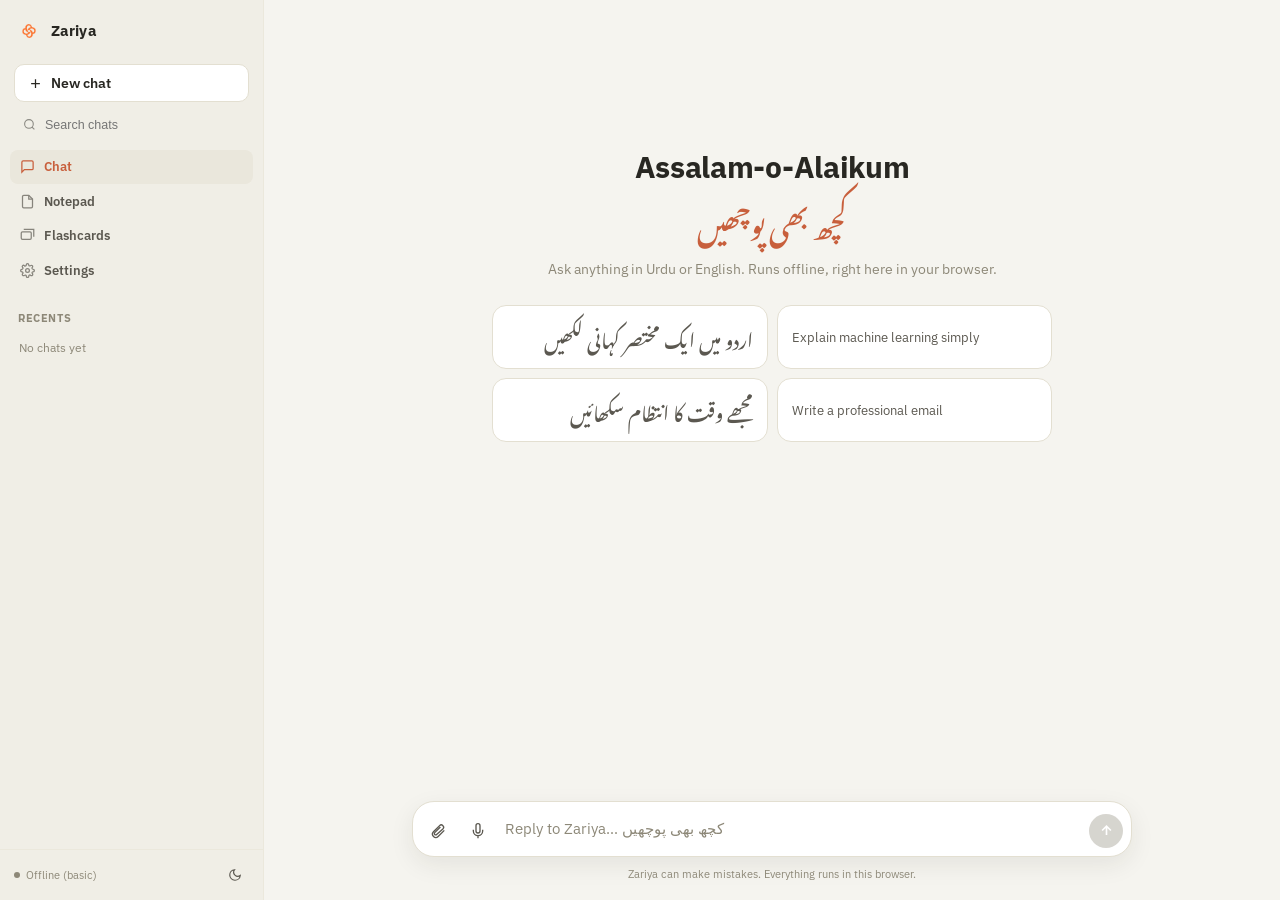
==== web/index.html @ 5b0ac4c3 "Diagnose on-device AI load failures: detect file:// protocol (blocks both WebGPU model downloads and" ====
<!DOCTYPE html>
<html lang="en">
<head>
<meta charset="UTF-8">
<meta name="viewport" content="width=device-width, initial-scale=1.0">
<title>Zariya</title>
<link id="faviconLink" rel="icon" href="">
<link rel="preconnect" href="https://fonts.googleapis.com">
<link rel="preconnect" href="https://fonts.gstatic.com" crossorigin>
<link href="https://fonts.googleapis.com/css2?family=IBM+Plex+Sans:ital,wght@0,300;0,400;0,500;0,600;0,700;1,400&family=IBM+Plex+Mono:wght@400;500&family=Noto+Nastaliq+Urdu:wght@400;500;600;700&display=swap" rel="stylesheet">
<style>
/* ============ TOKENS (Claude-style, light default) ============ */
:root{
  --bg-app:#F5F4EF;
  --bg-sidebar:#F0EEE6;
  --bg-surface:#FFFFFF;
  --bg-hover:#EAE7DC;
  --bg-user-bubble:#ECE9DF;
  --border:#E3DFD1;
  --border-soft:#EBE8DC;
  --text:#282722;
  --text-dim:#5B5850;
  --text-muted:#8D8878;
  --accent:#D97350;
  --accent-strong:#C85F3C;
  --accent-wash:#F3E3D8;
  --danger:#BF4A3A;
  --success:#5E8C6A;
  --code-bg:#EFEBDF;
  --shadow: 0 8px 24px rgba(40,35,20,.08);
  --radius-lg: 20px;
  --radius-md: 14px;
  --radius-sm: 9px;
  --font-ui:'IBM Plex Sans', -apple-system, BlinkMacSystemFont, sans-serif;
  --font-serif:'IBM Plex Sans', -apple-system, BlinkMacSystemFont, sans-serif;
  --font-mono:'IBM Plex Mono', monospace;
  --font-urdu:'Noto Nastaliq Urdu', serif;
}
[data-theme="dark"]{
  --bg-app:#262624;
  --bg-sidebar:#21201E;
  --bg-surface:#2E2D2A;
  --bg-hover:#37352F;
  --bg-user-bubble:#37352F;
  --border:#3C3A35;
  --border-soft:#333230;
  --text:#EDEAE2;
  --text-dim:#B7B2A5;
  --text-muted:#847E70;
  --accent-wash:#3A2B22;
  --code-bg:#1E1D1B;
  --shadow: 0 8px 24px rgba(0,0,0,.35);
}
*{box-sizing:border-box; -webkit-tap-highlight-color:transparent;}
html,body{height:100%;}
body{
  margin:0; background:var(--bg-app); color:var(--text);
  font-family:var(--font-ui); font-size:15px; line-height:1.5;
  overflow:hidden;
}
::selection{ background:var(--accent-wash); color:var(--text); }
::-webkit-scrollbar{ width:8px; height:8px; }
::-webkit-scrollbar-track{ background:transparent; }
::-webkit-scrollbar-thumb{ background:var(--border); border-radius:8px; }
::-webkit-scrollbar-thumb:hover{ background:var(--text-muted); }
button{ font-family:inherit; }
:focus-visible{ outline:2px solid var(--accent); outline-offset:2px; border-radius:6px; }
.urdu, [dir="rtl"]{
  font-family:var(--font-urdu); direction:rtl;
  font-size:1.22em; line-height:2.2; font-weight:500; word-spacing:1px;
  text-align:right;
}
img.needs-logo{ -webkit-user-drag:none; user-select:none; }

/* ============ APP SHELL ============ */
#app{ display:flex; height:100vh; }

/* ---------- SIDEBAR ---------- */
#sidebar{
  width:264px; min-width:264px; background:var(--bg-sidebar);
  border-right:1px solid var(--border-soft); display:flex; flex-direction:column;
  transition: margin-left .25s ease;
}
.sb-header{ padding:18px 16px 10px; }
.sb-brand{ display:flex; align-items:center; gap:9px; }
.sb-mark{ width:26px; height:26px; object-fit:contain; flex-shrink:0; }
.sb-name{ font-size:15px; font-weight:700; letter-spacing:.1px; color:var(--text); }

.new-chat-btn{
  margin:10px 14px 6px; padding:9px 13px; border-radius:10px;
  background:var(--bg-surface); border:1px solid var(--border); color:var(--text);
  display:flex; align-items:center; gap:8px; cursor:pointer; font-size:13.5px; font-weight:600;
  transition:.15s;
}
.new-chat-btn:hover{ border-color:var(--accent); color:var(--accent-strong); background:var(--accent-wash); }
.new-chat-btn svg{ flex-shrink:0; }

.sb-search{ margin:2px 14px 8px; position:relative; }
.sb-search input{
  width:100%; padding:7px 10px 7px 30px; border-radius:9px;
  border:1px solid transparent; background:transparent; color:var(--text);
  font-size:12.5px;
}
.sb-search input:hover, .sb-search input:focus{ background:var(--bg-hover); outline:none; }
.sb-search svg{ position:absolute; left:9px; top:8px; opacity:.5; }

.nav{ display:flex; flex-direction:column; padding:2px 10px; gap:1px; }
.nav-item{
  display:flex; align-items:center; gap:9px; padding:7px 10px; border-radius:8px;
  color:var(--text-dim); cursor:pointer; font-size:13px; font-weight:600;
  transition:.12s;
}
.nav-item svg{ opacity:.7; flex-shrink:0; }
.nav-item:hover{ background:var(--bg-hover); color:var(--text); }
.nav-item.active{ background:var(--bg-hover); color:var(--accent-strong); }
.nav-item.active svg{ opacity:1; color:var(--accent-strong); }

.sb-sessions{ flex:1; overflow-y:auto; padding:8px 10px; margin-top:6px; }
.sb-sessions-label{ font-size:10.5px; text-transform:uppercase; letter-spacing:.6px; color:var(--text-muted); padding:8px 8px 4px; font-weight:700;}
.sess-item{
  display:flex; align-items:center; gap:8px; padding:7px 9px; border-radius:8px; cursor:pointer;
  color:var(--text-dim); font-size:12.8px;
}
.sess-item:hover{ background:var(--bg-hover); }
.sess-item.active{ background:var(--bg-hover); color:var(--text); font-weight:600; }
.sess-title{ flex:1; overflow:hidden; text-overflow:ellipsis; white-space:nowrap; }
.sess-del{ opacity:0; background:none; border:none; color:var(--text-muted); cursor:pointer; padding:2px; border-radius:5px;}
.sess-item:hover .sess-del{ opacity:1; }
.sess-del:hover{ color:var(--danger); }

.sb-footer{ padding:11px 14px; border-top:1px solid var(--border-soft); display:flex; align-items:center; justify-content:space-between; gap:8px;}
.status-pill{ display:flex; align-items:center; gap:6px; font-size:11px; color:var(--text-muted); }
.status-dot{ width:6px; height:6px; border-radius:50%; background:var(--success); }
.status-dot.off{ background:var(--text-muted); }
.icon-btn{
  width:28px; height:28px; border-radius:8px; border:none; background:transparent;
  color:var(--text-dim); display:flex; align-items:center; justify-content:center; cursor:pointer; transition:.15s;
}
.icon-btn:hover{ background:var(--bg-hover); color:var(--text); }

/* ---------- MAIN ---------- */
#main{ flex:1; display:flex; flex-direction:column; min-width:0; position:relative; background:var(--bg-app); }
.topbar{
  display:none; align-items:center; gap:10px; padding:12px 16px; border-bottom:1px solid var(--border-soft);
}
.hamburger{ background:none; border:1px solid var(--border); color:var(--text); border-radius:8px; width:32px; height:32px; display:flex; align-items:center; justify-content:center; cursor:pointer;}

.view{ display:none; flex:1; min-height:0; flex-direction:column; }
.view.active{ display:flex; }

.page-head{ padding:18px 28px 12px; border-bottom:1px solid var(--border-soft); display:flex; align-items:center; gap:14px; }
.page-head h1{ font-family:var(--font-serif); font-size:20px; margin:0; font-weight:700; letter-spacing:-.2px; }
.page-head p{ margin:2px 0 0; font-size:12px; color:var(--text-muted); }
.page-head-actions{ margin-left:auto; display:flex; gap:8px; }

/* ===== CHAT ===== */
#chat-scroll{ flex:1; overflow-y:auto; padding:24px 0 8px; }
#chat-inner{ max-width:720px; margin:0 auto; padding:0 24px; display:flex; flex-direction:column; gap:22px; }

.empty-hero{ text-align:center; padding:min(14vh,120px) 20px 20px; }
.empty-hero h2{ font-family:var(--font-serif); font-size:30px; margin:0 0 4px; font-weight:700; letter-spacing:-.3px; color:var(--text); }
.empty-hero .urdu-line{ font-family:var(--font-urdu); font-size:28px; line-height:2; font-weight:500; color:var(--accent-strong); margin-bottom:10px; }
.empty-hero p{ color:var(--text-muted); font-size:13.5px; margin:0 0 26px;}
.suggest-grid{ display:grid; grid-template-columns:1fr 1fr; gap:9px; max-width:560px; margin:0 auto; }
@media(max-width:640px){ .suggest-grid{ grid-template-columns:1fr; } }
.suggest-card{
  text-align:left; padding:12px 14px; border-radius:14px; background:var(--bg-surface);
  border:1px solid var(--border); color:var(--text-dim); cursor:pointer; font-size:13px; transition:.15s;
}
.suggest-card:hover{ border-color:var(--accent); color:var(--text); }
.suggest-card.urdu{ font-family:var(--font-urdu); text-align:right; font-size:19px; line-height:2; font-weight:500; }

.msg-row{ display:flex; gap:11px; }
.msg-row.user{ justify-content:flex-end; }
.avatar-logo{ width:24px; height:24px; object-fit:contain; margin-top:4px; flex-shrink:0; }
.bubble-col{ display:flex; flex-direction:column; }
.bubble-col.assistant-col{ max-width:100%; flex:1; min-width:0; }
.bubble-col.user-col{ align-items:flex-end; max-width:78%; }
.bubble{ font-size:var(--chat-font-size,15px); word-wrap:break-word; }
.bubble.assistant{ line-height:1.7; color:var(--text); padding-top:1px; }
.bubble.user{ background:var(--bg-user-bubble); padding:9px 15px; border-radius:20px; color:var(--text); line-height:1.55; }
.bubble.is-urdu{ font-family:var(--font-urdu); font-size:1.35em; line-height:2.15; font-weight:500; word-spacing:1px; direction:rtl; text-align:right; }
.bubble p{ margin:0 0 12px; }
.bubble p:last-child{ margin-bottom:0; }
.bubble code{ background:var(--code-bg); padding:1px 5px; border-radius:4px; font-family:var(--font-mono); font-size:.87em; }
.bubble.user code{ background:rgba(0,0,0,.08); }
.code-block{ margin:10px 0; border-radius:10px; overflow:hidden; border:1px solid var(--border); }
.code-block-head{ display:flex; align-items:center; justify-content:space-between; padding:6px 12px; background:var(--code-bg); border-bottom:1px solid var(--border); font-size:11px; color:var(--text-muted); font-family:var(--font-mono); }
.code-copy-btn{ background:none; border:none; color:var(--text-muted); cursor:pointer; font-size:11px; font-family:var(--font-ui); font-weight:600; }
.code-copy-btn:hover{ color:var(--accent-strong); }
.code-block pre{ margin:0; padding:12px 14px; overflow-x:auto; background:var(--code-bg); }
.code-block code{ background:none; padding:0; font-family:var(--font-mono); font-size:13px; color:var(--text); }

.msg-meta{ font-size:10.5px; color:var(--text-muted); margin-top:5px; font-family:var(--font-mono); }
.msg-actions{ display:flex; gap:2px; margin-top:8px; opacity:0; transition:.15s; }
.msg-row:hover .msg-actions{ opacity:1; }
.ghost-btn{
  background:none; border:none; color:var(--text-muted); font-size:11.5px;
  padding:5px 8px; border-radius:7px; cursor:pointer; display:flex; align-items:center; gap:5px;
}
.ghost-btn:hover{ color:var(--accent-strong); background:var(--bg-hover); }

.thinking-row{ display:flex; align-items:center; gap:10px; }
.thinking-logo{ width:22px; height:22px; object-fit:contain; animation: breathe 1.4s ease-in-out infinite; }
@keyframes breathe{ 0%,100%{ transform:scale(.82); opacity:.55;} 50%{ transform:scale(1.05); opacity:1;} }
.thinking-label{
  font-size:14px; font-weight:600; background:linear-gradient(90deg, var(--text-muted) 0%, var(--text) 45%, var(--text-muted) 90%);
  background-size:220% auto; -webkit-background-clip:text; background-clip:text; color:transparent;
  animation: shimmer 1.7s linear infinite;
}
@keyframes shimmer{ to{ background-position:-220% center; } }

/* edit mode */
.edit-textarea{
  width:100%; min-width:280px; background:var(--bg-surface); border:1px solid var(--accent); border-radius:14px;
  padding:10px 14px; color:var(--text); font-family:inherit; font-size:15px; resize:none; outline:none; line-height:1.55;
}
.edit-actions{ display:flex; gap:8px; margin-top:8px; justify-content:flex-end; }

.quick-tools{ display:flex; gap:7px; padding:0 24px 10px; max-width:720px; margin:0 auto; width:100%; flex-wrap:wrap; }
.qt-btn{
  padding:6px 12px; border-radius:20px; background:var(--bg-surface); border:1px solid var(--border);
  color:var(--text-dim); font-size:12px; cursor:pointer; display:flex; align-items:center; gap:6px; transition:.15s;
}
.qt-btn:hover{ border-color:var(--accent); color:var(--accent-strong); }

#composer{ padding:10px 24px 18px; }
.composer-inner{ max-width:720px; margin:0 auto; }
.composer-box{
  display:flex; align-items:flex-end; gap:6px; background:var(--bg-surface); border:1px solid var(--border);
  border-radius:22px; padding:8px 8px 8px 8px; box-shadow:var(--shadow); transition:.15s;
}
.composer-box:focus-within{ border-color:var(--accent); }
#chat-input{
  flex:1; background:none; border:none; color:var(--text); resize:none; font-family:inherit;
  font-size:14.5px; line-height:1.5; max-height:160px; padding:8px 4px; outline:none;
}
#chat-input::placeholder{ color:var(--text-muted); }
.composer-btn{
  width:34px; height:34px; border-radius:50%; border:none; cursor:pointer; display:flex; align-items:center; justify-content:center;
  flex-shrink:0; transition:.15s; background:transparent; color:var(--text-dim);
}
.composer-btn:hover{ background:var(--bg-hover); }
.composer-btn.send{ background:var(--accent); color:#fff; }
.composer-btn.send:hover{ background:var(--accent-strong); }
.composer-btn.send:disabled{ opacity:.35; cursor:not-allowed; background:var(--text-muted); }
.composer-btn.send.stop-mode{ background:var(--text); }
.composer-btn.mic.active{ background:var(--danger); color:#fff; animation:pulse 1.2s infinite; }
@keyframes pulse{ 0%,100%{box-shadow:0 0 0 0 rgba(191,74,58,.5);} 50%{box-shadow:0 0 0 7px rgba(191,74,58,0);} }
.composer-hint{ text-align:center; font-size:11px; color:var(--text-muted); margin-top:9px; }
.composer-hint.listening{ color:var(--danger); font-weight:600; }

.attach-preview{ display:flex; gap:8px; flex-wrap:wrap; margin-bottom:8px; }
.attach-chip{
  display:flex; align-items:center; gap:7px; background:var(--bg-surface); border:1px solid var(--border);
  border-radius:10px; padding:5px 8px 5px 6px; font-size:12px; color:var(--text-dim); max-width:220px;
}
.attach-chip img{ width:26px; height:26px; object-fit:cover; border-radius:6px; }
.attach-chip .attach-icon{ width:26px; height:26px; border-radius:6px; background:var(--code-bg); display:flex; align-items:center; justify-content:center; flex-shrink:0; color:var(--accent-strong); }
.attach-chip .attach-name{ overflow:hidden; text-overflow:ellipsis; white-space:nowrap; max-width:120px; }
.attach-chip .attach-remove{ background:none; border:none; color:var(--text-muted); cursor:pointer; padding:2px; flex-shrink:0; }
.attach-chip .attach-remove:hover{ color:var(--danger); }

.msg-attachments{ display:flex; gap:8px; flex-wrap:wrap; margin-bottom:7px; justify-content:flex-end; }
.msg-attachments .attach-chip{ background:var(--bg-user-bubble); }

/* ===== NOTEPAD ===== */
#notepad-body{ flex:1; display:flex; min-height:0; }
.notes-list{ width:250px; border-right:1px solid var(--border-soft); overflow-y:auto; padding:10px; }
.note-card{ padding:10px 11px; border-radius:10px; cursor:pointer; margin-bottom:4px; }
.note-card:hover{ background:var(--bg-hover); }
.note-card.active{ background:var(--bg-hover); }
.note-card-title{ font-size:13px; font-weight:700; margin-bottom:2px; overflow:hidden; text-overflow:ellipsis; white-space:nowrap;}
.note-card-preview{ font-size:11.5px; color:var(--text-muted); overflow:hidden; text-overflow:ellipsis; white-space:nowrap;}
.note-editor{ flex:1; display:flex; flex-direction:column; padding:20px 30px; min-width:0;}
#note-title-input{
  background:none; border:none; color:var(--text); font-family:var(--font-serif); font-size:22px; font-weight:700;
  outline:none; margin-bottom:10px;
}
#note-body-input{
  flex:1; background:none; border:none; color:var(--text-dim); font-family:var(--font-ui); font-size:14.5px;
  line-height:1.8; outline:none; resize:none;
}
.note-toolbar{ display:flex; gap:8px; margin-bottom:14px; }

/* ===== FLASHCARDS ===== */
#fc-body{ flex:1; overflow-y:auto; padding:22px 28px; }
.deck-grid{ display:grid; grid-template-columns:repeat(auto-fill,minmax(210px,1fr)); gap:12px; }
.deck-card{
  background:var(--bg-surface); border:1px solid var(--border); border-radius:16px; padding:16px;
  cursor:pointer; transition:.15s;
}
.deck-card:hover{ border-color:var(--accent); }
.deck-card h3{ margin:0 0 5px; font-family:var(--font-serif); font-size:16px; font-weight:700; }
.deck-card p{ margin:0; color:var(--text-muted); font-size:12px; }
.deck-progress{ height:5px; background:var(--border-soft); border-radius:4px; margin-top:11px; overflow:hidden; }
.deck-progress-fill{ height:100%; background:var(--success); }

.study-area{ max-width:500px; margin:10px auto 0; text-align:center; }
.card-flip-zone{ perspective:1200px; height:260px; margin-bottom:18px; }
.flip-card{ position:relative; width:100%; height:100%; transition:transform .5s; transform-style:preserve-3d; cursor:pointer; }
.flip-card.flipped{ transform:rotateY(180deg); }
.flip-face{
  position:absolute; inset:0; backface-visibility:hidden; border-radius:16px; border:1px solid var(--border);
  background:var(--bg-surface); display:flex; align-items:center; justify-content:center; padding:24px; font-size:17px;
}
.flip-face.back{ transform:rotateY(180deg); color:var(--accent-strong); }
.study-controls{ display:flex; gap:9px; justify-content:center; }
.sc-btn{ padding:10px 17px; border-radius:11px; border:1px solid var(--border); background:var(--bg-surface); color:var(--text); cursor:pointer; font-weight:600; font-size:12.5px;}
.sc-btn.again{ border-color:var(--danger); color:var(--danger); }
.sc-btn.known{ border-color:var(--success); color:var(--success); }
.study-progress-text{ font-size:11.5px; color:var(--text-muted); margin-bottom:14px; }

/* ===== SETTINGS ===== */
#settings-body{ flex:1; overflow-y:auto; padding:22px 30px; width:100%; max-width:none; }
.setting-group{ max-width:900px; }
.setting-group{ margin-bottom:24px; padding-bottom:24px; border-bottom:1px solid var(--border-soft); }
.setting-group:last-child{ border-bottom:none; }
.setting-group h3{ font-family:var(--font-serif); font-size:15.5px; margin:0 0 4px; font-weight:700; }
.setting-group .desc{ color:var(--text-muted); font-size:12px; margin:0 0 12px; }
.setting-row{ display:flex; align-items:center; justify-content:space-between; padding:9px 0; }
.setting-row label{ font-size:13px; font-weight:600; }
.setting-row .sub{ font-size:11px; color:var(--text-muted); font-weight:400; margin-top:2px;}
.toggle{ position:relative; width:38px; height:22px; background:var(--border); border-radius:20px; cursor:pointer; flex-shrink:0;}
.toggle.on{ background:var(--accent); }
.toggle-knob{ position:absolute; top:2px; left:2px; width:18px; height:18px; border-radius:50%; background:#fff; transition:.2s; box-shadow:0 1px 3px rgba(0,0,0,.25); }
.toggle.on .toggle-knob{ left:18px; }
.theme-row{ display:flex; gap:8px; }
.theme-opt{ padding:7px 13px; border-radius:9px; border:1px solid var(--border); background:var(--bg-surface); cursor:pointer; font-size:12px; font-weight:600; color:var(--text-dim);}
.theme-opt.active{ border-color:var(--accent); color:var(--accent-strong); background:var(--accent-wash); }
.text-input{
  width:100%; padding:9px 12px; border-radius:9px; border:1px solid var(--border); background:var(--bg-app);
  color:var(--text); font-size:13px; font-family:var(--font-mono);
}
.key-row{ display:flex; gap:8px; }
.key-row .text-input{ flex:1; }
.slider{ width:100%; accent-color:var(--accent); }
.btn{ padding:8px 15px; border-radius:10px; border:1px solid var(--border); background:var(--bg-surface); color:var(--text); cursor:pointer; font-size:12.5px; font-weight:600; }
.btn:hover{ border-color:var(--accent); }
.btn.danger:hover{ border-color:var(--danger); color:var(--danger); }
.btn.primary{ background:var(--accent); color:#fff; border:none; }
.btn.primary:hover{ background:var(--accent-strong); }
.small-note{ font-size:10.5px; color:var(--text-muted); margin-top:8px; line-height:1.6; }

@media(max-width:860px){
  .topbar{ display:flex; }
  #sidebar{ position:fixed; z-index:40; height:100vh; margin-left:-264px; box-shadow:var(--shadow); }
  #sidebar.open{ margin-left:0; }
  .sb-scrim{ display:none; position:fixed; inset:0; background:rgba(0,0,0,.4); z-index:30; }
  .sb-scrim.show{ display:block; }
  .notes-list{ width:140px; }
  .bubble-col.user-col{ max-width:88%; }
}
</style>
</head>
<body>

<div id="app">
  <div class="sb-scrim" id="sbScrim"></div>

  <aside id="sidebar">
    <div class="sb-header">
      <div class="sb-brand">
        <img class="sb-mark needs-logo" alt="Zariya">
        <div class="sb-name">Zariya</div>
      </div>
    </div>

    <button class="new-chat-btn" id="newChatBtn">
      <svg width="15" height="15" viewBox="0 0 24 24" fill="none" stroke="currentColor" stroke-width="2"><path d="M12 5v14M5 12h14"/></svg>
      New chat
    </button>

    <div class="sb-search">
      <svg width="13" height="13" viewBox="0 0 24 24" fill="none" stroke="currentColor" stroke-width="2"><circle cx="11" cy="11" r="8"/><path d="M21 21l-4.35-4.35"/></svg>
      <input id="sessSearch" placeholder="Search chats">
    </div>

    <nav class="nav">
      <div class="nav-item active" data-view="chat">
        <svg width="15" height="15" viewBox="0 0 24 24" fill="none" stroke="currentColor" stroke-width="2"><path d="M21 15a2 2 0 0 1-2 2H7l-4 4V5a2 2 0 0 1 2-2h14a2 2 0 0 1 2 2z"/></svg>
        Chat
      </div>
      <div class="nav-item" data-view="notepad">
        <svg width="15" height="15" viewBox="0 0 24 24" fill="none" stroke="currentColor" stroke-width="2"><path d="M14 2H6a2 2 0 0 0-2 2v16a2 2 0 0 0 2 2h12a2 2 0 0 0 2-2V8z"/><path d="M14 2v6h6"/></svg>
        Notepad
      </div>
      <div class="nav-item" data-view="flashcards">
        <svg width="15" height="15" viewBox="0 0 24 24" fill="none" stroke="currentColor" stroke-width="2"><rect x="2" y="6" width="16" height="12" rx="2"/><path d="M6 2h16v12"/></svg>
        Flashcards
      </div>
      <div class="nav-item" data-view="settings">
        <svg width="15" height="15" viewBox="0 0 24 24" fill="none" stroke="currentColor" stroke-width="2"><circle cx="12" cy="12" r="3"/><path d="M19.4 15a1.65 1.65 0 0 0 .33 1.82l.06.06a2 2 0 1 1-2.83 2.83l-.06-.06a1.65 1.65 0 0 0-1.82-.33 1.65 1.65 0 0 0-1 1.51V21a2 2 0 0 1-4 0v-.09A1.65 1.65 0 0 0 9 19.4a1.65 1.65 0 0 0-1.82.33l-.06.06a2 2 0 1 1-2.83-2.83l.06-.06a1.65 1.65 0 0 0 .33-1.82 1.65 1.65 0 0 0-1.51-1H3a2 2 0 0 1 0-4h.09A1.65 1.65 0 0 0 4.6 9a1.65 1.65 0 0 0-.33-1.82l-.06-.06a2 2 0 1 1 2.83-2.83l.06.06a1.65 1.65 0 0 0 1.82.33H9a1.65 1.65 0 0 0 1-1.51V3a2 2 0 0 1 4 0v.09a1.65 1.65 0 0 0 1 1.51 1.65 1.65 0 0 0 1.82-.33l.06-.06a2 2 0 1 1 2.83 2.83l-.06.06a1.65 1.65 0 0 0-.33 1.82V9a1.65 1.65 0 0 0 1.51 1H21a2 2 0 0 1 0 4h-.09a1.65 1.65 0 0 0-1.51 1z"/></svg>
        Settings
      </div>
    </nav>

    <div class="sb-sessions" id="sessList">
      <div class="sb-sessions-label">Recents</div>
    </div>

    <div class="sb-footer">
      <div class="status-pill"><span class="status-dot off" id="statusDot"></span><span id="statusText">Offline mode</span></div>
      <button class="icon-btn" id="themeToggleBtn" title="Toggle theme">
        <svg width="14" height="14" viewBox="0 0 24 24" fill="none" stroke="currentColor" stroke-width="2"><path d="M21 12.79A9 9 0 1 1 11.21 3 7 7 0 0 0 21 12.79z"/></svg>
      </button>
    </div>
  </aside>

  <main id="main">
    <div class="topbar">
      <button class="hamburger" id="hamburgerBtn">
        <svg width="17" height="17" viewBox="0 0 24 24" fill="none" stroke="currentColor" stroke-width="2"><path d="M3 12h18M3 6h18M3 18h18"/></svg>
      </button>
      <div class="sb-name" style="font-size:15px;">Zariya</div>
    </div>

    <!-- CHAT VIEW -->
    <section class="view active" id="view-chat">
      <div id="chat-scroll">
        <div id="chat-inner"></div>
      </div>
      <div class="quick-tools" id="quickTools" style="display:none;">
        <button class="qt-btn" data-tool="summarize">Summarize</button>
        <button class="qt-btn" data-tool="keypoints">Key points</button>
        <button class="qt-btn" data-tool="flashcards">Make flashcards</button>
        <button class="qt-btn" data-tool="translate">Translate last</button>
        <button class="qt-btn" data-tool="title">Auto-title</button>
      </div>
      <div id="composer">
        <div class="composer-inner">
          <div class="attach-preview" id="attachPreview"></div>
          <div class="composer-box" id="composerBox">
            <input type="file" id="fileInput" accept=".txt,.md,.csv,.json,image/png,image/jpeg,image/webp,application/pdf" multiple style="display:none;">
            <button class="composer-btn attach" id="attachBtn" title="Attach a file (text, image, or PDF)">
              <svg width="16" height="16" viewBox="0 0 24 24" fill="none" stroke="currentColor" stroke-width="2"><path d="M21.44 11.05 12.25 20.24a5 5 0 0 1-7.07-7.07l9.19-9.19a3.5 3.5 0 0 1 4.95 4.95L9.94 17.31a2 2 0 0 1-2.83-2.83l8.49-8.48"/></svg>
            </button>
            <button class="composer-btn mic" id="micBtn" title="Voice input">
              <svg width="16" height="16" viewBox="0 0 24 24" fill="none" stroke="currentColor" stroke-width="2"><path d="M12 1a3 3 0 0 0-3 3v8a3 3 0 0 0 6 0V4a3 3 0 0 0-3-3z"/><path d="M19 10v2a7 7 0 0 1-14 0v-2M12 19v4"/></svg>
            </button>
            <textarea id="chat-input" rows="1" placeholder="Reply to Zariya… کچھ بھی پوچھیں"></textarea>
            <button class="composer-btn send" id="sendBtn" data-mode="send" disabled>
              <svg width="15" height="15" viewBox="0 0 24 24" fill="none" stroke="currentColor" stroke-width="2.6"><path d="M12 19V5M5 12l7-7 7 7"/></svg>
            </button>
          </div>
          <div class="composer-hint" id="composerHint">Zariya can make mistakes. Everything runs in this browser.</div>
        </div>
      </div>
    </section>


    <!-- NOTEPAD VIEW -->
    <section class="view" id="view-notepad">
      <div class="page-head">
        <h1>Notepad</h1>
        <p>Private notes, saved to this browser only</p>
        <div class="page-head-actions">
          <button class="btn" id="exportNoteBtn">Export .md</button>
          <button class="btn primary" id="newNoteBtn">New note</button>
        </div>
      </div>
      <div id="notepad-body">
        <div class="notes-list" id="notesList"></div>
        <div class="note-editor">
          <div class="note-toolbar">
            <button class="btn" id="noteToFlashBtn">Turn into flashcards</button>
            <button class="btn danger" id="deleteNoteBtn">Delete note</button>
          </div>
          <input id="note-title-input" placeholder="Untitled note">
          <textarea id="note-body-input" placeholder="Start writing… اردو یا انگریزی میں لکھیں"></textarea>
        </div>
      </div>
    </section>

    <!-- FLASHCARDS VIEW -->
    <section class="view" id="view-flashcards">
      <div class="page-head">
        <h1>Flashcards</h1>
        <p>Spaced review decks, generated or hand-made</p>
        <div class="page-head-actions">
          <button class="btn primary" id="newDeckBtn">New deck</button>
        </div>
      </div>
      <div id="fc-body">
        <div class="deck-grid" id="deckGrid"></div>
        <div class="study-area" id="studyArea" style="display:none;"></div>
      </div>
    </section>

    <!-- SETTINGS VIEW -->
    <section class="view" id="view-settings">
      <div class="page-head"><h1>Settings</h1><p>Everything here stays on this device</p></div>
      <div id="protocolWarning" style="display:none; margin:16px 30px 0; padding:12px 16px; border-radius:12px; background:var(--accent-wash); border:1px solid var(--accent); color:var(--text); font-size:12.5px; line-height:1.6;"></div>
      <div id="settings-body">

        <div class="setting-group">
          <h3>Appearance</h3>
          <p class="desc">Theme and reading comfort</p>
          <div class="setting-row">
            <div><label>Theme</label></div>
            <div class="theme-row">
              <div class="theme-opt" data-theme-opt="light">Light</div>
              <div class="theme-opt" data-theme-opt="dark">Dark</div>
            </div>
          </div>
          <div class="setting-row">
            <div><label>Message font size</label><div class="sub" id="fontSizeLabel">15px</div></div>
            <input type="range" min="13" max="19" value="15" class="slider" id="fontSizeSlider" style="width:140px;">
          </div>
          <div class="setting-row">
            <div><label>Show timestamps</label></div>
            <div class="toggle" id="toggleTimestamps"><div class="toggle-knob"></div></div>
          </div>
        </div>

        <div class="setting-group">
          <h3>Voice</h3>
          <p class="desc">Uses your browser's built-in speech engine — nothing leaves your device</p>
          <div class="setting-row">
            <div><label>Read replies aloud</label><div class="sub">Auto-speak new assistant messages</div></div>
            <div class="toggle" id="toggleTTS"><div class="toggle-knob"></div></div>
          </div>
        </div>

        <div class="setting-group">
          <h3>On-device AI <span style="font-weight:400;color:var(--text-muted);">— no API key needed</span></h3>
          <p class="desc">Downloads a small language model straight into this browser tab and runs it locally on your device (via WebGPU). No account, no key, no server — once it's downloaded once, it keeps working without internet. Needs a recent Chrome or Edge; needs internet only for the first download.</p>
          <div class="setting-row" style="display:block;">
            <div class="key-row" style="margin-bottom:10px;">
              <select class="text-input" id="localModelSelect" style="flex:1;">
                <option value="Qwen2.5-0.5B-Instruct-q4f16_1-MLC">Qwen2.5 0.5B — smallest, fastest, weaker</option>
                <option value="Llama-3.2-1B-Instruct-q4f16_1-MLC">Llama 3.2 1B — better answers, bigger download</option>
              </select>
              <button class="btn primary" id="loadLocalModelBtn">Load model</button>
            </div>
            <div id="localModelProgressWrap" style="display:none;">
              <div class="deck-progress" style="margin:6px 0;"><div class="deck-progress-fill" id="localModelProgressFill" style="width:0%;"></div></div>
            </div>
            <div class="small-note" id="localModelStatus">Not loaded yet.</div>
          </div>
        </div>

        <div class="setting-group">
          <h3>Claude API <span style="font-weight:400;color:var(--text-muted);">— optional, best quality</span></h3>
          <p class="desc">Optionally connect your own Anthropic API key for full Claude responses — it's stored only in this browser and sent directly to Anthropic, nowhere else. If both this and on-device AI are set up, Claude is used first.</p>
          <div class="setting-row" style="display:block;">
            <label>Anthropic API key (optional)</label>
            <div class="key-row" style="margin-top:8px;">
              <input class="text-input" type="password" id="apiKeyInput" placeholder="sk-ant-...">
              <button class="btn" id="toggleKeyVisBtn">Show</button>
              <button class="btn primary" id="saveKeyBtn">Save</button>
            </div>
            <div class="small-note">If replies fail after saving a key, your browser is likely blocking calls from a local file (CORS). Serve this folder with <code style="font-family:var(--font-mono)">python3 -m http.server</code> and open it via <code style="font-family:var(--font-mono)">http://localhost</code> instead of double-clicking it.</div>
          </div>
        </div>

        <div class="setting-group">
          <h3>Data</h3>
          <p class="desc">Everything (chats, notes, decks) lives in this browser's local storage</p>
          <div class="setting-row">
            <button class="btn" id="exportAllBtn">Export everything (.json)</button>
            <button class="btn danger" id="clearAllBtn">Erase all data</button>
          </div>
        </div>

        <div class="setting-group">
          <h3>About</h3>
          <p class="desc">Zariya — a bilingual, offline-first assistant for Urdu and English. Self-contained browser edition: one HTML file, no server, no install.</p>
        </div>
      </div>
    </section>
  </main>
</div>

<script>
(function(){
"use strict";

const LOGO_SRC = "[data-uri]";
document.getElementById('faviconLink').href = LOGO_SRC;
document.querySelectorAll('.needs-logo').forEach(el=> el.src = LOGO_SRC);

const SEND_ICON = '<svg width="15" height="15" viewBox="0 0 24 24" fill="none" stroke="currentColor" stroke-width="2.6"><path d="M12 19V5M5 12l7-7 7 7"/></svg>';
const STOP_ICON = '<svg width="13" height="13" viewBox="0 0 24 24" fill="currentColor"><rect x="5" y="5" width="14" height="14" rx="2"/></svg>';

/* ============ STORAGE ============ */
const LS = {
  get(k, d){ try{ const v = localStorage.getItem(k); return v===null? d : JSON.parse(v); }catch(e){ return d; } },
  set(k, v){ try{ localStorage.setItem(k, JSON.stringify(v)); }catch(e){} }
};

let sessions = LS.get('zariya_sessions', []);
let notes    = LS.get('zariya_notes', []);
let decks    = LS.get('zariya_decks', []);
let pendingAttachments = [];
let settings = LS.get('zariya_settings', {
  theme:'light', fontSize:15, showTimestamps:true, ttsEnabled:false, apiKey:''
});

let currentSessionId = sessions.length ? sessions[0].id : null;
let currentNoteId = null;
let currentDeckId = null;
let studyQueue = [];
let studyIndex = 0;
let studyFlipped = false;
let editingIndex = null;
let isGenerating = false;
let stopped = false;
let currentAbort = null;
let localModelEngine = null;
let localModelStatus = 'idle'; // idle | loading | ready | error | unsupported

function uid(){ return Date.now().toString(36) + Math.random().toString(36).slice(2,8); }
function nowISO(){ return new Date().toLocaleString([], {month:'short', day:'numeric', hour:'2-digit', minute:'2-digit'}); }
function isUrdu(text){ return /[\u0600-\u06FF]/.test(text); }
function escapeHtml(s){ return s.replace(/[&<>"']/g, c=>({'&':'&amp;','<':'&lt;','>':'&gt;','"':'&quot;',"'":'&#39;'}[c])); }

function formatInline(s){
  s = escapeHtml(s);
  s = s.replace(/\*\*(.+?)\*\*/g,'<strong>$1</strong>');
  s = s.replace(/`([^`]+)`/g,'<code>$1</code>');
  s = s.replace(/\n/g,'<br>');
  return s;
}
function renderMarkdown(raw){
  const codeBlockRegex = /```(\w*)\n?([\s\S]*?)```/g;
  let html = ''; let lastIndex = 0; let m;
  while((m = codeBlockRegex.exec(raw))){
    html += formatInline(raw.slice(lastIndex, m.index));
    const lang = m[1] || 'code';
    const code = m[2];
    const codeId = 'code_'+uid();
    html += '<div class="code-block"><div class="code-block-head"><span>'+escapeHtml(lang)+'</span><button class="code-copy-btn" data-code-id="'+codeId+'">Copy</button></div><pre><code id="'+codeId+'">'+escapeHtml(code)+'</code></pre></div>';
    lastIndex = codeBlockRegex.lastIndex;
  }
  html += formatInline(raw.slice(lastIndex));
  return html;
}
function saveAll(){
  LS.set('zariya_sessions', sessions);
  LS.set('zariya_notes', notes);
  LS.set('zariya_decks', decks);
  LS.set('zariya_settings', settings);
}

/* ============ THEME / SETTINGS APPLY ============ */
function applySettings(){
  document.documentElement.setAttribute('data-theme', settings.theme);
  document.querySelectorAll('[data-theme-opt]').forEach(el=>{
    el.classList.toggle('active', el.dataset.themeOpt===settings.theme);
  });
  document.getElementById('fontSizeSlider').value = settings.fontSize;
  document.getElementById('fontSizeLabel').textContent = settings.fontSize+'px';
  document.documentElement.style.setProperty('--chat-font-size', settings.fontSize+'px');
  document.getElementById('toggleTimestamps').classList.toggle('on', settings.showTimestamps);
  document.getElementById('toggleTTS').classList.toggle('on', settings.ttsEnabled);
  document.getElementById('apiKeyInput').value = settings.apiKey || '';
  updateStatusPill();
}
function updateStatusPill(){
  const dot = document.getElementById('statusDot');
  const txt = document.getElementById('statusText');
  if(settings.apiKey){ dot.classList.remove('off'); txt.textContent = 'Claude connected'; }
  else if(localModelStatus==='ready'){ dot.classList.remove('off'); txt.textContent = 'On-device AI ready'; }
  else if(localModelStatus==='loading'){ dot.classList.add('off'); txt.textContent = 'Loading on-device AI…'; }
  else { dot.classList.add('off'); txt.textContent = 'Offline (basic)'; }
}

/* ============ VIEW SWITCHING ============ */
function switchView(name){
  document.querySelectorAll('.view').forEach(v=>v.classList.remove('active'));
  document.getElementById('view-'+name).classList.add('active');
  document.querySelectorAll('.nav-item').forEach(n=>n.classList.toggle('active', n.dataset.view===name));
  document.getElementById('quickTools').style.display = name==='chat' ? '' : 'none';
  closeSidebarMobile();
  if(name==='notepad') renderNotesList();
  if(name==='flashcards') renderDeckGrid();
}
document.querySelectorAll('.nav-item').forEach(n=>{ n.addEventListener('click', ()=>switchView(n.dataset.view)); });

/* ============ MOBILE SIDEBAR ============ */
function openSidebarMobile(){ document.getElementById('sidebar').classList.add('open'); document.getElementById('sbScrim').classList.add('show'); }
function closeSidebarMobile(){ document.getElementById('sidebar').classList.remove('open'); document.getElementById('sbScrim').classList.remove('show'); }
document.getElementById('hamburgerBtn').addEventListener('click', openSidebarMobile);
document.getElementById('sbScrim').addEventListener('click', closeSidebarMobile);

/* ============ SESSIONS ============ */
function newSession(){
  const s = { id: uid(), title:'New chat', messages:[], createdAt: Date.now() };
  sessions.unshift(s);
  currentSessionId = s.id;
  saveAll(); renderSessionList(); renderChat();
}
function currentSession(){ return sessions.find(s=>s.id===currentSessionId); }
function deleteSession(id, ev){
  ev.stopPropagation();
  sessions = sessions.filter(s=>s.id!==id);
  if(currentSessionId===id) currentSessionId = sessions.length? sessions[0].id : null;
  saveAll(); renderSessionList(); renderChat();
}
function renderSessionList(){
  const wrap = document.getElementById('sessList');
  const q = document.getElementById('sessSearch').value.trim().toLowerCase();
  wrap.innerHTML = '<div class="sb-sessions-label">Recents</div>';
  const filtered = sessions.filter(s=> !q || s.title.toLowerCase().includes(q) || s.messages.some(m=>m.content.toLowerCase().includes(q)));
  if(!filtered.length){
    wrap.innerHTML += '<div style="padding:8px 9px;color:var(--text-muted);font-size:12px;">No chats yet</div>';
  }
  filtered.forEach(s=>{
    const div = document.createElement('div');
    div.className = 'sess-item' + (s.id===currentSessionId ? ' active':'');
    div.innerHTML = '<span class="sess-title">'+escapeHtml(s.title)+'</span><button class="sess-del" title="Delete"><svg width="12" height="12" viewBox="0 0 24 24" fill="none" stroke="currentColor" stroke-width="2"><path d="M3 6h18M8 6V4a2 2 0 0 1 2-2h4a2 2 0 0 1 2 2v2m3 0-1 14a2 2 0 0 1-2 2H7a2 2 0 0 1-2-2L4 6"/></svg></button>';
    div.addEventListener('click', ()=>{ currentSessionId = s.id; editingIndex=null; saveAll(); renderSessionList(); renderChat(); closeSidebarMobile(); });
    div.querySelector('.sess-del').addEventListener('click', (e)=>deleteSession(s.id, e));
    wrap.appendChild(div);
  });
}
document.getElementById('sessSearch').addEventListener('input', renderSessionList);
document.getElementById('newChatBtn').addEventListener('click', newSession);

/* ============ CHAT RENDER ============ */
const suggestions = [
  ["اردو میں ایک مختصر کہانی لکھیں", true],
  ["Explain machine learning simply", false],
  ["مجھے وقت کا انتظام سکھائیں", true],
  ["Write a professional email", false],
];
function renderChat(){
  const inner = document.getElementById('chat-inner');
  const session = currentSession();
  inner.innerHTML = '';
  if(!session || !session.messages.length){
    const hero = document.createElement('div');
    hero.className = 'empty-hero';
    hero.innerHTML =
      '<h2>Assalam-o-Alaikum</h2>'+
      '<div class="urdu-line">کچھ بھی پوچھیں</div>'+
      '<p>Ask anything in Urdu or English. Runs offline, right here in your browser.</p>'+
      '<div class="suggest-grid">'+suggestions.map(function(pair){
        return '<button class="suggest-card '+(pair[1]?'urdu':'')+'" data-sug="'+escapeHtml(pair[0])+'">'+escapeHtml(pair[0])+'</button>';
      }).join('')+'</div>';
    inner.appendChild(hero);
    inner.querySelectorAll('[data-sug]').forEach(b=>{
      b.addEventListener('click', ()=>{ document.getElementById('chat-input').value = b.dataset.sug; syncSendState(); sendMessage(); });
    });
    return;
  }
  session.messages.forEach((m, idx)=>renderBubble(m, idx, idx===session.messages.length-1 && m.role==='assistant'));
  document.getElementById('chat-scroll').scrollTop = 999999;
}
function renderBubble(m, idx, isLast){
  const inner = document.getElementById('chat-inner');
  const row = document.createElement('div');
  row.className = 'msg-row ' + (m.role==='user'?'user':'assistant');

  if(m.role==='user' && idx===editingIndex){
    row.innerHTML =
      '<div class="bubble-col user-col" style="max-width:92%;width:100%;">'+
        '<textarea class="edit-textarea" id="editTa">'+escapeHtml(m.content)+'</textarea>'+
        '<div class="edit-actions"><button class="btn" id="editCancelBtn">Cancel</button><button class="btn primary" id="editSaveBtn">Save &amp; submit</button></div>'+
      '</div>';
    inner.appendChild(row);
    const ta = row.querySelector('#editTa');
    ta.addEventListener('input', ()=>{ ta.style.height='auto'; ta.style.height=ta.scrollHeight+'px'; });
    setTimeout(()=>{ ta.focus(); ta.style.height='auto'; ta.style.height=ta.scrollHeight+'px'; },0);
    row.querySelector('#editCancelBtn').addEventListener('click', ()=>{ editingIndex=null; renderChat(); });
    row.querySelector('#editSaveBtn').addEventListener('click', ()=>saveEdit(idx));
    return;
  }

  const urduClass = isUrdu(m.content) ? 'is-urdu' : '';
  if(m.role==='user'){
    const attHtml = (m.attachments && m.attachments.length) ? '<div class="msg-attachments">'+m.attachments.map(a=>attachChipHtml(a,false)).join('')+'</div>' : '';
    row.innerHTML =
      '<div class="bubble-col user-col">'+
        attHtml+
        (m.content ? '<div class="bubble user '+urduClass+'">'+formatInline(m.content)+'</div>' : '')+
        (settings.showTimestamps ? '<div class="msg-meta">'+(m.ts||'')+'</div>' : '')+
        '<div class="msg-actions"><button class="ghost-btn" data-act="edit">Edit</button></div>'+
      '</div>';
    row.querySelector('[data-act="edit"]').addEventListener('click', ()=>{ editingIndex=idx; renderChat(); });
  } else {
    row.innerHTML =
      '<img class="avatar-logo needs-logo" alt="">'+
      '<div class="bubble-col assistant-col">'+
        '<div class="bubble assistant '+urduClass+'">'+renderMarkdown(m.content)+'</div>'+
        (settings.showTimestamps ? '<div class="msg-meta">'+(m.ts||'')+'</div>' : '')+
        '<div class="msg-actions">'+
          '<button class="ghost-btn" data-act="copy">Copy</button>'+
          '<button class="ghost-btn" data-act="speak">Read aloud</button>'+
          (isLast?'<button class="ghost-btn" data-act="regen">Regenerate</button>':'')+
        '</div>'+
      '</div>';
    row.querySelector('.needs-logo').src = LOGO_SRC;
    row.querySelector('[data-act="copy"]').addEventListener('click', ()=>{ navigator.clipboard && navigator.clipboard.writeText(m.content); });
    row.querySelector('[data-act="speak"]').addEventListener('click', ()=>speak(m.content));
    const regen = row.querySelector('[data-act="regen"]');
    if(regen) regen.addEventListener('click', regenerateLast);
    row.querySelectorAll('.code-copy-btn').forEach(btn=>{
      btn.addEventListener('click', ()=>{
        const codeEl = document.getElementById(btn.dataset.codeId);
        if(codeEl && navigator.clipboard){
          navigator.clipboard.writeText(codeEl.textContent);
          const old = btn.textContent; btn.textContent='Copied'; setTimeout(()=>btn.textContent=old, 1200);
        }
      });
    });
  }
  inner.appendChild(row);
}
function saveEdit(idx){
  const ta = document.getElementById('editTa');
  const newText = ta.value.trim();
  if(!newText) return;
  const session = currentSession();
  session.messages[idx].content = newText;
  session.messages = session.messages.slice(0, idx+1);
  editingIndex = null;
  saveAll(); renderChat();
  respondTo(session);
}

/* ============ SEND / RESPOND ============ */
const input = document.getElementById('chat-input');
const sendBtn = document.getElementById('sendBtn');
function syncSendState(){
  if(isGenerating) return;
  sendBtn.disabled = input.value.trim().length===0 && pendingAttachments.length===0;
}
input.addEventListener('input', ()=>{ input.style.height='auto'; input.style.height=Math.min(input.scrollHeight,160)+'px'; syncSendState(); });
input.addEventListener('keydown', (e)=>{ if(e.key==='Enter' && !e.shiftKey){ e.preventDefault(); if(!sendBtn.disabled) sendMessage(); } });
sendBtn.addEventListener('click', ()=>{ if(sendBtn.dataset.mode==='stop'){ stopGenerating(); } else if(!sendBtn.disabled){ sendMessage(); } });
syncSendState();

function sendMessage(){
  const text = input.value.trim();
  const attachments = pendingAttachments;
  if(!text && !attachments.length) return;
  if(!currentSession()) newSession();
  const session = currentSession();
  session.messages.push({ role:'user', content:text, attachments, ts: nowISO() });
  if(session.title==='New chat') session.title = (text || (attachments[0] && attachments[0].name) || 'New chat').slice(0,40);
  pendingAttachments = [];
  renderAttachPreview();
  saveAll(); renderSessionList(); renderChat();
  input.value=''; input.style.height='auto'; syncSendState();
  respondTo(session);
}

function setGenerating(on){
  isGenerating = on;
  if(on){ sendBtn.dataset.mode='stop'; sendBtn.innerHTML=STOP_ICON; sendBtn.classList.add('stop-mode'); sendBtn.disabled=false; }
  else { sendBtn.dataset.mode='send'; sendBtn.innerHTML=SEND_ICON; sendBtn.classList.remove('stop-mode'); syncSendState(); }
}
function showThinking(){
  const inner = document.getElementById('chat-inner');
  const row = document.createElement('div');
  row.className='msg-row assistant'; row.id='thinkingRow';
  row.innerHTML = '<div class="thinking-row"><img class="thinking-logo needs-logo" alt=""><span class="thinking-label">Thinking…</span></div>';
  inner.appendChild(row);
  row.querySelector('.needs-logo').src = LOGO_SRC;
  document.getElementById('chat-scroll').scrollTop = 999999;
}
function removeThinking(){ const r=document.getElementById('thinkingRow'); if(r) r.remove(); }

async function respondTo(session){
  stopped = false;
  setGenerating(true);
  showThinking();
  let reply;
  try{
    if(settings.apiKey){
      currentAbort = new AbortController();
      reply = await callClaude(session.messages, currentAbort.signal);
    } else if(localModelStatus==='ready'){
      reply = await callLocalModel(session.messages);
    } else {
      reply = await offlineReply(session.messages);
    }
  }catch(err){
    if(err.name==='AbortError'){ removeThinking(); setGenerating(false); return; }
    reply = "I hit a problem generating a reply (" + (err.message||'unknown error') + "). Falling back to basic offline mode.\n\n" + await offlineReply(session.messages);
  }
  removeThinking();
  setGenerating(false);
  if(stopped) return;
  session.messages.push({ role:'assistant', content:reply, ts: nowISO() });
  saveAll(); renderChat();
  if(settings.ttsEnabled) speak(reply);
}
function stopGenerating(){
  stopped = true;
  if(currentAbort){ currentAbort.abort(); currentAbort=null; }
  removeThinking(); setGenerating(false);
}
function regenerateLast(){
  const session = currentSession();
  if(!session) return;
  const lastAssistantIdx = [...session.messages].reverse().findIndex(m=>m.role==='assistant');
  if(lastAssistantIdx===-1) return;
  session.messages.splice(session.messages.length-1-lastAssistantIdx, 1);
  saveAll(); renderChat(); respondTo(session);
}

/* ============ CLAUDE API (optional, BYO key) ============ */
function messageToApiContent(m){
  const atts = m.attachments || [];
  if(!atts.length) return m.content;
  const blocks = [];
  if(m.content) blocks.push({ type:'text', text: m.content });
  atts.forEach(att=>{
    if(att.kind==='image'){
      const base64 = att.dataUrl.split(',')[1];
      blocks.push({ type:'image', source:{ type:'base64', media_type: att.mime, data: base64 } });
    } else if(att.kind==='document'){
      const base64 = att.dataUrl.split(',')[1];
      blocks.push({ type:'document', source:{ type:'base64', media_type: 'application/pdf', data: base64 } });
    } else if(att.kind==='text'){
      blocks.push({ type:'text', text: '[Attached file: '+att.name+']\n'+att.text });
    }
  });
  return blocks;
}
async function callClaude(messages, signal){
  const res = await fetch('https://api.anthropic.com/v1/messages', {
    method:'POST', signal,
    headers:{
      'Content-Type':'application/json',
      'x-api-key': settings.apiKey,
      'anthropic-version':'2023-06-01',
      'anthropic-dangerous-direct-browser-access':'true'
    },
    body: JSON.stringify({
      model:'claude-sonnet-4-6',
      max_tokens:1000,
      system:"You are Zariya, a warm, concise bilingual Urdu/English assistant. Reply in whichever language the user writes in, mixing naturally if they mix. Users may attach images, PDFs, or text files — read and use their contents directly in your answer.",
      messages: messages.map(m=>({role:m.role, content: messageToApiContent(m)}))
    })
  });
  if(!res.ok) throw new Error('HTTP '+res.status);
  const data = await res.json();
  const block = (data.content||[]).find(b=>b.type==='text');
  return block ? block.text : "(empty response)";
}

/* ============ ON-DEVICE AI (WebLLM, no API key, runs locally via WebGPU) ============ */
const localModelStatusEl = document.getElementById('localModelStatus');
const localModelProgressWrap = document.getElementById('localModelProgressWrap');
const localModelProgressFill = document.getElementById('localModelProgressFill');
const loadLocalModelBtn = document.getElementById('loadLocalModelBtn');
const LOCAL_MODEL_CDNS = [
  'https://cdn.jsdelivr.net/npm/@mlc-ai/web-llm/+esm',
  'https://esm.run/@mlc-ai/web-llm',
  'https://unpkg.com/@mlc-ai/web-llm?module'
];

function setLocalModelStatus(text){ if(localModelStatusEl) localModelStatusEl.textContent = text; }

// Warn immediately on load if the page was opened as a local file — WebGPU model
// downloads and the Claude API both require http(s), not file://.
if(location.protocol === 'file:'){
  setLocalModelStatus('This page is open directly from disk (file://). Browsers block both on-device AI downloads and Claude API calls from local files. Run "python3 -m http.server" in this folder and open it via http://localhost instead — then come back and press Load model.');
  const banner = document.getElementById('protocolWarning');
  if(banner){
    banner.style.display = 'block';
    banner.innerHTML = '<strong>Heads up:</strong> this file is open directly from disk (file://). Both on-device AI and the Claude API key are blocked from local files by the browser. Open a terminal in this folder, run <code style="font-family:var(--font-mono)">python3 -m http.server</code>, then open <code style="font-family:var(--font-mono)">http://localhost:8000</code> instead — the offline built-in assistant works either way.';
  }
}

async function importWebllmWithFallback(onAttempt){
  let lastErr;
  for(const url of LOCAL_MODEL_CDNS){
    try{
      onAttempt(url);
      const mod = await import(/* @vite-ignore */ url);
      if(mod && typeof mod.CreateMLCEngine === 'function') return mod;
      lastErr = new Error('Loaded '+url+' but it did not expose CreateMLCEngine (unexpected library version)');
    }catch(err){
      lastErr = err;
    }
  }
  throw lastErr || new Error('All CDN sources failed');
}

async function loadLocalModel(){
  if(location.protocol === 'file:'){
    setLocalModelStatus('This page needs to be served over http(s) to load a model — see the note above. Run "python3 -m http.server" in this folder, then open http://localhost:8000 and try again.');
    return;
  }
  if(!('gpu' in navigator)){
    localModelStatus = 'unsupported';
    setLocalModelStatus('This browser doesn\'t support WebGPU, so on-device AI can\'t run here — it needs a recent desktop Chrome or Edge (not Firefox/Safari, and not most mobile browsers). The offline built-in assistant and the Claude API key option both still work fine.');
    updateStatusPill();
    return;
  }
  const modelId = document.getElementById('localModelSelect').value;
  localModelStatus = 'loading';
  loadLocalModelBtn.disabled = true;
  loadLocalModelBtn.textContent = 'Loading…';
  localModelProgressWrap.style.display = 'block';
  localModelProgressFill.style.width = '0%';
  updateStatusPill();
  try{
    // Confirm there's an actual usable GPU adapter, not just API presence —
    // this is the most common silent failure (VMs, remote desktops, disabled hardware acceleration).
    setLocalModelStatus('Checking for a compatible GPU…');
    const adapter = await navigator.gpu.requestAdapter();
    if(!adapter){
      throw new Error('navigator.gpu.requestAdapter() returned null — your browser supports the WebGPU API but found no usable GPU. This is common in virtual machines, remote desktops, or with hardware acceleration turned off. Check chrome://gpu, and make sure "Hardware acceleration" is on in your browser settings, then restart the browser.');
    }
    setLocalModelStatus('GPU found. Fetching the on-device AI library…');
    const webllm = await importWebllmWithFallback((url)=>setLocalModelStatus('Fetching library from '+url+'…'));
    setLocalModelStatus('Downloading model weights (first time only — a few hundred MB, then cached for offline reuse)…');
    localModelEngine = await webllm.CreateMLCEngine(modelId, {
      initProgressCallback: (p)=>{
        const pct = Math.round((p.progress||0)*100);
        localModelProgressFill.style.width = pct+'%';
        setLocalModelStatus((p.text || 'Loading') + ' — ' + pct + '%');
      }
    });
    localModelStatus = 'ready';
    setLocalModelStatus('Ready — running locally on this device, no internet needed from here on.');
    loadLocalModelBtn.textContent = 'Reload model';
    loadLocalModelBtn.disabled = false;
  }catch(err){
    console.error('On-device model load failed:', err);
    localModelStatus = 'error';
    setLocalModelStatus('Could not load the on-device model: ' + (err && err.message ? err.message : String(err)) + ' — the offline built-in assistant still works regardless. Open your browser\'s developer console (F12) for the full technical error if this keeps happening.');
    loadLocalModelBtn.textContent = 'Try again';
    loadLocalModelBtn.disabled = false;
  }
  updateStatusPill();
}
if(loadLocalModelBtn) loadLocalModelBtn.addEventListener('click', loadLocalModel);

async function callLocalModel(messages){
  const recent = messages.slice(-12).map(m=>({
    role: m.role,
    content: (m.content || '') + attachmentsTextContext(m.attachments)
  }));
  const chatMessages = [
    { role:'system', content:'You are Zariya, a warm, concise bilingual Urdu/English assistant running locally on the user\'s device. Reply in whichever language the user writes in.' },
    ...recent
  ];
  const result = await localModelEngine.chat.completions.create({
    messages: chatMessages,
    temperature: 0.7,
    max_tokens: 500
  });
  return result.choices[0].message.content;
}

/* ============ OFFLINE FALLBACK ASSISTANT ============ */
const dict = {
  "hello": "سلام",
  "hi": "سلام",
  "hey": "ارے",
  "thank you": "شکریہ",
  "thanks": "شکریہ",
  "good morning": "صبح بخیر",
  "good night": "شب بخیر",
  "good evening": "شام بخیر",
  "how are you": "آپ کیسے ہیں",
  "i am fine": "میں ٹھیک ہوں",
  "yes": "جی ہاں",
  "no": "نہیں",
  "maybe": "شاید",
  "please": "براہ مہربانی",
  "sorry": "معذرت",
  "welcome": "خوش آمدید",
  "goodbye": "خدا حافظ",
  "see you": "پھر ملیں گے",
  "congratulations": "مبارک ہو",
  "excuse me": "معاف کیجیے گا",
  "friend": "دوست",
  "family": "خاندان",
  "mother": "ماں",
  "father": "باپ",
  "brother": "بھائی",
  "sister": "بہن",
  "son": "بیٹا",
  "daughter": "بیٹی",
  "husband": "شوہر",
  "wife": "بیوی",
  "grandfather": "دادا",
  "grandmother": "دادی",
  "uncle": "چچا",
  "aunt": "خالہ",
  "child": "بچہ",
  "baby": "بچہ",
  "book": "کتاب",
  "pen": "قلم",
  "school": "سکول",
  "teacher": "استاد",
  "student": "طالب علم",
  "work": "کام",
  "house": "گھر",
  "city": "شہر",
  "country": "ملک",
  "world": "دنیا",
  "road": "سڑک",
  "market": "بازار",
  "car": "گاڑی",
  "door": "دروازہ",
  "window": "کھڑکی",
  "chair": "کرسی",
  "table": "میز",
  "key": "چابی",
  "phone": "فون",
  "computer": "کمپیوٹر",
  "money": "پیسے",
  "clothes": "کپڑے",
  "shoes": "جوتے",
  "water": "پانی",
  "food": "کھانا",
  "bread": "روٹی",
  "milk": "دودھ",
  "tea": "چائے",
  "fruit": "پھل",
  "rice": "چاول",
  "sugar": "چینی",
  "salt": "نمک",
  "meat": "گوشت",
  "vegetable": "سبزی",
  "egg": "انڈا",
  "love": "محبت",
  "happiness": "خوشی",
  "sadness": "غم",
  "peace": "امن",
  "hope": "امید",
  "dream": "خواب",
  "fear": "خوف",
  "anger": "غصہ",
  "patience": "صبر",
  "truth": "سچ",
  "lie": "جھوٹ",
  "respect": "عزت",
  "trust": "بھروسہ",
  "courage": "ہمت",
  "wisdom": "عقل",
  "today": "آج",
  "tomorrow": "کل",
  "yesterday": "گزشتہ کل",
  "now": "ابھی",
  "morning": "صبح",
  "night": "رات",
  "week": "ہفتہ",
  "month": "مہینہ",
  "year": "سال",
  "hour": "گھنٹہ",
  "minute": "منٹ",
  "sun": "سورج",
  "moon": "چاند",
  "star": "ستارہ",
  "sky": "آسمان",
  "earth": "زمین",
  "fire": "آگ",
  "wind": "ہوا",
  "rain": "بارش",
  "tree": "درخت",
  "flower": "پھول",
  "mountain": "پہاڑ",
  "river": "دریا",
  "sea": "سمندر",
  "animal": "جانور",
  "bird": "پرندہ",
  "dog": "کتا",
  "cat": "بلی",
  "life": "زندگی",
  "health": "صحت",
  "beautiful": "خوبصورت",
  "good": "اچھا",
  "bad": "برا",
  "big": "بڑا",
  "small": "چھوٹا",
  "fast": "تیز",
  "slow": "آہستہ",
  "hot": "گرم",
  "cold": "ٹھنڈا",
  "new": "نیا",
  "old": "پرانا",
  "easy": "آسان",
  "difficult": "مشکل",
  "strong": "مضبوط",
  "weak": "کمزور",
  "rich": "امیر",
  "poor": "غریب",
  "red": "سرخ",
  "blue": "نیلا",
  "green": "سبز",
  "yellow": "پیلا",
  "black": "کالا",
  "white": "سفید",
  "one": "ایک",
  "two": "دو",
  "three": "تین",
  "four": "چار",
  "five": "پانچ",
  "six": "چھ",
  "seven": "سات",
  "eight": "آٹھ",
  "nine": "نو",
  "ten": "دس",
  "hundred": "سو",
  "thousand": "ہزار",
  "monday": "پیر",
  "tuesday": "منگل",
  "wednesday": "بدھ",
  "thursday": "جمعرات",
  "friday": "جمعہ",
  "saturday": "ہفتہ",
  "sunday": "اتوار",
  "eat": "کھانا",
  "drink": "پینا",
  "sleep": "سونا",
  "walk": "چلنا",
  "run": "دوڑنا",
  "speak": "بولنا",
  "listen": "سننا",
  "read": "پڑھنا",
  "write": "لکھنا",
  "see": "دیکھنا",
  "go": "جانا",
  "come": "آنا",
  "give": "دینا",
  "take": "لینا",
  "understand": "سمجھنا",
  "help": "مدد",
  "سلام": "hi",
  "شکریہ": "thanks",
  "دوست": "friend",
  "کتاب": "book",
  "پانی": "water",
  "کھانا": "eat",
  "محبت": "love",
  "گھر": "house",
  "خوشی": "happiness",
  "زندگی": "life",
  "استاد": "teacher",
  "طالب علم": "student",
  "ماں": "mother",
  "باپ": "father",
  "بھائی": "brother",
  "بہن": "sister",
  "صبح بخیر": "good morning",
  "شب بخیر": "good night",
  "خدا حافظ": "goodbye",
  "الحمدللہ": "praise be to God (Alhamdulillah)",
  "ان شاء اللہ": "God willing (Insha'Allah)",
  "ماشاءاللہ": "as God has willed (Masha'Allah)",
  "جزاک اللہ": "may God reward you (JazakAllah)",
  "doctor": "ڈاکٹر",
  "engineer": "انجینئر",
  "lawyer": "وکیل",
  "farmer": "کسان",
  "businessman": "تاجر",
  "nurse": "نرس",
  "police": "پولیس",
  "soldier": "فوجی",
  "artist": "فنکار",
  "writer": "مصنف",
  "weather": "موسم",
  "summer": "گرمی",
  "winter": "سردی",
  "spring": "بہار",
  "autumn": "خزاں",
  "cloud": "بادل",
  "storm": "طوفان",
  "snow": "برف",
  "fog": "دھند",
  "internet": "انٹرنیٹ",
  "mobile": "موبائل",
  "laptop": "لیپ ٹاپ",
  "camera": "کیمرہ",
  "game": "کھیل",
  "football": "فٹبال",
  "cricket": "کرکٹ",
  "hockey": "ہاکی",
  "team": "ٹیم",
  "player": "کھلاڑی",
  "match": "میچ",
  "angry": "غصہ",
  "tired": "تھکا ہوا",
  "excited": "پرجوش",
  "worried": "پریشان",
  "proud": "فخر",
  "jealous": "حسد",
  "success": "کامیابی",
  "failure": "ناکامی",
  "dream job": "خوابوں کی نوکری",
  "goal": "مقصد",
  "effort": "کوشش",
  "question": "سوال",
  "answer": "جواب",
  "problem": "مسئلہ",
  "solution": "حل",
  "idea": "خیال",
  "opinion": "رائے",
  "true": "سچ",
  "false": "جھوٹ",
  "important": "اہم",
  "possible": "ممکن",
  "impossible": "ناممکن",
  "north": "شمال",
  "south": "جنوب",
  "east": "مشرق",
  "west": "مغرب",
  "spring water": "چشمہ",
  "desert": "صحرا",
  "forest": "جنگل",
  "island": "جزیرہ",
  "valley": "وادی"
};

const kb = [
  {
    "k": [
      "who are you",
      "what are you",
      "your name"
    ],
    "a": "I'm **Zariya** (ذریعہ — \"channel\" or \"medium\"), a bilingual Urdu/English assistant. Offline, I run on a fairly large built-in knowledge base rather than a full language model, so I can cover a lot of common questions but I'm not truly open-ended. Connect a Claude API key in Settings and I switch to real Claude responses for anything you ask."
  },
  {
    "k": [
      "what can you do",
      "help me",
      "features"
    ],
    "a": "Offline I can: do arithmetic, unit conversions, translate common English/Urdu words and phrases, answer a wide set of general-knowledge questions (geography, science, history, Islam, Pakistan), share small code snippets, explain common concepts, and give study/productivity tips. I can also summarize this chat, pull out key points, and turn a conversation or note into flashcards using the tools bar above the message box."
  },
  {
    "k": [
      "why is your database small",
      "why can't you answer everything",
      "you don't know much",
      "limited knowledge",
      "how much do you know"
    ],
    "a": "Fair question — offline I'm a curated set of a few hundred hand-written answers and rules, not a trained model, so I'll always have gaps. For genuinely open-ended answers on anything, add a Claude API key in Settings — that routes your questions to the real Claude model instead of me guessing from a fixed list."
  },
  {
    "k": [
      "capital of pakistan"
    ],
    "a": "**Islamabad** is the capital of Pakistan."
  },
  {
    "k": [
      "capital of france"
    ],
    "a": "**Paris** is the capital of France."
  },
  {
    "k": [
      "capital of japan"
    ],
    "a": "**Tokyo** is the capital of Japan."
  },
  {
    "k": [
      "capital of uk"
    ],
    "a": "**London** is the capital of Uk."
  },
  {
    "k": [
      "capital of united kingdom"
    ],
    "a": "**London** is the capital of United Kingdom."
  },
  {
    "k": [
      "capital of england"
    ],
    "a": "**London** is the capital of England."
  },
  {
    "k": [
      "capital of usa"
    ],
    "a": "**Washington, D.C.** is the capital of Usa."
  },
  {
    "k": [
      "capital of united states"
    ],
    "a": "**Washington, D.C.** is the capital of United States."
  },
  {
    "k": [
      "capital of america"
    ],
    "a": "**Washington, D.C.** is the capital of America."
  },
  {
    "k": [
      "capital of india"
    ],
    "a": "**New Delhi** is the capital of India."
  },
  {
    "k": [
      "capital of china"
    ],
    "a": "**Beijing** is the capital of China."
  },
  {
    "k": [
      "capital of germany"
    ],
    "a": "**Berlin** is the capital of Germany."
  },
  {
    "k": [
      "capital of italy"
    ],
    "a": "**Rome** is the capital of Italy."
  },
  {
    "k": [
      "capital of spain"
    ],
    "a": "**Madrid** is the capital of Spain."
  },
  {
    "k": [
      "capital of russia"
    ],
    "a": "**Moscow** is the capital of Russia."
  },
  {
    "k": [
      "capital of canada"
    ],
    "a": "**Ottawa** is the capital of Canada."
  },
  {
    "k": [
      "capital of australia"
    ],
    "a": "**Canberra** is the capital of Australia."
  },
  {
    "k": [
      "capital of egypt"
    ],
    "a": "**Cairo** is the capital of Egypt."
  },
  {
    "k": [
      "capital of turkey"
    ],
    "a": "**Ankara** is the capital of Turkey."
  },
  {
    "k": [
      "capital of iran"
    ],
    "a": "**Tehran** is the capital of Iran."
  },
  {
    "k": [
      "capital of saudi arabia"
    ],
    "a": "**Riyadh** is the capital of Saudi Arabia."
  },
  {
    "k": [
      "capital of bangladesh"
    ],
    "a": "**Dhaka** is the capital of Bangladesh."
  },
  {
    "k": [
      "capital of afghanistan"
    ],
    "a": "**Kabul** is the capital of Afghanistan."
  },
  {
    "k": [
      "capital of brazil"
    ],
    "a": "**Brasília** is the capital of Brazil."
  },
  {
    "k": [
      "capital of mexico"
    ],
    "a": "**Mexico City** is the capital of Mexico."
  },
  {
    "k": [
      "capital of south korea"
    ],
    "a": "**Seoul** is the capital of South Korea."
  },
  {
    "k": [
      "capital of indonesia"
    ],
    "a": "**Jakarta** is the capital of Indonesia."
  },
  {
    "k": [
      "capital of nigeria"
    ],
    "a": "**Abuja** is the capital of Nigeria."
  },
  {
    "k": [
      "capital of south africa"
    ],
    "a": "**Pretoria** is the capital of South Africa."
  },
  {
    "k": [
      "capital of kenya"
    ],
    "a": "**Nairobi** is the capital of Kenya."
  },
  {
    "k": [
      "capital of uae"
    ],
    "a": "**Abu Dhabi** is the capital of Uae."
  },
  {
    "k": [
      "capital of sri lanka"
    ],
    "a": "**Sri Jayawardenepura Kotte** is the capital of Sri Lanka."
  },
  {
    "k": [
      "capital of nepal"
    ],
    "a": "**Kathmandu** is the capital of Nepal."
  },
  {
    "k": [
      "largest ocean"
    ],
    "a": "The Pacific Ocean is the largest and deepest ocean on Earth."
  },
  {
    "k": [
      "smallest ocean"
    ],
    "a": "The Arctic Ocean is the smallest and shallowest of the world's oceans."
  },
  {
    "k": [
      "largest country"
    ],
    "a": "Russia is the largest country in the world by land area."
  },
  {
    "k": [
      "smallest country"
    ],
    "a": "Vatican City is the smallest country in the world by both area and population."
  },
  {
    "k": [
      "largest continent"
    ],
    "a": "Asia is the largest continent, both by area and population."
  },
  {
    "k": [
      "smallest continent"
    ],
    "a": "Australia is the smallest continent."
  },
  {
    "k": [
      "largest desert"
    ],
    "a": "Antarctica is technically the largest desert in the world; the Sahara is the largest hot desert."
  },
  {
    "k": [
      "tallest mountain",
      "highest mountain"
    ],
    "a": "Mount Everest, on the border of Nepal and Tibet, is the tallest mountain above sea level at about 8,849 metres."
  },
  {
    "k": [
      "longest river"
    ],
    "a": "The Nile is generally considered the longest river in the world, at roughly 6,650 km, though some measurements favour the Amazon."
  },
  {
    "k": [
      "largest river by volume"
    ],
    "a": "The Amazon River carries by far the largest volume of water of any river in the world."
  },
  {
    "k": [
      "provinces of pakistan"
    ],
    "a": "Pakistan has four provinces: **Punjab, Sindh, Khyber Pakhtunkhwa, and Balochistan**, plus the federal territory of Islamabad and the regions of Azad Kashmir and Gilgit-Baltistan."
  },
  {
    "k": [
      "national language of pakistan"
    ],
    "a": "Urdu is the national language of Pakistan, though many regional languages such as Punjabi, Sindhi, Pashto, and Balochi are also widely spoken."
  },
  {
    "k": [
      "currency of pakistan"
    ],
    "a": "The currency of Pakistan is the **Pakistani Rupee (PKR)**."
  },
  {
    "k": [
      "national flower of pakistan"
    ],
    "a": "The jasmine (چنبیلی) is the national flower of Pakistan."
  },
  {
    "k": [
      "national bird of pakistan"
    ],
    "a": "The chukar partridge is the national bird of Pakistan."
  },
  {
    "k": [
      "national animal of pakistan"
    ],
    "a": "The markhor, a wild goat species, is the national animal of Pakistan."
  },
  {
    "k": [
      "when did pakistan gain independence",
      "pakistan independence"
    ],
    "a": "Pakistan gained independence from British rule on **14 August 1947**."
  },
  {
    "k": [
      "founder of pakistan"
    ],
    "a": "Muhammad Ali Jinnah, known as Quaid-e-Azam, is regarded as the founder of Pakistan."
  },
  {
    "k": [
      "national poet of pakistan"
    ],
    "a": "Allama Muhammad Iqbal is regarded as the national poet (Shair-e-Mashriq) of Pakistan."
  },
  {
    "k": [
      "largest planet"
    ],
    "a": "Jupiter is the largest planet in our solar system."
  },
  {
    "k": [
      "smallest planet"
    ],
    "a": "Mercury is the smallest planet in our solar system."
  },
  {
    "k": [
      "how many planets"
    ],
    "a": "There are eight planets in our solar system: Mercury, Venus, Earth, Mars, Jupiter, Saturn, Uranus, and Neptune."
  },
  {
    "k": [
      "closest planet to the sun"
    ],
    "a": "Mercury is the closest planet to the Sun."
  },
  {
    "k": [
      "farthest planet from the sun"
    ],
    "a": "Neptune is the farthest planet from the Sun."
  },
  {
    "k": [
      "speed of light"
    ],
    "a": "Light travels at about **299,792 kilometres per second** (roughly 186,282 miles per second) in a vacuum."
  },
  {
    "k": [
      "speed of sound"
    ],
    "a": "Sound travels at about **343 metres per second** (1,235 km/h) through air at room temperature."
  },
  {
    "k": [
      "boiling point of water"
    ],
    "a": "Water boils at 100°C (212°F) at standard atmospheric pressure."
  },
  {
    "k": [
      "freezing point of water"
    ],
    "a": "Water freezes at 0°C (32°F) at standard atmospheric pressure."
  },
  {
    "k": [
      "what is photosynthesis"
    ],
    "a": "Photosynthesis is the process by which plants use sunlight, water, and carbon dioxide to produce glucose and oxygen, mainly in their chloroplasts."
  },
  {
    "k": [
      "what is gravity"
    ],
    "a": "Gravity is the force of attraction between masses — it's what pulls objects toward each other, like keeping planets in orbit and keeping you on the ground."
  },
  {
    "k": [
      "what is dna"
    ],
    "a": "DNA (deoxyribonucleic acid) is the molecule that carries the genetic instructions used in the growth, development, and functioning of all known living organisms."
  },
  {
    "k": [
      "how many bones in the human body"
    ],
    "a": "An adult human body has **206 bones**."
  },
  {
    "k": [
      "how many chromosomes do humans have"
    ],
    "a": "Humans typically have **46 chromosomes**, arranged in 23 pairs."
  },
  {
    "k": [
      "what is the largest organ"
    ],
    "a": "The skin is the largest organ of the human body."
  },
  {
    "k": [
      "periodic table",
      "how many elements"
    ],
    "a": "The periodic table currently has **118 confirmed chemical elements**, organised by atomic number."
  },
  {
    "k": [
      "chemical formula of water"
    ],
    "a": "The chemical formula of water is **H₂O** — two hydrogen atoms bonded to one oxygen atom."
  },
  {
    "k": [
      "what is an atom"
    ],
    "a": "An atom is the basic building block of matter, made of a nucleus (protons and neutrons) surrounded by electrons."
  },
  {
    "k": [
      "what is a black hole"
    ],
    "a": "A black hole is a region of space where gravity is so strong that nothing, not even light, can escape from it, formed when massive stars collapse."
  },
  {
    "k": [
      "area of a circle",
      "circle area formula"
    ],
    "a": "The area of a circle is **π × r²**, where r is the radius."
  },
  {
    "k": [
      "circumference of a circle"
    ],
    "a": "The circumference of a circle is **2 × π × r**, where r is the radius."
  },
  {
    "k": [
      "area of a triangle"
    ],
    "a": "The area of a triangle is **½ × base × height**."
  },
  {
    "k": [
      "area of a rectangle"
    ],
    "a": "The area of a rectangle is **length × width**."
  },
  {
    "k": [
      "pythagorean theorem"
    ],
    "a": "The Pythagorean theorem states that in a right triangle, **a² + b² = c²**, where c is the hypotenuse and a, b are the other two sides."
  },
  {
    "k": [
      "value of pi"
    ],
    "a": "π (pi) is approximately **3.14159**, the ratio of a circle's circumference to its diameter."
  },
  {
    "k": [
      "what is an api"
    ],
    "a": "An API (Application Programming Interface) is a set of rules that lets one piece of software talk to another — for example, letting an app fetch weather data from a weather service."
  },
  {
    "k": [
      "what is the internet"
    ],
    "a": "The internet is a global network of interconnected computers that communicate using standard protocols, allowing information to be shared worldwide."
  },
  {
    "k": [
      "what is the cloud",
      "cloud computing"
    ],
    "a": "\"The cloud\" refers to storing and processing data on remote servers accessed over the internet, rather than on your own local device."
  },
  {
    "k": [
      "what is a database"
    ],
    "a": "A database is an organised collection of data, typically stored and accessed electronically, structured so it can be efficiently queried and updated."
  },
  {
    "k": [
      "what is open source"
    ],
    "a": "Open-source software has its source code made publicly available, so anyone can view, modify, and distribute it, usually under a specific license."
  },
  {
    "k": [
      "what is machine learning"
    ],
    "a": "Machine learning is a branch of AI where systems learn patterns from data rather than being explicitly programmed with rules, improving at a task as they see more examples."
  },
  {
    "k": [
      "what is artificial intelligence",
      "what is ai"
    ],
    "a": "Artificial intelligence refers to computer systems built to perform tasks that normally need human intelligence — recognising speech, understanding language, or making decisions."
  },
  {
    "k": [
      "what is an algorithm"
    ],
    "a": "An algorithm is a step-by-step set of instructions for solving a problem or completing a task, the way a recipe is a set of instructions for cooking a dish."
  },
  {
    "k": [
      "difference between http and https"
    ],
    "a": "HTTPS is HTTP with an added layer of encryption (TLS/SSL), so data exchanged between your browser and a website is protected from eavesdropping — HTTP alone sends data in plain text."
  },
  {
    "k": [
      "define love",
      "what does love mean",
      "meaning of love"
    ],
    "a": "**Love** — a deep feeling of affection, care, or attachment toward someone or something."
  },
  {
    "k": [
      "define hope",
      "what does hope mean",
      "meaning of hope"
    ],
    "a": "**Hope** — a feeling of expectation and desire for a particular thing to happen."
  },
  {
    "k": [
      "define patience",
      "what does patience mean",
      "meaning of patience"
    ],
    "a": "**Patience** — the capacity to accept delay, difficulty, or suffering calmly, without becoming upset."
  },
  {
    "k": [
      "define wisdom",
      "what does wisdom mean",
      "meaning of wisdom"
    ],
    "a": "**Wisdom** — the quality of having good judgement, built from experience and knowledge."
  },
  {
    "k": [
      "define courage",
      "what does courage mean",
      "meaning of courage"
    ],
    "a": "**Courage** — the ability to do something that frightens you; strength in the face of fear."
  },
  {
    "k": [
      "define integrity",
      "what does integrity mean",
      "meaning of integrity"
    ],
    "a": "**Integrity** — the quality of being honest and having strong moral principles that you refuse to compromise."
  },
  {
    "k": [
      "define empathy",
      "what does empathy mean",
      "meaning of empathy"
    ],
    "a": "**Empathy** — the ability to understand and share the feelings of another person."
  },
  {
    "k": [
      "define resilience",
      "what does resilience mean",
      "meaning of resilience"
    ],
    "a": "**Resilience** — the capacity to recover quickly from difficulties; toughness."
  },
  {
    "k": [
      "define gratitude",
      "what does gratitude mean",
      "meaning of gratitude"
    ],
    "a": "**Gratitude** — the quality of being thankful and appreciative."
  },
  {
    "k": [
      "define humility",
      "what does humility mean",
      "meaning of humility"
    ],
    "a": "**Humility** — a modest view of one's own importance; freedom from pride or arrogance."
  },
  {
    "k": [
      "reverse a string python"
    ],
    "a": "Here's how to reverse a string in Python:\n\n```python\ntext = \"zariya\"\nreversed_text = text[::-1]\nprint(reversed_text)  # ayiraz\n```"
  },
  {
    "k": [
      "fibonacci python"
    ],
    "a": "A simple Fibonacci sequence generator in Python:\n\n```python\ndef fibonacci(n):\n    a, b = 0, 1\n    result = []\n    for _ in range(n):\n        result.append(a)\n        a, b = b, a + b\n    return result\n\nprint(fibonacci(10))\n```"
  },
  {
    "k": [
      "hello world python"
    ],
    "a": "```python\nprint(\"Hello, world!\")\n```"
  },
  {
    "k": [
      "hello world javascript"
    ],
    "a": "```javascript\nconsole.log(\"Hello, world!\");\n```"
  },
  {
    "k": [
      "sort a list python",
      "sort array python"
    ],
    "a": "```python\nnumbers = [5, 2, 9, 1]\nnumbers.sort()\nprint(numbers)  # [1, 2, 5, 9]\n```"
  },
  {
    "k": [
      "for loop python"
    ],
    "a": "```python\nfor i in range(5):\n    print(i)\n```"
  },
  {
    "k": [
      "for loop javascript"
    ],
    "a": "```javascript\nfor (let i = 0; i < 5; i++) {\n  console.log(i);\n}\n```"
  },
  {
    "k": [
      "function python"
    ],
    "a": "```python\ndef greet(name):\n    return f\"Hello, {name}!\"\n\nprint(greet(\"Zariya\"))\n```"
  },
  {
    "k": [
      "function javascript"
    ],
    "a": "```javascript\nfunction greet(name) {\n  return `Hello, ${name}!`;\n}\nconsole.log(greet(\"Zariya\"));\n```"
  },
  {
    "k": [
      "class python"
    ],
    "a": "```python\nclass Person:\n    def __init__(self, name):\n        self.name = name\n\n    def greet(self):\n        return f\"Hi, I'm {self.name}\"\n\np = Person(\"Ali\")\nprint(p.greet())\n```"
  },
  {
    "k": [
      "read a file python"
    ],
    "a": "```python\nwith open(\"file.txt\", \"r\") as f:\n    content = f.read()\nprint(content)\n```"
  },
  {
    "k": [
      "html boilerplate",
      "basic html template"
    ],
    "a": "```html\n<!DOCTYPE html>\n<html lang=\"en\">\n<head>\n  <meta charset=\"UTF-8\">\n  <title>Page title</title>\n</head>\n<body>\n  <h1>Hello, world!</h1>\n</body>\n</html>\n```"
  },
  {
    "k": [
      "pomodoro",
      "study tip",
      "how to focus",
      "time management"
    ],
    "a": "A simple, well-tested study method is the **Pomodoro Technique**: work with full focus for 25 minutes, then take a 5-minute break; after four rounds, take a longer 15–30 minute break. Keeping a written to-do list and studying your hardest subject when your energy is highest also helps a lot."
  },
  {
    "k": [
      "how to learn a language"
    ],
    "a": "Consistency beats intensity: a little practice every day (vocabulary, listening, and speaking) works better than long, occasional sessions. Try labelling objects around your home in the language you're learning, and consume media — songs, shows — in it."
  },
  {
    "k": [
      "how to memorize"
    ],
    "a": "Spaced repetition (reviewing material at increasing intervals) and active recall (testing yourself instead of just re-reading) are the two most evidence-backed memorisation techniques. That's exactly what the Flashcards tab in this app is built for."
  },
  {
    "k": [
      "how to write a resume",
      "how to write a cv"
    ],
    "a": "Keep a resume to one page where possible: lead with a short summary, list experience in reverse-chronological order with measurable achievements (not just duties), and tailor keywords to each job description."
  },
  {
    "k": [
      "what is eid"
    ],
    "a": "Eid refers to two major Islamic festivals: **Eid-ul-Fitr**, marking the end of Ramadan's fasting month, and **Eid-ul-Adha**, commemorating the Prophet Ibrahim's willingness to sacrifice, marked by the sacrifice of an animal and sharing the meat."
  },
  {
    "k": [
      "what is ramadan"
    ],
    "a": "Ramadan is the ninth month of the Islamic lunar calendar, observed by Muslims worldwide with fasting from dawn to sunset, increased prayer, reflection, and charity."
  },
  {
    "k": [
      "five pillars of islam"
    ],
    "a": "The Five Pillars of Islam are: **Shahada** (declaration of faith), **Salah** (five daily prayers), **Zakat** (charity), **Sawm** (fasting in Ramadan), and **Hajj** (pilgrimage to Mecca, once in a lifetime if able)."
  },
  {
    "k": [
      "what is zakat"
    ],
    "a": "Zakat is obligatory almsgiving in Islam — typically 2.5% of a Muslim's savings and qualifying wealth given annually to those in need."
  },
  {
    "k": [
      "what is hajj"
    ],
    "a": "Hajj is the annual Islamic pilgrimage to Mecca, Saudi Arabia, which every able-bodied Muslim who can afford it is required to undertake at least once in their lifetime."
  },
  {
    "k": [
      "who wrote romeo and juliet"
    ],
    "a": "William Shakespeare wrote *Romeo and Juliet*."
  },
  {
    "k": [
      "who discovered gravity"
    ],
    "a": "Sir Isaac Newton formulated the laws of gravity after observing that objects fall toward the Earth, formalising it in his 1687 work *Principia*."
  },
  {
    "k": [
      "who invented the telephone"
    ],
    "a": "Alexander Graham Bell is credited with inventing the first practical telephone in 1876."
  },
  {
    "k": [
      "who invented the light bulb"
    ],
    "a": "Thomas Edison developed the first commercially practical incandescent light bulb in 1879, building on earlier work by other inventors."
  },
  {
    "k": [
      "when did world war 2 end"
    ],
    "a": "World War II ended in 1945 — in Europe on 8 May (V-E Day) and in the Pacific on 2 September after Japan's surrender."
  },
  {
    "k": [
      "when did world war 1 start"
    ],
    "a": "World War I began in **1914**, following the assassination of Archduke Franz Ferdinand of Austria."
  },
  {
    "k": [
      "who was the first man on the moon"
    ],
    "a": "Neil Armstrong was the first person to walk on the Moon, on 20 July 1969, during NASA's Apollo 11 mission."
  },
  {
    "k": [
      "break the ice"
    ],
    "a": "**\"Break The Ice\"** — to do or say something that relieves tension or awkwardness, especially when meeting someone new."
  },
  {
    "k": [
      "piece of cake"
    ],
    "a": "**\"Piece Of Cake\"** — something very easy to do."
  },
  {
    "k": [
      "hit the books"
    ],
    "a": "**\"Hit The Books\"** — to study hard."
  },
  {
    "k": [
      "under the weather"
    ],
    "a": "**\"Under The Weather\"** — feeling slightly unwell."
  },
  {
    "k": [
      "once in a blue moon"
    ],
    "a": "**\"Once In A Blue Moon\"** — very rarely."
  },
  {
    "k": [
      "cost an arm and a leg"
    ],
    "a": "**\"Cost An Arm And A Leg\"** — to be very expensive."
  },
  {
    "k": [
      "bite the bullet"
    ],
    "a": "**\"Bite The Bullet\"** — to face a difficult or unpleasant situation with courage."
  },
  {
    "k": [
      "the ball is in your court"
    ],
    "a": "**\"The Ball Is In Your Court\"** — it's your turn to take action or make a decision."
  },
  {
    "k": [
      "capital of netherlands"
    ],
    "a": "**Amsterdam** is the capital of Netherlands."
  },
  {
    "k": [
      "capital of sweden"
    ],
    "a": "**Stockholm** is the capital of Sweden."
  },
  {
    "k": [
      "capital of norway"
    ],
    "a": "**Oslo** is the capital of Norway."
  },
  {
    "k": [
      "capital of poland"
    ],
    "a": "**Warsaw** is the capital of Poland."
  },
  {
    "k": [
      "capital of greece"
    ],
    "a": "**Athens** is the capital of Greece."
  },
  {
    "k": [
      "capital of portugal"
    ],
    "a": "**Lisbon** is the capital of Portugal."
  },
  {
    "k": [
      "capital of switzerland"
    ],
    "a": "**Bern** is the capital of Switzerland."
  },
  {
    "k": [
      "capital of austria"
    ],
    "a": "**Vienna** is the capital of Austria."
  },
  {
    "k": [
      "capital of belgium"
    ],
    "a": "**Brussels** is the capital of Belgium."
  },
  {
    "k": [
      "capital of thailand"
    ],
    "a": "**Bangkok** is the capital of Thailand."
  },
  {
    "k": [
      "capital of vietnam"
    ],
    "a": "**Hanoi** is the capital of Vietnam."
  },
  {
    "k": [
      "capital of malaysia"
    ],
    "a": "**Kuala Lumpur** is the capital of Malaysia."
  },
  {
    "k": [
      "capital of philippines"
    ],
    "a": "**Manila** is the capital of Philippines."
  },
  {
    "k": [
      "capital of iraq"
    ],
    "a": "**Baghdad** is the capital of Iraq."
  },
  {
    "k": [
      "capital of israel"
    ],
    "a": "**Jerusalem** is the capital of Israel."
  },
  {
    "k": [
      "capital of jordan"
    ],
    "a": "**Amman** is the capital of Jordan."
  },
  {
    "k": [
      "capital of qatar"
    ],
    "a": "**Doha** is the capital of Qatar."
  },
  {
    "k": [
      "capital of kuwait"
    ],
    "a": "**Kuwait City** is the capital of Kuwait."
  },
  {
    "k": [
      "capital of oman"
    ],
    "a": "**Muscat** is the capital of Oman."
  },
  {
    "k": [
      "capital of morocco"
    ],
    "a": "**Rabat** is the capital of Morocco."
  },
  {
    "k": [
      "capital of algeria"
    ],
    "a": "**Algiers** is the capital of Algeria."
  },
  {
    "k": [
      "capital of argentina"
    ],
    "a": "**Buenos Aires** is the capital of Argentina."
  },
  {
    "k": [
      "capital of chile"
    ],
    "a": "**Santiago** is the capital of Chile."
  },
  {
    "k": [
      "capital of colombia"
    ],
    "a": "**Bogotá** is the capital of Colombia."
  },
  {
    "k": [
      "capital of peru"
    ],
    "a": "**Lima** is the capital of Peru."
  },
  {
    "k": [
      "capital of new zealand"
    ],
    "a": "**Wellington** is the capital of New Zealand."
  },
  {
    "k": [
      "how many players in a football team",
      "football team players"
    ],
    "a": "A football (soccer) team has **11 players** on the field at a time, including the goalkeeper."
  },
  {
    "k": [
      "how many players in a cricket team"
    ],
    "a": "A cricket team has **11 players** on the field at a time."
  },
  {
    "k": [
      "how often are the olympics held",
      "olympics every"
    ],
    "a": "The Summer and Winter Olympic Games are each held every **4 years**, staggered two years apart."
  },
  {
    "k": [
      "who has won the most cricket world cups"
    ],
    "a": "Australia has won the most Cricket World Cup titles, with six championships as of the most recent tournaments in my training data — check a live source for the very latest count."
  },
  {
    "k": [
      "what is the offside rule"
    ],
    "a": "In football, a player is offside if they're nearer to the opponent's goal line than both the ball and the second-last defender when the ball is played to them, unless they're in their own half."
  },
  {
    "k": [
      "who wrote hamlet"
    ],
    "a": "William Shakespeare wrote *Hamlet*."
  },
  {
    "k": [
      "who wrote pride and prejudice"
    ],
    "a": "Jane Austen wrote *Pride and Prejudice*, published in 1813."
  },
  {
    "k": [
      "who wrote 1984"
    ],
    "a": "George Orwell wrote *1984*, published in 1949."
  },
  {
    "k": [
      "who wrote to kill a mockingbird"
    ],
    "a": "Harper Lee wrote *To Kill a Mockingbird*, published in 1960."
  },
  {
    "k": [
      "who is allama iqbal"
    ],
    "a": "Allama Muhammad Iqbal (1877–1938) was a poet, philosopher, and politician, widely regarded as the spiritual father of Pakistan and the national poet, famous for works like *Bang-e-Dara* and *Bal-e-Jibril*."
  },
  {
    "k": [
      "who is mirza ghalib"
    ],
    "a": "Mirza Ghalib (1797–1869) was one of the most celebrated Urdu and Persian poets, known for his ghazals exploring love, philosophy, and the human condition."
  },
  {
    "k": [
      "difference between affect and effect"
    ],
    "a": "**Affect** is usually a verb meaning to influence something (\"the rain affected our plans\"). **Effect** is usually a noun meaning the result (\"the effect of the rain was a delay\")."
  },
  {
    "k": [
      "difference between their there they're"
    ],
    "a": "**Their** shows possession (\"their house\"), **there** refers to a place (\"put it there\"), and **they're** is a contraction of \"they are\" (\"they're coming\")."
  },
  {
    "k": [
      "difference between its and it's"
    ],
    "a": "**Its** shows possession (\"the dog wagged its tail\"). **It's** is a contraction of \"it is\" or \"it has\" (\"it's raining\")."
  },
  {
    "k": [
      "past tense of go"
    ],
    "a": "The past tense of **go** is **went** (and the past participle is **gone**)."
  },
  {
    "k": [
      "plural of child"
    ],
    "a": "The plural of **child** is **children** — an irregular plural."
  },
  {
    "k": [
      "hello world java"
    ],
    "a": "```java\npublic class Main {\n    public static void main(String[] args) {\n        System.out.println(\"Hello, world!\");\n    }\n}\n```"
  },
  {
    "k": [
      "hello world c++",
      "hello world cpp"
    ],
    "a": "```cpp\n#include <iostream>\nint main() {\n    std::cout << \"Hello, world!\" << std::endl;\n    return 0;\n}\n```"
  },
  {
    "k": [
      "sql select query",
      "basic sql query"
    ],
    "a": "```sql\nSELECT name, age FROM users WHERE age > 18 ORDER BY name;\n```"
  },
  {
    "k": [
      "center a div css",
      "css center div"
    ],
    "a": "```css\n.container {\n  display: flex;\n  align-items: center;\n  justify-content: center;\n}\n```"
  },
  {
    "k": [
      "what is a for loop"
    ],
    "a": "A for loop repeats a block of code a set number of times — useful when you know in advance how many iterations you need, unlike a while loop which repeats until a condition becomes false."
  },
  {
    "k": [
      "difference between let and var javascript"
    ],
    "a": "**var** is function-scoped and can be re-declared, which often causes bugs. **let** is block-scoped and can't be re-declared in the same scope — modern JavaScript generally prefers `let` (and `const` for values that don't change)."
  },
  {
    "k": [
      "what is recursion"
    ],
    "a": "Recursion is when a function calls itself to solve a smaller version of the same problem, until it reaches a base case that stops the calls — commonly used for things like factorials, tree traversal, and the Fibonacci sequence."
  },
  {
    "k": [
      "how much water should i drink"
    ],
    "a": "A commonly cited general guideline is about **8 glasses (roughly 2 litres) a day**, though needs vary with body size, climate, and activity level — this isn't medical advice, so check with a doctor for anything specific to you."
  },
  {
    "k": [
      "how many hours of sleep"
    ],
    "a": "Most adults generally need **7–9 hours** of sleep per night for good health; teenagers typically need a bit more, around 8–10 hours."
  },
  {
    "k": [
      "benefits of exercise"
    ],
    "a": "Regular exercise is linked to better cardiovascular health, stronger muscles and bones, improved mood, better sleep, and lower risk of chronic disease — even 30 minutes of brisk walking most days makes a real difference."
  },
  {
    "k": [
      "who founded microsoft"
    ],
    "a": "Bill Gates and Paul Allen founded Microsoft in 1975."
  },
  {
    "k": [
      "who founded apple"
    ],
    "a": "Steve Jobs, Steve Wozniak, and Ronald Wayne founded Apple in 1976."
  },
  {
    "k": [
      "who founded google"
    ],
    "a": "Larry Page and Sergey Brin founded Google in 1998, while they were PhD students at Stanford."
  },
  {
    "k": [
      "who founded amazon"
    ],
    "a": "Jeff Bezos founded Amazon in 1994, initially as an online bookstore."
  },
  {
    "k": [
      "who created python"
    ],
    "a": "Guido van Rossum created the Python programming language, first released in 1991."
  },
  {
    "k": [
      "who created javascript"
    ],
    "a": "Brendan Eich created JavaScript in 1995, in just 10 days, while working at Netscape."
  },
  {
    "k": [
      "what does cpu stand for"
    ],
    "a": "CPU stands for **Central Processing Unit** — the primary component of a computer that executes instructions."
  },
  {
    "k": [
      "what does ram stand for"
    ],
    "a": "RAM stands for **Random Access Memory** — the computer's short-term, high-speed memory used to hold data actively being worked on."
  },
  {
    "k": [
      "my phone is slow",
      "phone running slow"
    ],
    "a": "A few quick fixes: restart the phone, close unused apps, clear cached data, delete unused apps/photos to free storage, and check for pending software updates — these solve most slowdown issues."
  },
  {
    "k": [
      "forgot my password"
    ],
    "a": "Most services have a \"Forgot password\" link on the sign-in page that emails or texts you a reset link — if you don't have access to that email/phone anymore, look for the platform's account-recovery support page."
  }
];
function knowledgeBaseLookup(text){
  const lower = text.toLowerCase();
  let best=null, bestScore=0;
  kb.forEach(entry=>{
    let score=0;
    entry.k.forEach(phrase=>{ if(lower.includes(phrase)) score += phrase.split(' ').length; });
    if(score>bestScore){ bestScore=score; best=entry; }
  });
  return bestScore>0 ? best.a : null;
}
function tryMath(text){
  const sqrtMatch = text.match(/sqrt\(?\s*(-?\d+(\.\d+)?)\s*\)?/i);
  if(sqrtMatch){
    const n = parseFloat(sqrtMatch[1]);
    if(n>=0) return "The square root of "+n+" is **"+ (Math.sqrt(n)) +"**.";
  }
  const pctMatch = text.match(/(-?\d+(\.\d+)?)\s*%\s*of\s*(-?\d+(\.\d+)?)/i);
  if(pctMatch){
    const pct = parseFloat(pctMatch[1]); const of = parseFloat(pctMatch[3]);
    return pctMatch[1]+"% of "+pctMatch[3]+" is **"+((pct/100)*of)+"**.";
  }
  const cleaned = text.replace(/\^/g,'**').replace(/[^0-9+\-*/().\s]/g,'');
  if(cleaned.trim().length>0 && /[0-9]/.test(cleaned) && /[+\-*/]/.test(cleaned) && cleaned.replace(/[0-9+\-*/().\s]/g,'')===''){
    try{
      const val = Function('"use strict";return ('+cleaned+')')();
      if(typeof val === 'number' && isFinite(val)) return "That comes to **" + val + "**.";
    }catch(e){}
  }
  return null;
}
function tryConvert(text){
  const lower = text.toLowerCase();
  let m;
  if((m = lower.match(/(-?\d+(\.\d+)?)\s*km\b.*\bmiles?/)) || (m = lower.match(/convert\s*(-?\d+(\.\d+)?)\s*km\b/))){
    const v = parseFloat(m[1]); return v+" km is about **"+(v*0.621371).toFixed(2)+" miles**.";
  }
  if((m = lower.match(/(-?\d+(\.\d+)?)\s*miles?\b.*\bkm\b/))){
    const v = parseFloat(m[1]); return v+" miles is about **"+(v*1.60934).toFixed(2)+" km**.";
  }
  if((m = lower.match(/(-?\d+(\.\d+)?)\s*kg\b.*\b(lbs?|pounds?)\b/))){
    const v = parseFloat(m[1]); return v+" kg is about **"+(v*2.20462).toFixed(2)+" lbs**.";
  }
  if((m = lower.match(/(-?\d+(\.\d+)?)\s*(lbs?|pounds?)\b.*\bkg\b/))){
    const v = parseFloat(m[1]); return v+" lbs is about **"+(v/2.20462).toFixed(2)+" kg**.";
  }
  if((m = lower.match(/(-?\d+(\.\d+)?)\s*(c|celsius)\b.*\b(f|fahrenheit)\b/))){
    const v = parseFloat(m[1]); return v+"°C is **"+((v*9/5)+32).toFixed(1)+"°F**.";
  }
  if((m = lower.match(/(-?\d+(\.\d+)?)\s*(f|fahrenheit)\b.*\b(c|celsius)\b/))){
    const v = parseFloat(m[1]); return v+"°F is **"+(((v-32)*5/9)).toFixed(1)+"°C**.";
  }
  if((m = lower.match(/(-?\d+(\.\d+)?)\s*cm\b.*\b(inch|inches|in)\b/))){
    const v = parseFloat(m[1]); return v+" cm is about **"+(v/2.54).toFixed(2)+" inches**.";
  }
  return null;
}
function tryTranslate(text){
  const lower = text.toLowerCase().trim();
  for(const k in dict){ if(lower === k.toLowerCase()) return "**"+k+"** → "+dict[k]; }
  return null;
}
async function offlineReply(messages){
  await new Promise(r=>setTimeout(r, 450+Math.random()*350));
  if(stopped) return "";
  const lastMsg = messages[messages.length-1];
  const atts = lastMsg.attachments || [];
  const last = (lastMsg.content.trim() + attachmentsTextContext(atts)).trim();
  const lower = last.toLowerCase();
  const urdu = isUrdu(lastMsg.content);

  const hasMedia = atts.some(a=>a.kind==='image' || a.kind==='document');
  const hasText = atts.some(a=>a.kind==='text');

  if(hasMedia && !lastMsg.content.trim()){
    return "I can see you've attached " + (atts.length>1?"files":"a file") + " (" + atts.map(a=>a.name).join(', ') + "), but offline mode can't look inside images or PDFs — it can only read plain text attachments. Connect a Claude API key in Settings and I'll be able to actually see and describe them.";
  }

  const conv = tryConvert(last); if(conv) return conv;
  const math = tryMath(last); if(math) return math;

  if(/^(hi|hello|hey|salam|assalam)/i.test(lower) || /سلام/.test(last)){
    return urdu ? "وعلیکم السلام! میں کس طرح مدد کر سکتا ہوں؟" : "Assalam-o-Alaikum! How can I help you today?";
  }
  if(/^(bye|goodbye|see you|khuda hafiz)/i.test(lower) || /خدا حافظ/.test(last)){
    return urdu ? "خدا حافظ! پھر ملیں گے۔" : "Goodbye! Talk again soon.";
  }
  if(/شکریہ|thank/i.test(last)) return urdu ? "خوش آمدید! کوئی اور سوال؟" : "You're welcome! Anything else?";

  const tr = tryTranslate(last); if(tr) return tr;

  if(lower.includes('time') && !lower.includes('management') && !lower.includes('pomodoro')) return "It's currently " + new Date().toLocaleTimeString() + " on your device.";
  if(lower.includes('date') || lower.includes('today') && lower.includes('is')) return "Today is " + new Date().toLocaleDateString(undefined,{weekday:'long',year:'numeric',month:'long',day:'numeric'}) + ".";

  const kbHit = knowledgeBaseLookup(last); if(kbHit) return kbHit;

  if(hasText){
    const names = atts.filter(a=>a.kind==='text').map(a=>a.name).join(', ');
    return "I read " + names + ", but nothing in it matched my offline knowledge base for that question. Connect a Claude API key in Settings for a real read-through and answer.";
  }

  const genericEn = [
    "I don't have that in my offline knowledge base yet — I can handle arithmetic, unit conversions, common English⇄Urdu words, a range of general-knowledge questions, small code snippets, and study tips. For truly open-ended answers, add your Claude API key in Settings.",
    "That one's outside my offline knowledge base. Try a math expression, a conversion (like '10 km to miles'), a common word to translate, or connect an API key in Settings for full answers.",
  ];
  const genericUr = [
    "یہ سوال میرے آف لائن ڈیٹا بیس میں شامل نہیں ہے — میں حساب کتاب، پیمائش کی تبدیلی، عام الفاظ کا ترجمہ، اور کچھ عمومی معلومات دے سکتا ہوں۔ مکمل جوابات کے لیے سیٹنگز میں API key شامل کریں۔",
    "معذرت، یہ میری معلومات میں شامل نہیں۔ کوئی حساب، پیمائش، یا لفظ آزمائیں، یا سیٹنگز سے Claude API key جوڑیں۔",
  ];
  const pool = urdu ? genericUr : genericEn;
  return pool[Math.floor(Math.random()*pool.length)];
}

/* ============ QUICK TOOLS ============ */
document.querySelectorAll('.qt-btn').forEach(btn=>{ btn.addEventListener('click', ()=>runQuickTool(btn.dataset.tool)); });
async function runQuickTool(tool){
  const session = currentSession();
  if(!session || !session.messages.length) return;
  if(tool==='summarize'){
    const text = summarizeLocal(session.messages);
    session.messages.push({role:'assistant', content:"**Conversation summary**\n\n"+text, ts:nowISO()});
  } else if(tool==='keypoints'){
    const pts = keyPointsLocal(session.messages);
    session.messages.push({role:'assistant', content:"**Key points**\n\n"+pts, ts:nowISO()});
  } else if(tool==='flashcards'){
    const cards = flashcardsFromMessages(session.messages);
    if(cards.length){
      const deck = {id:uid(), name: session.title+" — flashcards", cards, createdAt:Date.now()};
      decks.unshift(deck); saveAll();
      switchView('flashcards'); renderDeckGrid(); openDeck(deck.id);
      return;
    } else {
      session.messages.push({role:'assistant', content:"Not enough content yet to build flashcards — chat a bit more first.", ts:nowISO()});
    }
  } else if(tool==='translate'){
    const lastUser = [...session.messages].reverse().find(m=>m.role==='user');
    if(lastUser){
      const words = lastUser.content.split(/\s+/);
      const translated = words.map(w=>{ const clean = w.replace(/[^\wء-ي]/g,''); return dict[clean.toLowerCase()] || dict[clean] || w; }).join(' ');
      session.messages.push({role:'assistant', content:"**Rough translation**\n\n"+translated+"\n\n_(offline dictionary — connect an API key for accurate translation)_", ts:nowISO()});
    }
  } else if(tool==='title'){
    session.title = session.messages[0].content.slice(0,42);
    saveAll(); renderSessionList();
    return;
  }
  saveAll(); renderChat();
}
function summarizeLocal(messages){
  const userMsgs = messages.filter(m=>m.role==='user').map(m=>m.content);
  if(!userMsgs.length) return "Nothing to summarize yet.";
  return "This conversation covered " + userMsgs.length + " request(s), starting with \u201c" + userMsgs[0].slice(0,60) + "\u2026\u201d and most recently \u201c" + userMsgs[userMsgs.length-1].slice(0,60) + "\u2026\u201d";
}
function keyPointsLocal(messages){ return messages.filter(m=>m.role==='user').slice(0,6).map(m=>"• "+m.content.slice(0,80)).join('\n'); }
function flashcardsFromMessages(messages){
  const cards = [];
  for(let i=0;i<messages.length-1;i++){
    if(messages[i].role==='user' && messages[i+1].role==='assistant'){
      const q = messages[i].content.trim(); const a = messages[i+1].content.trim();
      if(q.length>2 && a.length>2 && !a.startsWith("I'm running") && !a.startsWith("I couldn't")){
        cards.push({id:uid(), front:q.slice(0,140), back:a.slice(0,220), known:false});
      }
    }
  }
  return cards;
}

/* ============ ATTACHMENTS (files & images, readable by the AI) ============ */
const ATTACH_ICONS = {
  image: '<svg width="14" height="14" viewBox="0 0 24 24" fill="none" stroke="currentColor" stroke-width="2"><rect x="3" y="3" width="18" height="18" rx="2"/><circle cx="8.5" cy="8.5" r="1.5"/><path d="M21 15l-5-5L5 21"/></svg>',
  document: '<svg width="14" height="14" viewBox="0 0 24 24" fill="none" stroke="currentColor" stroke-width="2"><path d="M14 2H6a2 2 0 0 0-2 2v16a2 2 0 0 0 2 2h12a2 2 0 0 0 2-2V8z"/><path d="M14 2v6h6"/></svg>',
  text: '<svg width="14" height="14" viewBox="0 0 24 24" fill="none" stroke="currentColor" stroke-width="2"><path d="M14 2H6a2 2 0 0 0-2 2v16a2 2 0 0 0 2 2h12a2 2 0 0 0 2-2V8z"/><path d="M14 2v6h6"/><path d="M9 13h6M9 17h6"/></svg>'
};
function kindForFile(file){
  if(file.type.startsWith('image/')) return 'image';
  if(file.type==='application/pdf') return 'document';
  return 'text';
}
function fileToDataUrl(file){
  return new Promise((resolve, reject)=>{
    const r = new FileReader();
    r.onload = ()=>resolve(r.result);
    r.onerror = reject;
    r.readAsDataURL(file);
  });
}
function fileToText(file){
  return new Promise((resolve, reject)=>{
    const r = new FileReader();
    r.onload = ()=>resolve(String(r.result));
    r.onerror = reject;
    r.readAsText(file);
  });
}
document.getElementById('attachBtn').addEventListener('click', ()=>document.getElementById('fileInput').click());
document.getElementById('fileInput').addEventListener('change', async (e)=>{
  const files = Array.from(e.target.files || []);
  for(const file of files){
    const kind = kindForFile(file);
    const att = { id: uid(), name: file.name, kind, mime: file.type || 'text/plain', size: file.size };
    try{
      if(kind==='text'){
        att.text = (await fileToText(file)).slice(0, 6000);
      } else {
        att.dataUrl = await fileToDataUrl(file); // data:<mime>;base64,....
      }
      pendingAttachments.push(att);
    }catch(err){ console.error('Could not read file', file.name, err); }
  }
  renderAttachPreview();
  e.target.value = '';
});
function renderAttachPreview(){
  const wrap = document.getElementById('attachPreview');
  wrap.innerHTML = pendingAttachments.map(att=>attachChipHtml(att, true)).join('');
  wrap.querySelectorAll('[data-remove-att]').forEach(btn=>{
    btn.addEventListener('click', ()=>{
      pendingAttachments = pendingAttachments.filter(a=>a.id!==btn.dataset.removeAtt);
      renderAttachPreview();
    });
  });
  syncSendState();
}
function attachChipHtml(att, removable){
  const preview = att.kind==='image' ? '<img src="'+att.dataUrl+'" alt="">' : '<span class="attach-icon">'+ATTACH_ICONS[att.kind]+'</span>';
  return '<span class="attach-chip">'+preview+'<span class="attach-name">'+escapeHtml(att.name)+'</span>'+
    (removable ? '<button class="attach-remove" data-remove-att="'+att.id+'" title="Remove">✕</button>' : '')+'</span>';
}
function attachmentsTextContext(attachments){
  if(!attachments || !attachments.length) return '';
  return attachments.filter(a=>a.kind==='text').map(a=>'\n\n[Attached file: '+a.name+']\n'+a.text).join('');
}

/* ============ SPEECH: TTS + STT (voice becomes plain, editable, readable text) ============ */
function speak(text){
  if(!('speechSynthesis' in window)) return;
  window.speechSynthesis.cancel();
  const u = new SpeechSynthesisUtterance(text.replace(/\*\*/g,'').replace(/`/g,''));
  u.lang = isUrdu(text) ? 'ur-PK' : 'en-US';
  const voices = window.speechSynthesis.getVoices();
  const match = voices.find(v=>v.lang===u.lang) || voices.find(v=>v.lang.startsWith(u.lang.slice(0,2)));
  if(match) u.voice = match;
  window.speechSynthesis.speak(u);
}
const SR = window.SpeechRecognition || window.webkitSpeechRecognition;
let recognizer = null, listening = false;
const micBtn = document.getElementById('micBtn');
const composerHint = document.getElementById('composerHint');
const composerBox = document.getElementById('composerBox');
const defaultHint = composerHint.textContent;
if(SR){
  recognizer = new SR();
  recognizer.continuous = false; recognizer.interimResults = true;
  recognizer.onresult = (e)=>{
    let transcript = '';
    for(let i=0;i<e.results.length;i++) transcript += e.results[i][0].transcript;
    const base = recognizer._baseValue || '';
    input.value = (base ? base+' ' : '') + transcript;
    input.style.height='auto'; input.style.height=Math.min(input.scrollHeight,160)+'px';
    syncSendState();
  };
  recognizer.onstart = ()=>{
    listening = true; micBtn.classList.add('active'); composerBox.classList.add('listening');
    recognizer._baseValue = input.value.trim();
    composerHint.textContent = 'Listening… speak now, then tap the mic again to stop';
    composerHint.classList.add('listening');
  };
  recognizer.onend = ()=>{
    listening=false; micBtn.classList.remove('active'); composerBox.classList.remove('listening');
    composerHint.textContent = defaultHint; composerHint.classList.remove('listening');
    input.focus();
  };
  recognizer.onerror = ()=>{ listening=false; micBtn.classList.remove('active'); composerHint.textContent = defaultHint; composerHint.classList.remove('listening'); };
  micBtn.addEventListener('click', ()=>{
    if(listening){ recognizer.stop(); return; }
    try{ recognizer.lang = isUrdu(input.value) ? 'ur-PK' : 'en-US'; recognizer.start(); }catch(e){}
  });
} else { micBtn.style.display = 'none'; }

/* ============ NOTEPAD ============ */
function renderNotesList(){
  const wrap = document.getElementById('notesList'); wrap.innerHTML='';
  if(!notes.length){ wrap.innerHTML = '<div style="padding:12px 8px;color:var(--text-muted);font-size:12px;">No notes yet — create one.</div>'; }
  notes.forEach(n=>{
    const div = document.createElement('div');
    div.className='note-card'+(n.id===currentNoteId?' active':'');
    div.innerHTML = '<div class="note-card-title">'+escapeHtml(n.title||'Untitled')+'</div><div class="note-card-preview">'+escapeHtml((n.body||'').slice(0,60))+'</div>';
    div.addEventListener('click', ()=>openNote(n.id));
    wrap.appendChild(div);
  });
  if(!currentNoteId && notes.length) openNote(notes[0].id);
  if(!notes.length){ document.getElementById('note-title-input').value=''; document.getElementById('note-body-input').value=''; }
}
function openNote(id){
  currentNoteId = id;
  const n = notes.find(n=>n.id===id);
  document.getElementById('note-title-input').value = n ? n.title : '';
  document.getElementById('note-body-input').value = n ? n.body : '';
  renderNotesList();
}
document.getElementById('newNoteBtn').addEventListener('click', ()=>{
  const n = {id:uid(), title:'Untitled note', body:'', updatedAt:Date.now()};
  notes.unshift(n); currentNoteId=n.id; saveAll(); renderNotesList();
  document.getElementById('note-title-input').focus();
});
document.getElementById('deleteNoteBtn').addEventListener('click', ()=>{
  if(!currentNoteId) return;
  notes = notes.filter(n=>n.id!==currentNoteId);
  currentNoteId = notes.length? notes[0].id : null;
  saveAll(); renderNotesList();
});
let noteSaveTimer;
function scheduleNoteSave(){
  clearTimeout(noteSaveTimer);
  noteSaveTimer = setTimeout(()=>{
    if(!currentNoteId) return;
    const n = notes.find(n=>n.id===currentNoteId); if(!n) return;
    n.title = document.getElementById('note-title-input').value || 'Untitled note';
    n.body = document.getElementById('note-body-input').value;
    n.updatedAt = Date.now();
    saveAll(); renderNotesList();
  }, 400);
}
document.getElementById('note-title-input').addEventListener('input', scheduleNoteSave);
document.getElementById('note-body-input').addEventListener('input', scheduleNoteSave);
document.getElementById('exportNoteBtn').addEventListener('click', ()=>{
  const n = notes.find(n=>n.id===currentNoteId); if(!n) return;
  downloadFile((n.title||'note')+'.md', "# "+n.title+"\n\n"+n.body);
});
document.getElementById('noteToFlashBtn').addEventListener('click', ()=>{
  const n = notes.find(n=>n.id===currentNoteId);
  if(!n || !n.body.trim()) return;
  const lines = n.body.split('\n').map(l=>l.trim()).filter(Boolean);
  const cards = [];
  for(let i=0;i<lines.length-1;i+=2){ cards.push({id:uid(), front:lines[i], back:lines[i+1]||'—', known:false}); }
  if(!cards.length){
    n.body.split(/[.!?]\s+/).filter(s=>s.trim().length>8).slice(0,10).forEach(s=>{
      cards.push({id:uid(), front:"Recall: "+s.trim().slice(0,60)+"…", back:s.trim(), known:false});
    });
  }
  if(cards.length){
    const deck = {id:uid(), name:n.title+" — flashcards", cards, createdAt:Date.now()};
    decks.unshift(deck); saveAll();
    switchView('flashcards'); renderDeckGrid(); openDeck(deck.id);
  }
});

/* ============ FLASHCARDS ============ */
function renderDeckGrid(){
  document.getElementById('studyArea').style.display='none';
  const grid = document.getElementById('deckGrid');
  grid.style.display='grid'; grid.innerHTML='';
  if(!decks.length){
    grid.innerHTML = '<div style="color:var(--text-muted);font-size:12.5px;grid-column:1/-1;">No decks yet. Chat or write a note, then turn it into flashcards — or create one manually.</div>';
    return;
  }
  decks.forEach(d=>{
    const known = d.cards.filter(c=>c.known).length;
    const pct = d.cards.length? Math.round(known/d.cards.length*100):0;
    const card = document.createElement('div');
    card.className='deck-card';
    card.innerHTML = '<h3>'+escapeHtml(d.name)+'</h3><p>'+d.cards.length+' card'+(d.cards.length!==1?'s':'')+' · '+pct+'% known</p><div class="deck-progress"><div class="deck-progress-fill" style="width:'+pct+'%"></div></div>';
    card.addEventListener('click', ()=>openDeck(d.id));
    grid.appendChild(card);
  });
}
function openDeck(id){
  currentDeckId = id;
  const deck = decks.find(d=>d.id===id);
  if(!deck || !deck.cards.length) return;
  studyQueue = deck.cards.slice(); studyIndex = 0; studyFlipped = false;
  document.getElementById('deckGrid').style.display='none';
  document.getElementById('studyArea').style.display='block';
  renderStudy();
}
function renderStudy(){
  const area = document.getElementById('studyArea');
  const deck = decks.find(d=>d.id===currentDeckId);
  if(studyIndex >= studyQueue.length){
    area.innerHTML = '<h2 style="font-family:var(--font-serif);font-weight:600;">Deck complete</h2><p style="color:var(--text-muted);margin-bottom:18px;">You reviewed '+studyQueue.length+' card'+(studyQueue.length!==1?'s':'')+'.</p><button class="btn primary" id="backToDecks">Back to decks</button>';
    document.getElementById('backToDecks').addEventListener('click', renderDeckGrid);
    saveAll(); return;
  }
  const c = studyQueue[studyIndex];
  area.innerHTML =
    '<div class="study-progress-text">Card '+(studyIndex+1)+' of '+studyQueue.length+' — '+escapeHtml(deck.name)+'</div>'+
    '<div class="card-flip-zone"><div class="flip-card '+(studyFlipped?'flipped':'')+'" id="flipCard">'+
      '<div class="flip-face front '+(isUrdu(c.front)?'is-urdu urdu':'')+'">'+escapeHtml(c.front)+'</div>'+
      '<div class="flip-face back '+(isUrdu(c.back)?'is-urdu urdu':'')+'">'+escapeHtml(c.back)+'</div>'+
    '</div></div>'+
    '<div class="study-controls"><button class="sc-btn again" id="scAgain">Again</button><button class="sc-btn" id="scFlip">Flip</button><button class="sc-btn known" id="scKnown">Know it</button></div>';
  document.getElementById('flipCard').addEventListener('click', ()=>{ studyFlipped=!studyFlipped; renderStudy(); });
  document.getElementById('scFlip').addEventListener('click', (e)=>{ e.stopPropagation(); studyFlipped=!studyFlipped; renderStudy(); });
  document.getElementById('scAgain').addEventListener('click', (e)=>{
    e.stopPropagation(); const card = studyQueue[studyIndex]; card.known=false; studyQueue.push(card);
    studyIndex++; studyFlipped=false; renderStudy();
  });
  document.getElementById('scKnown').addEventListener('click', (e)=>{
    e.stopPropagation(); const realCard = deck.cards.find(x=>x.id===c.id); if(realCard) realCard.known = true;
    studyIndex++; studyFlipped=false; renderStudy();
  });
}
document.getElementById('newDeckBtn').addEventListener('click', ()=>{
  const name = prompt("Deck name?"); if(!name) return;
  const cards = []; let addMore = true;
  while(addMore && cards.length < 20){
    const front = prompt("Front of card #"+(cards.length+1)+" (Cancel to stop)");
    if(front===null) break;
    const back = prompt("Back of card #"+(cards.length+1));
    if(back===null) break;
    cards.push({id:uid(), front, back, known:false});
    addMore = confirm("Add another card?");
  }
  if(cards.length){ decks.unshift({id:uid(), name, cards, createdAt:Date.now()}); saveAll(); renderDeckGrid(); }
});

/* ============ SETTINGS WIRING ============ */
document.querySelectorAll('[data-theme-opt]').forEach(el=>{ el.addEventListener('click', ()=>{ settings.theme = el.dataset.themeOpt; saveAll(); applySettings(); }); });
document.getElementById('themeToggleBtn').addEventListener('click', ()=>{ settings.theme = settings.theme==='dark' ? 'light' : 'dark'; saveAll(); applySettings(); });
document.getElementById('fontSizeSlider').addEventListener('input', (e)=>{ settings.fontSize = parseInt(e.target.value,10); saveAll(); applySettings(); });
document.getElementById('toggleTimestamps').addEventListener('click', ()=>{ settings.showTimestamps = !settings.showTimestamps; saveAll(); applySettings(); renderChat(); });
document.getElementById('toggleTTS').addEventListener('click', ()=>{ settings.ttsEnabled = !settings.ttsEnabled; saveAll(); applySettings(); });
document.getElementById('toggleKeyVisBtn').addEventListener('click', (e)=>{
  const inp = document.getElementById('apiKeyInput'); const showing = inp.type==='text';
  inp.type = showing ? 'password' : 'text'; e.target.textContent = showing ? 'Show' : 'Hide';
});
document.getElementById('saveKeyBtn').addEventListener('click', ()=>{ settings.apiKey = document.getElementById('apiKeyInput').value.trim(); saveAll(); applySettings(); });
document.getElementById('exportAllBtn').addEventListener('click', ()=>{ downloadFile('zariya-export.json', JSON.stringify({sessions,notes,decks}, null, 2)); });
document.getElementById('clearAllBtn').addEventListener('click', ()=>{
  if(!confirm('This deletes all conversations, notes and flashcards from this browser. Continue?')) return;
  sessions=[]; notes=[]; decks=[]; currentSessionId=null; currentNoteId=null;
  saveAll(); renderSessionList(); renderChat(); renderNotesList(); renderDeckGrid();
});
function downloadFile(filename, content){
  const blob = new Blob([content], {type:'text/plain;charset=utf-8'});
  const a = document.createElement('a'); a.href = URL.createObjectURL(blob); a.download = filename; a.click();
  URL.revokeObjectURL(a.href);
}

/* ============ INIT ============ */
applySettings();
renderSessionList();
renderChat();
})();
</script>
</body>
</html>
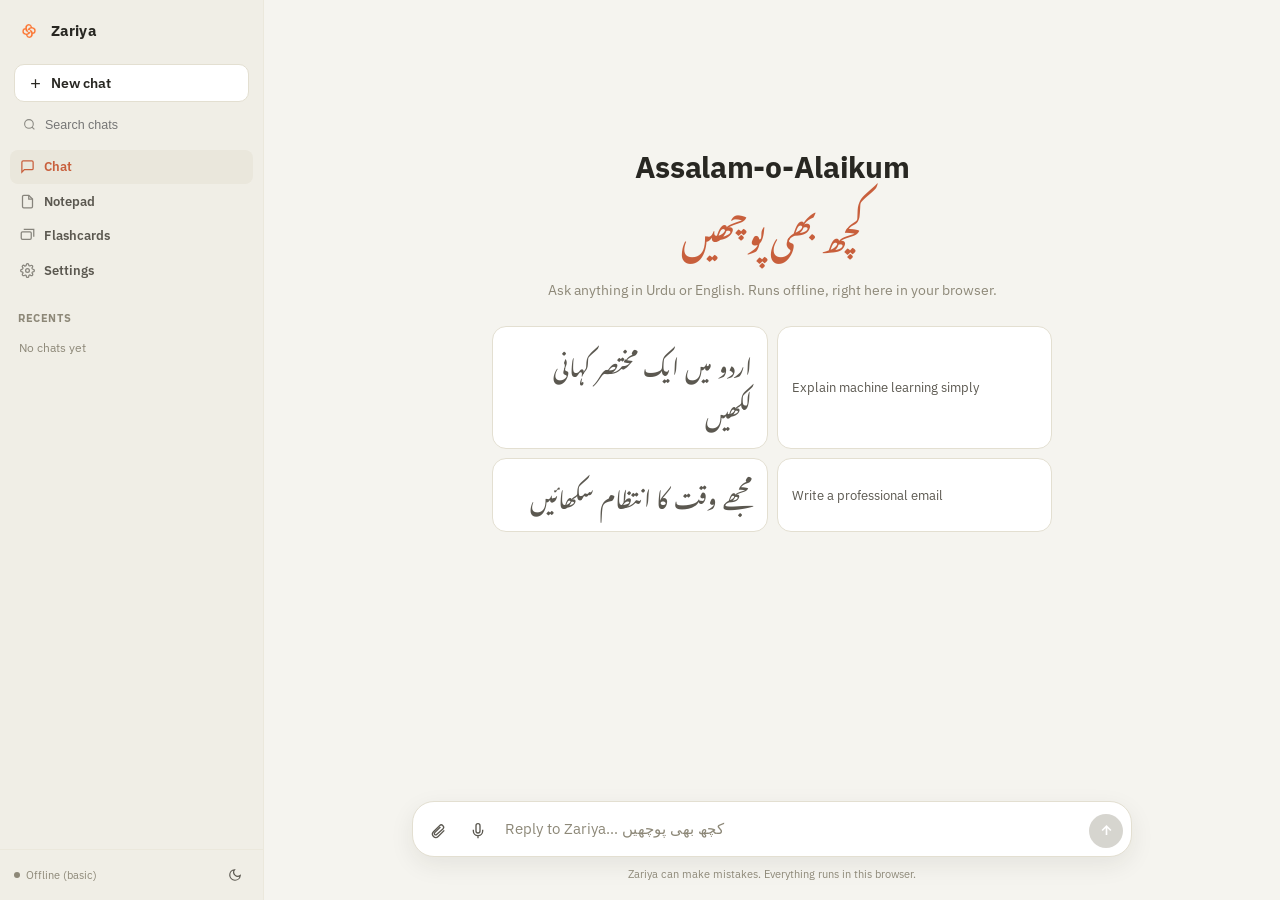
==== commit 8ff264e8: "Make Urdu genuinely readable: bigger size/line-height everywhere, and live font switching so the com" ====
--- a/web/index.html
+++ b/web/index.html
@@ -67,8 +67,12 @@
 :focus-visible{ outline:2px solid var(--accent); outline-offset:2px; border-radius:6px; }
 .urdu, [dir="rtl"]{
   font-family:var(--font-urdu); direction:rtl;
-  font-size:1.22em; line-height:2.2; font-weight:500; word-spacing:1px;
+  font-size:1.32em; line-height:2.5; font-weight:500; word-spacing:2px; letter-spacing:.2px;
   text-align:right;
+}
+input.input-urdu, textarea.input-urdu{
+  font-family:var(--font-urdu) !important; direction:rtl; text-align:right;
+  font-size:1.3em; line-height:2.1; font-weight:500;
 }
 img.needs-logo{ -webkit-user-drag:none; user-select:none; }
 
@@ -159,7 +163,7 @@
 
 .empty-hero{ text-align:center; padding:min(14vh,120px) 20px 20px; }
 .empty-hero h2{ font-family:var(--font-serif); font-size:30px; margin:0 0 4px; font-weight:700; letter-spacing:-.3px; color:var(--text); }
-.empty-hero .urdu-line{ font-family:var(--font-urdu); font-size:28px; line-height:2; font-weight:500; color:var(--accent-strong); margin-bottom:10px; }
+.empty-hero .urdu-line{ font-family:var(--font-urdu); font-size:34px; line-height:2.2; font-weight:500; color:var(--accent-strong); margin-bottom:12px; }
 .empty-hero p{ color:var(--text-muted); font-size:13.5px; margin:0 0 26px;}
 .suggest-grid{ display:grid; grid-template-columns:1fr 1fr; gap:9px; max-width:560px; margin:0 auto; }
 @media(max-width:640px){ .suggest-grid{ grid-template-columns:1fr; } }
@@ -168,7 +172,7 @@
   border:1px solid var(--border); color:var(--text-dim); cursor:pointer; font-size:13px; transition:.15s;
 }
 .suggest-card:hover{ border-color:var(--accent); color:var(--text); }
-.suggest-card.urdu{ font-family:var(--font-urdu); text-align:right; font-size:19px; line-height:2; font-weight:500; }
+.suggest-card.urdu{ font-family:var(--font-urdu); text-align:right; font-size:22px; line-height:2.2; font-weight:500; }
 
 .msg-row{ display:flex; gap:11px; }
 .msg-row.user{ justify-content:flex-end; }
@@ -179,7 +183,7 @@
 .bubble{ font-size:var(--chat-font-size,15px); word-wrap:break-word; }
 .bubble.assistant{ line-height:1.7; color:var(--text); padding-top:1px; }
 .bubble.user{ background:var(--bg-user-bubble); padding:9px 15px; border-radius:20px; color:var(--text); line-height:1.55; }
-.bubble.is-urdu{ font-family:var(--font-urdu); font-size:1.35em; line-height:2.15; font-weight:500; word-spacing:1px; direction:rtl; text-align:right; }
+.bubble.is-urdu{ font-family:var(--font-urdu); font-size:1.5em; line-height:2.4; font-weight:500; word-spacing:2px; letter-spacing:.2px; direction:rtl; text-align:right; }
 .bubble p{ margin:0 0 12px; }
 .bubble p:last-child{ margin-bottom:0; }
 .bubble code{ background:var(--code-bg); padding:1px 5px; border-radius:4px; font-family:var(--font-mono); font-size:.87em; }
@@ -761,7 +765,8 @@
       '</div>';
     inner.appendChild(row);
     const ta = row.querySelector('#editTa');
-    ta.addEventListener('input', ()=>{ ta.style.height='auto'; ta.style.height=ta.scrollHeight+'px'; });
+    ta.addEventListener('input', ()=>{ ta.style.height='auto'; ta.style.height=ta.scrollHeight+'px'; syncUrduInputFont(ta); });
+    syncUrduInputFont(ta);
     setTimeout(()=>{ ta.focus(); ta.style.height='auto'; ta.style.height=ta.scrollHeight+'px'; },0);
     row.querySelector('#editCancelBtn').addEventListener('click', ()=>{ editingIndex=null; renderChat(); });
     row.querySelector('#editSaveBtn').addEventListener('click', ()=>saveEdit(idx));
@@ -827,7 +832,10 @@
   if(isGenerating) return;
   sendBtn.disabled = input.value.trim().length===0 && pendingAttachments.length===0;
 }
-input.addEventListener('input', ()=>{ input.style.height='auto'; input.style.height=Math.min(input.scrollHeight,160)+'px'; syncSendState(); });
+function syncUrduInputFont(el){
+  el.classList.toggle('input-urdu', isUrdu(el.value));
+}
+input.addEventListener('input', ()=>{ input.style.height='auto'; input.style.height=Math.min(input.scrollHeight,160)+'px'; syncSendState(); syncUrduInputFont(input); });
 input.addEventListener('keydown', (e)=>{ if(e.key==='Enter' && !e.shiftKey){ e.preventDefault(); if(!sendBtn.disabled) sendMessage(); } });
 sendBtn.addEventListener('click', ()=>{ if(sendBtn.dataset.mode==='stop'){ stopGenerating(); } else if(!sendBtn.disabled){ sendMessage(); } });
 syncSendState();
@@ -2837,8 +2845,11 @@
 function openNote(id){
   currentNoteId = id;
   const n = notes.find(n=>n.id===id);
-  document.getElementById('note-title-input').value = n ? n.title : '';
-  document.getElementById('note-body-input').value = n ? n.body : '';
+  const titleEl = document.getElementById('note-title-input');
+  const bodyEl = document.getElementById('note-body-input');
+  titleEl.value = n ? n.title : '';
+  bodyEl.value = n ? n.body : '';
+  syncUrduInputFont(titleEl); syncUrduInputFont(bodyEl);
   renderNotesList();
 }
 document.getElementById('newNoteBtn').addEventListener('click', ()=>{
@@ -2864,8 +2875,8 @@
     saveAll(); renderNotesList();
   }, 400);
 }
-document.getElementById('note-title-input').addEventListener('input', scheduleNoteSave);
-document.getElementById('note-body-input').addEventListener('input', scheduleNoteSave);
+document.getElementById('note-title-input').addEventListener('input', ()=>{ scheduleNoteSave(); syncUrduInputFont(document.getElementById('note-title-input')); });
+document.getElementById('note-body-input').addEventListener('input', ()=>{ scheduleNoteSave(); syncUrduInputFont(document.getElementById('note-body-input')); });
 document.getElementById('exportNoteBtn').addEventListener('click', ()=>{
   const n = notes.find(n=>n.id===currentNoteId); if(!n) return;
   downloadFile((n.title||'note')+'.md', "# "+n.title+"\n\n"+n.body);
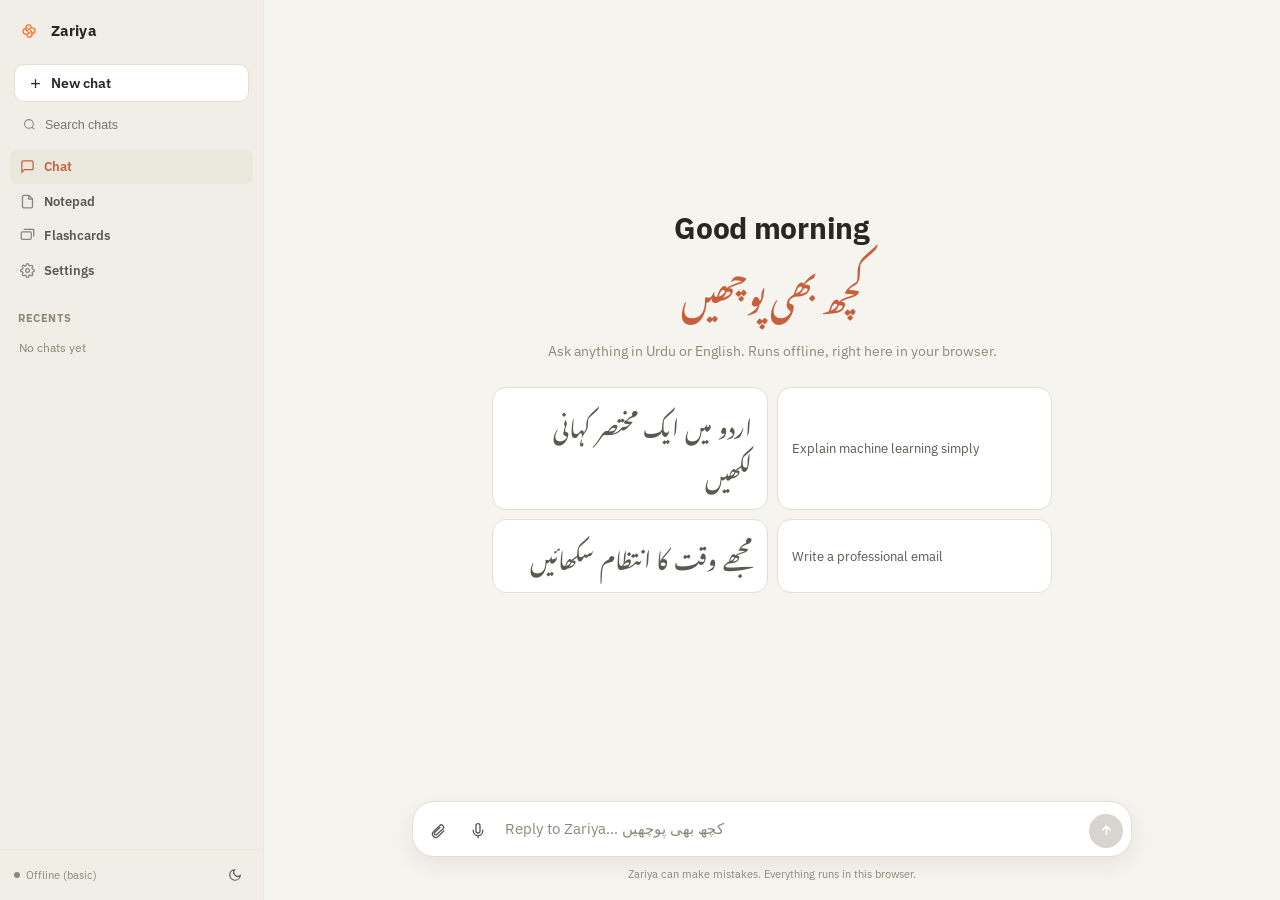
==== commit a23086ad: "Truly center the homepage (vertical+horizontal, time-of-day greeting) instead of top-padding it; exp" ====
--- a/web/index.html
+++ b/web/index.html
@@ -159,9 +159,11 @@
 
 /* ===== CHAT ===== */
 #chat-scroll{ flex:1; overflow-y:auto; padding:24px 0 8px; }
+#chat-scroll.empty-mode{ display:flex; }
 #chat-inner{ max-width:720px; margin:0 auto; padding:0 24px; display:flex; flex-direction:column; gap:22px; }
-
-.empty-hero{ text-align:center; padding:min(14vh,120px) 20px 20px; }
+#chat-inner.empty-mode{ flex:1; justify-content:center; margin:auto; width:100%; }
+
+.empty-hero{ text-align:center; padding:20px; }
 .empty-hero h2{ font-family:var(--font-serif); font-size:30px; margin:0 0 4px; font-weight:700; letter-spacing:-.3px; color:var(--text); }
 .empty-hero .urdu-line{ font-family:var(--font-urdu); font-size:34px; line-height:2.2; font-weight:500; color:var(--accent-strong); margin-bottom:12px; }
 .empty-hero p{ color:var(--text-muted); font-size:13.5px; margin:0 0 26px;}
@@ -731,13 +733,18 @@
 ];
 function renderChat(){
   const inner = document.getElementById('chat-inner');
+  const scroll = document.getElementById('chat-scroll');
   const session = currentSession();
   inner.innerHTML = '';
   if(!session || !session.messages.length){
+    scroll.classList.add('empty-mode');
+    inner.classList.add('empty-mode');
+    const hour = new Date().getHours();
+    const greeting = hour < 12 ? 'Good morning' : hour < 18 ? 'Good afternoon' : 'Good evening';
     const hero = document.createElement('div');
     hero.className = 'empty-hero';
     hero.innerHTML =
-      '<h2>Assalam-o-Alaikum</h2>'+
+      '<h2>'+greeting+'</h2>'+
       '<div class="urdu-line">کچھ بھی پوچھیں</div>'+
       '<p>Ask anything in Urdu or English. Runs offline, right here in your browser.</p>'+
       '<div class="suggest-grid">'+suggestions.map(function(pair){
@@ -749,6 +756,8 @@
     });
     return;
   }
+  scroll.classList.remove('empty-mode');
+  inner.classList.remove('empty-mode');
   session.messages.forEach((m, idx)=>renderBubble(m, idx, idx===session.messages.length-1 && m.role==='assistant'));
   document.getElementById('chat-scroll').scrollTop = 999999;
 }
@@ -2548,6 +2557,331 @@
       "forgot my password"
     ],
     "a": "Most services have a \"Forgot password\" link on the sign-in page that emails or texts you a reset link — if you don't have access to that email/phone anymore, look for the platform's account-recovery support page."
+  },
+  {
+    "k": [
+      "how to write a thesis statement"
+    ],
+    "a": "A strong thesis statement makes a specific, arguable claim (not just a topic) and previews your main reasons — e.g. \"Social media harms teen mental health because it increases comparison, disrupts sleep, and displaces in-person friendships\" rather than just \"Social media affects teens.\""
+  },
+  {
+    "k": [
+      "how to cite apa",
+      "apa citation format"
+    ],
+    "a": "A basic APA (7th edition) in-text citation looks like **(Author, Year)**, e.g. (Khan, 2021). A reference list entry looks like: Khan, A. (2021). *Title of the work*. Publisher."
+  },
+  {
+    "k": [
+      "how to cite mla",
+      "mla citation format"
+    ],
+    "a": "A basic MLA in-text citation looks like **(Author Page)**, e.g. (Khan 45). A Works Cited entry looks like: Khan, Ahmed. *Title of the Work*. Publisher, Year."
+  },
+  {
+    "k": [
+      "what is plagiarism"
+    ],
+    "a": "Plagiarism is presenting someone else's words, ideas, or work as your own without proper credit — this includes copying text directly, closely paraphrasing without citation, and even reusing your own previously submitted work without permission (self-plagiarism)."
+  },
+  {
+    "k": [
+      "how to write an abstract"
+    ],
+    "a": "A good academic abstract (usually 150–250 words) briefly covers: the problem/purpose, your method, key results, and the main conclusion — written so someone can understand your paper's contribution without reading the full text."
+  },
+  {
+    "k": [
+      "how to reduce exam stress",
+      "exam anxiety tips"
+    ],
+    "a": "Practical steps: start revising early rather than cramming, break topics into small daily chunks, practice with past papers under timed conditions, sleep properly the night before rather than staying up late, and do a few slow breaths before you start if you feel anxious in the exam itself."
+  },
+  {
+    "k": [
+      "how to make a study schedule",
+      "study timetable"
+    ],
+    "a": "Work backward from your exam date, list topics by priority (weakest or highest-weight first), assign specific days/times using short focused blocks (like Pomodoro sessions), and build in regular review days to revisit older material rather than only moving forward."
+  },
+  {
+    "k": [
+      "tips for group projects",
+      "group project tips"
+    ],
+    "a": "Agree on roles and deadlines in writing early on, use a shared document or task board so progress is visible to everyone, schedule short regular check-ins rather than one big meeting at the end, and address problems (like an unresponsive teammate) directly and early rather than letting them build up."
+  },
+  {
+    "k": [
+      "how to write a literature review"
+    ],
+    "a": "A literature review isn't just a list of summaries — group sources by theme or argument, show how they relate to or disagree with each other, and end by identifying the gap your own work addresses."
+  },
+  {
+    "k": [
+      "difference between qualitative and quantitative research"
+    ],
+    "a": "**Quantitative research** collects numerical data and looks for statistical patterns (surveys, experiments). **Qualitative research** collects non-numerical data like interviews or observations to understand experiences, meanings, and context in depth."
+  },
+  {
+    "k": [
+      "how to improve gpa",
+      "how to get good grades"
+    ],
+    "a": "Attend classes consistently, start assignments as soon as they're given rather than near the deadline, actively review notes within a day or two of the lecture (not just before exams), and ask for help from professors or TAs early when confused rather than after falling behind."
+  },
+  {
+    "k": [
+      "what is a hypothesis"
+    ],
+    "a": "A hypothesis is a specific, testable prediction about the relationship between variables — e.g. \"increasing study time will improve test scores\" — that an experiment or study is designed to support or refute."
+  },
+  {
+    "k": [
+      "how to write a good introduction paragraph"
+    ],
+    "a": "A strong introduction typically: opens with a hook (a question, fact, or scenario), gives brief background/context, and ends with a clear thesis statement that tells the reader exactly what the piece will argue or cover."
+  },
+  {
+    "k": [
+      "actions speak louder than words"
+    ],
+    "a": "**\"Actions Speak Louder Than Words\"** — What you do matters more than what you say."
+  },
+  {
+    "k": [
+      "better late than never"
+    ],
+    "a": "**\"Better Late Than Never\"** — It's better to do something late than not at all."
+  },
+  {
+    "k": [
+      "practice makes perfect"
+    ],
+    "a": "**\"Practice Makes Perfect\"** — Repeated practice leads to improvement and mastery."
+  },
+  {
+    "k": [
+      "don't judge a book by its cover"
+    ],
+    "a": "**\"Don'T Judge A Book By Its Cover\"** — Don't judge something's worth based only on appearance."
+  },
+  {
+    "k": [
+      "when in rome, do as the romans do"
+    ],
+    "a": "**\"When In Rome, Do As The Romans Do\"** — Adapt to the customs of the place or situation you're in."
+  },
+  {
+    "k": [
+      "the early bird catches the worm"
+    ],
+    "a": "**\"The Early Bird Catches The Worm\"** — Those who act early gain an advantage."
+  },
+  {
+    "k": [
+      "every cloud has a silver lining"
+    ],
+    "a": "**\"Every Cloud Has A Silver Lining\"** — Even difficult situations have some positive aspect."
+  },
+  {
+    "k": [
+      "a friend in need is a friend indeed"
+    ],
+    "a": "**\"A Friend In Need Is A Friend Indeed\"** — A true friend is one who helps you in difficult times."
+  },
+  {
+    "k": [
+      "boond boond se darya banta hai"
+    ],
+    "a": "**\"Boond boond se darya banta hai\"** (بوند بوند سے دریا بنتا ہے) — a river is formed drop by drop; small consistent efforts add up to something big."
+  },
+  {
+    "k": [
+      "jaisi karni waisi bharni"
+    ],
+    "a": "**\"Jaisi karni waisi bharni\"** (جیسی کرنی ویسی بھرنی) — you reap what you sow; your actions determine your outcomes."
+  },
+  {
+    "k": [
+      "sabar ka phal meetha hota hai"
+    ],
+    "a": "**\"Sabar ka phal meetha hota hai\"** (صبر کا پھل میٹھا ہوتا ہے) — the fruit of patience is sweet; good things come to those who wait patiently."
+  },
+  {
+    "k": [
+      "capital of singapore"
+    ],
+    "a": "**Singapore** is the capital of Singapore."
+  },
+  {
+    "k": [
+      "capital of finland"
+    ],
+    "a": "**Helsinki** is the capital of Finland."
+  },
+  {
+    "k": [
+      "capital of denmark"
+    ],
+    "a": "**Copenhagen** is the capital of Denmark."
+  },
+  {
+    "k": [
+      "capital of ireland"
+    ],
+    "a": "**Dublin** is the capital of Ireland."
+  },
+  {
+    "k": [
+      "capital of ukraine"
+    ],
+    "a": "**Kyiv** is the capital of Ukraine."
+  },
+  {
+    "k": [
+      "capital of czech republic"
+    ],
+    "a": "**Prague** is the capital of Czech Republic."
+  },
+  {
+    "k": [
+      "capital of hungary"
+    ],
+    "a": "**Budapest** is the capital of Hungary."
+  },
+  {
+    "k": [
+      "capital of romania"
+    ],
+    "a": "**Bucharest** is the capital of Romania."
+  },
+  {
+    "k": [
+      "capital of israel palestine"
+    ],
+    "a": "**Jerusalem** is the capital of Israel Palestine."
+  },
+  {
+    "k": [
+      "capital of libya"
+    ],
+    "a": "**Tripoli** is the capital of Libya."
+  },
+  {
+    "k": [
+      "capital of tunisia"
+    ],
+    "a": "**Tunis** is the capital of Tunisia."
+  },
+  {
+    "k": [
+      "capital of ethiopia"
+    ],
+    "a": "**Addis Ababa** is the capital of Ethiopia."
+  },
+  {
+    "k": [
+      "capital of ghana"
+    ],
+    "a": "**Accra** is the capital of Ghana."
+  },
+  {
+    "k": [
+      "capital of tanzania"
+    ],
+    "a": "**Dodoma** is the capital of Tanzania."
+  },
+  {
+    "k": [
+      "capital of myanmar"
+    ],
+    "a": "**Naypyidaw** is the capital of Myanmar."
+  },
+  {
+    "k": [
+      "capital of cambodia"
+    ],
+    "a": "**Phnom Penh** is the capital of Cambodia."
+  },
+  {
+    "k": [
+      "capital of laos"
+    ],
+    "a": "**Vientiane** is the capital of Laos."
+  },
+  {
+    "k": [
+      "capital of mongolia"
+    ],
+    "a": "**Ulaanbaatar** is the capital of Mongolia."
+  },
+  {
+    "k": [
+      "how many chambers does the heart have"
+    ],
+    "a": "The human heart has **four chambers**: two atria (upper) and two ventricles (lower)."
+  },
+  {
+    "k": [
+      "what is the function of the liver"
+    ],
+    "a": "The liver filters toxins from the blood, produces bile to help digest fats, stores energy as glycogen, and helps process nutrients and medications."
+  },
+  {
+    "k": [
+      "what is the function of the kidneys"
+    ],
+    "a": "The kidneys filter waste and excess fluid from the blood to form urine, helping regulate blood pressure, electrolyte balance, and overall fluid balance in the body."
+  },
+  {
+    "k": [
+      "how many teeth do adults have"
+    ],
+    "a": "Adults typically have **32 teeth**, including wisdom teeth (though some people never develop all four wisdom teeth)."
+  },
+  {
+    "k": [
+      "what is the largest bone in the human body"
+    ],
+    "a": "The femur (thigh bone) is the largest and strongest bone in the human body."
+  },
+  {
+    "k": [
+      "what is a stack data structure"
+    ],
+    "a": "A stack is a Last-In-First-Out (LIFO) data structure — the most recently added item is the first one removed, like a stack of plates. Common operations are push (add) and pop (remove)."
+  },
+  {
+    "k": [
+      "what is a queue data structure"
+    ],
+    "a": "A queue is a First-In-First-Out (FIFO) data structure — items are removed in the order they were added, like a line of people waiting. Common operations are enqueue (add) and dequeue (remove)."
+  },
+  {
+    "k": [
+      "difference between array and linked list"
+    ],
+    "a": "An **array** stores elements in contiguous memory with fast index-based access but costly insertion/deletion. A **linked list** stores elements as nodes with pointers to the next node — insertion/deletion is cheaper, but accessing an element requires traversing from the start."
+  },
+  {
+    "k": [
+      "what is big o notation"
+    ],
+    "a": "Big O notation describes how an algorithm's run time or memory use grows as the input size grows — e.g. O(n) means time grows linearly with input size, O(n²) means it grows quadratically (like nested loops over the same list)."
+  },
+  {
+    "k": [
+      "what is object oriented programming",
+      "what is oop"
+    ],
+    "a": "Object-oriented programming (OOP) organizes code around **objects** that bundle data (attributes) and behavior (methods) together, built around concepts like classes, inheritance, encapsulation, and polymorphism."
+  },
+  {
+    "k": [
+      "what is a compiler"
+    ],
+    "a": "A compiler translates source code written in a programming language (like C++ or Java) into machine code or an intermediate form, all at once before the program runs — as opposed to an interpreter, which executes code line by line."
   }
 ];
 function knowledgeBaseLookup(text){
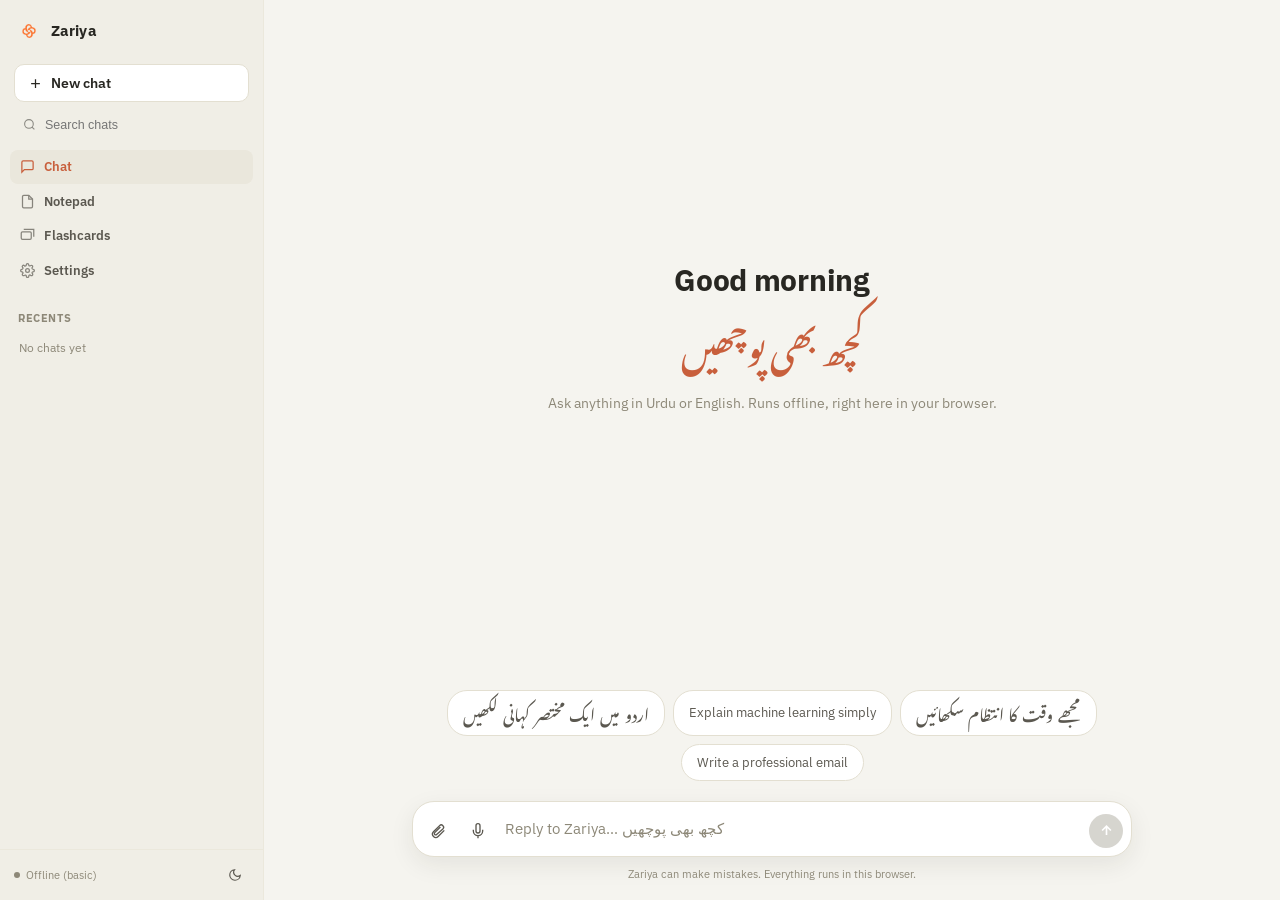
==== commit a2bb6b38: "Center suggestion chips above the composer instead of mid-page; add a local learning cache that reme" ====
--- a/web/index.html
+++ b/web/index.html
@@ -167,14 +167,14 @@
 .empty-hero h2{ font-family:var(--font-serif); font-size:30px; margin:0 0 4px; font-weight:700; letter-spacing:-.3px; color:var(--text); }
 .empty-hero .urdu-line{ font-family:var(--font-urdu); font-size:34px; line-height:2.2; font-weight:500; color:var(--accent-strong); margin-bottom:12px; }
 .empty-hero p{ color:var(--text-muted); font-size:13.5px; margin:0 0 26px;}
-.suggest-grid{ display:grid; grid-template-columns:1fr 1fr; gap:9px; max-width:560px; margin:0 auto; }
-@media(max-width:640px){ .suggest-grid{ grid-template-columns:1fr; } }
+.home-suggestions{ display:flex; flex-wrap:wrap; gap:8px; justify-content:center; margin-bottom:12px; }
+.home-suggestions .suggest-card{ flex:0 0 auto; }
 .suggest-card{
-  text-align:left; padding:12px 14px; border-radius:14px; background:var(--bg-surface);
+  text-align:left; padding:9px 15px; border-radius:20px; background:var(--bg-surface);
   border:1px solid var(--border); color:var(--text-dim); cursor:pointer; font-size:13px; transition:.15s;
 }
 .suggest-card:hover{ border-color:var(--accent); color:var(--text); }
-.suggest-card.urdu{ font-family:var(--font-urdu); text-align:right; font-size:22px; line-height:2.2; font-weight:500; }
+.suggest-card.urdu{ font-family:var(--font-urdu); text-align:right; font-size:16px; line-height:1.6; font-weight:500; }
 
 .msg-row{ display:flex; gap:11px; }
 .msg-row.user{ justify-content:flex-end; }
@@ -435,6 +435,7 @@
       </div>
       <div id="composer">
         <div class="composer-inner">
+          <div class="home-suggestions" id="homeSuggestions" style="display:none;"></div>
           <div class="attach-preview" id="attachPreview"></div>
           <div class="composer-box" id="composerBox">
             <input type="file" id="fileInput" accept=".txt,.md,.csv,.json,image/png,image/jpeg,image/webp,application/pdf" multiple style="display:none;">
@@ -547,6 +548,19 @@
         </div>
 
         <div class="setting-group">
+          <h3>Learning <span style="font-weight:400;color:var(--text-muted);">— grows from real answers, not model training</span></h3>
+          <p class="desc">To be precise about what this does: it does <strong>not</strong> retrain any model. When Claude or the on-device AI gives you a real answer, Zariya saves that question/answer pair on this device. Next time you (or offline mode) ask something similar, it reuses that saved answer instead of falling back to the generic response — so the offline experience keeps improving the more you use it with a model connected.</p>
+          <div class="setting-row">
+            <div><label>Learn from AI answers</label><div class="sub" id="learnedCount">0 answers learned so far</div></div>
+            <div class="toggle" id="toggleLearn"><div class="toggle-knob"></div></div>
+          </div>
+          <div class="setting-row">
+            <button class="btn" id="exportLearnedBtn">Export learned answers (.json)</button>
+            <button class="btn danger" id="clearLearnedBtn">Clear learned answers</button>
+          </div>
+        </div>
+
+        <div class="setting-group">
           <h3>Claude API <span style="font-weight:400;color:var(--text-muted);">— optional, best quality</span></h3>
           <p class="desc">Optionally connect your own Anthropic API key for full Claude responses — it's stored only in this browser and sent directly to Anthropic, nowhere else. If both this and on-device AI are set up, Claude is used first.</p>
           <div class="setting-row" style="display:block;">
@@ -599,9 +613,11 @@
 let notes    = LS.get('zariya_notes', []);
 let decks    = LS.get('zariya_decks', []);
 let pendingAttachments = [];
+let learnedQA = LS.get('zariya_learned', []);
 let settings = LS.get('zariya_settings', {
-  theme:'light', fontSize:15, showTimestamps:true, ttsEnabled:false, apiKey:''
+  theme:'light', fontSize:15, showTimestamps:true, ttsEnabled:false, apiKey:'', learnEnabled:true
 });
+if(settings.learnEnabled === undefined) settings.learnEnabled = true;
 
 let currentSessionId = sessions.length ? sessions[0].id : null;
 let currentNoteId = null;
@@ -660,6 +676,8 @@
   document.documentElement.style.setProperty('--chat-font-size', settings.fontSize+'px');
   document.getElementById('toggleTimestamps').classList.toggle('on', settings.showTimestamps);
   document.getElementById('toggleTTS').classList.toggle('on', settings.ttsEnabled);
+  document.getElementById('toggleLearn').classList.toggle('on', settings.learnEnabled);
+  updateLearnedCountUI();
   document.getElementById('apiKeyInput').value = settings.apiKey || '';
   updateStatusPill();
 }
@@ -734,6 +752,7 @@
 function renderChat(){
   const inner = document.getElementById('chat-inner');
   const scroll = document.getElementById('chat-scroll');
+  const homeSug = document.getElementById('homeSuggestions');
   const session = currentSession();
   inner.innerHTML = '';
   if(!session || !session.messages.length){
@@ -746,16 +765,20 @@
     hero.innerHTML =
       '<h2>'+greeting+'</h2>'+
       '<div class="urdu-line">کچھ بھی پوچھیں</div>'+
-      '<p>Ask anything in Urdu or English. Runs offline, right here in your browser.</p>'+
-      '<div class="suggest-grid">'+suggestions.map(function(pair){
-        return '<button class="suggest-card '+(pair[1]?'urdu':'')+'" data-sug="'+escapeHtml(pair[0])+'">'+escapeHtml(pair[0])+'</button>';
-      }).join('')+'</div>';
+      '<p>Ask anything in Urdu or English. Runs offline, right here in your browser.</p>';
     inner.appendChild(hero);
-    inner.querySelectorAll('[data-sug]').forEach(b=>{
+
+    homeSug.style.display = 'flex';
+    homeSug.innerHTML = suggestions.map(function(pair){
+      return '<button class="suggest-card '+(pair[1]?'urdu':'')+'" data-sug="'+escapeHtml(pair[0])+'">'+escapeHtml(pair[0])+'</button>';
+    }).join('');
+    homeSug.querySelectorAll('[data-sug]').forEach(b=>{
       b.addEventListener('click', ()=>{ document.getElementById('chat-input').value = b.dataset.sug; syncSendState(); sendMessage(); });
     });
     return;
   }
+  homeSug.style.display = 'none';
+  homeSug.innerHTML = '';
   scroll.classList.remove('empty-mode');
   inner.classList.remove('empty-mode');
   session.messages.forEach((m, idx)=>renderBubble(m, idx, idx===session.messages.length-1 && m.role==='assistant'));
@@ -885,12 +908,15 @@
   setGenerating(true);
   showThinking();
   let reply;
+  let usedRealModel = false;
   try{
     if(settings.apiKey){
       currentAbort = new AbortController();
       reply = await callClaude(session.messages, currentAbort.signal);
+      usedRealModel = true;
     } else if(localModelStatus==='ready'){
       reply = await callLocalModel(session.messages);
+      usedRealModel = true;
     } else {
       reply = await offlineReply(session.messages);
     }
@@ -902,6 +928,10 @@
   setGenerating(false);
   if(stopped) return;
   session.messages.push({ role:'assistant', content:reply, ts: nowISO() });
+  if(usedRealModel && settings.learnEnabled){
+    const lastUser = [...session.messages].reverse().find(m=>m.role==='user');
+    if(lastUser && lastUser.content.trim()) rememberAnswer(lastUser.content, reply);
+  }
   saveAll(); renderChat();
   if(settings.ttsEnabled) speak(reply);
 }
@@ -1326,7 +1356,53 @@
   "desert": "صحرا",
   "forest": "جنگل",
   "island": "جزیرہ",
-  "valley": "وادی"
+  "valley": "وادی",
+  "up": "اوپر",
+  "down": "نیچے",
+  "left": "بائیں",
+  "right": "دائیں",
+  "big city": "بڑا شہر",
+  "village": "گاؤں",
+  "street": "گلی",
+  "bridge": "پل",
+  "hospital": "ہسپتال",
+  "university": "یونیورسٹی",
+  "office": "دفتر",
+  "factory": "فیکٹری",
+  "shop": "دکان",
+  "restaurant": "ہوٹل",
+  "airport": "ہوائی اڈا",
+  "station": "اسٹیشن",
+  "letter": "خط",
+  "newspaper": "اخبار",
+  "magazine": "رسالہ",
+  "story": "کہانی",
+  "poem": "نظم",
+  "song": "گانا",
+  "music": "موسیقی",
+  "dance": "رقص",
+  "art": "فن",
+  "color": "رنگ",
+  "light": "روشنی",
+  "dark": "اندھیرا",
+  "hard work": "محنت",
+  "laziness": "سستی",
+  "honesty": "ایمانداری",
+  "justice": "انصاف",
+  "freedom": "آزادی",
+  "unity": "اتحاد",
+  "history": "تاریخ",
+  "future": "مستقبل",
+  "past": "ماضی",
+  "present": "حال",
+  "culture": "ثقافت",
+  "tradition": "روایت",
+  "religion": "مذہب",
+  "prayer": "دعا",
+  "mosque": "مسجد",
+  "festival": "تہوار",
+  "celebration": "جشن",
+  "gift": "تحفہ"
 };
 
 const kb = [
@@ -2882,17 +2958,616 @@
       "what is a compiler"
     ],
     "a": "A compiler translates source code written in a programming language (like C++ or Java) into machine code or an intermediate form, all at once before the program runs — as opposed to an interpreter, which executes code line by line."
+  },
+  {
+    "k": [
+      "define justice",
+      "what does justice mean",
+      "meaning of justice"
+    ],
+    "a": "**Justice** — the quality of being fair and reasonable in the way people are treated or decisions are made."
+  },
+  {
+    "k": [
+      "define freedom",
+      "what does freedom mean",
+      "meaning of freedom"
+    ],
+    "a": "**Freedom** — the power or right to act, speak, or think as one wants without hindrance or restraint."
+  },
+  {
+    "k": [
+      "define discipline",
+      "what does discipline mean",
+      "meaning of discipline"
+    ],
+    "a": "**Discipline** — training oneself to follow rules or a code of behaviour, using controlled, ordered conduct."
+  },
+  {
+    "k": [
+      "define ambition",
+      "what does ambition mean",
+      "meaning of ambition"
+    ],
+    "a": "**Ambition** — a strong desire to achieve something, typically requiring determination and hard work."
+  },
+  {
+    "k": [
+      "define loyalty",
+      "what does loyalty mean",
+      "meaning of loyalty"
+    ],
+    "a": "**Loyalty** — a strong feeling of support or allegiance to a person, group, or cause."
+  },
+  {
+    "k": [
+      "define sincerity",
+      "what does sincerity mean",
+      "meaning of sincerity"
+    ],
+    "a": "**Sincerity** — the quality of being free from pretence or deceit; genuine and honest intent."
+  },
+  {
+    "k": [
+      "define diplomacy",
+      "what does diplomacy mean",
+      "meaning of diplomacy"
+    ],
+    "a": "**Diplomacy** — the skilled and tactful handling of relationships and negotiations, especially between groups or nations."
+  },
+  {
+    "k": [
+      "define innovation",
+      "what does innovation mean",
+      "meaning of innovation"
+    ],
+    "a": "**Innovation** — the introduction of new ideas, methods, or products that create value."
+  },
+  {
+    "k": [
+      "define sustainability",
+      "what does sustainability mean",
+      "meaning of sustainability"
+    ],
+    "a": "**Sustainability** — meeting present needs without compromising the ability of future generations to meet their own."
+  },
+  {
+    "k": [
+      "define democracy",
+      "what does democracy mean",
+      "meaning of democracy"
+    ],
+    "a": "**Democracy** — a system of government in which power is held by the people, typically through elected representatives."
+  },
+  {
+    "k": [
+      "what is inflation"
+    ],
+    "a": "Inflation is the rate at which the general level of prices for goods and services rises over time, reducing the purchasing power of a given amount of money."
+  },
+  {
+    "k": [
+      "what is gdp"
+    ],
+    "a": "GDP (Gross Domestic Product) is the total monetary value of all goods and services produced within a country in a given period — a common measure of the size of an economy."
+  },
+  {
+    "k": [
+      "what is supply and demand"
+    ],
+    "a": "Supply and demand describes how price is determined: when demand for a good rises relative to its supply, prices tend to rise; when supply exceeds demand, prices tend to fall."
+  },
+  {
+    "k": [
+      "what is interest rate"
+    ],
+    "a": "An interest rate is the cost of borrowing money (or the return on saved/lent money), usually expressed as a percentage of the amount over a year."
+  },
+  {
+    "k": [
+      "what is a stock market"
+    ],
+    "a": "A stock market is where shares of publicly listed companies are bought and sold, letting companies raise capital and investors buy partial ownership in businesses."
+  },
+  {
+    "k": [
+      "what is entrepreneurship"
+    ],
+    "a": "Entrepreneurship is the process of designing, launching, and running a new business, typically involving significant risk in pursuit of profit and innovation."
+  },
+  {
+    "k": [
+      "what is maslow's hierarchy of needs"
+    ],
+    "a": "Maslow's hierarchy of needs is a theory proposing that human motivation follows a pyramid: basic physiological needs (food, water) and safety at the base, then belonging/love, esteem, and self-actualization at the top — lower needs generally must be met before higher ones become motivating."
+  },
+  {
+    "k": [
+      "what is classical conditioning"
+    ],
+    "a": "Classical conditioning is a learning process where a neutral stimulus becomes associated with a meaningful one until it triggers a similar response on its own — famously demonstrated by Pavlov's dogs learning to salivate at a bell paired with food."
+  },
+  {
+    "k": [
+      "what is cognitive dissonance"
+    ],
+    "a": "Cognitive dissonance is the mental discomfort felt when holding two contradictory beliefs, or when actions conflict with beliefs — people often resolve it by changing a belief, adding a justification, or downplaying the conflict."
+  },
+  {
+    "k": [
+      "what is extrinsic and intrinsic motivation"
+    ],
+    "a": "**Intrinsic motivation** comes from internal satisfaction — doing something because it's inherently interesting or enjoyable. **Extrinsic motivation** comes from external rewards or pressures, like money, grades, or approval."
+  },
+  {
+    "k": [
+      "what causes climate change"
+    ],
+    "a": "The scientific consensus is that human activity — mainly burning fossil fuels, deforestation, and industrial processes — releases greenhouse gases like CO₂ that trap heat in the atmosphere, driving long-term global warming."
+  },
+  {
+    "k": [
+      "what is the greenhouse effect"
+    ],
+    "a": "The greenhouse effect is the natural process where certain gases (CO₂, methane, water vapour) trap heat in Earth's atmosphere, keeping the planet warm enough to support life — human emissions have intensified this effect beyond natural levels."
+  },
+  {
+    "k": [
+      "what are the layers of the earth"
+    ],
+    "a": "Earth has four main layers: the **crust** (thin outer layer), the **mantle** (thick, mostly solid rock that flows slowly), the **outer core** (liquid iron and nickel), and the **inner core** (solid iron and nickel under immense pressure)."
+  },
+  {
+    "k": [
+      "what causes earthquakes"
+    ],
+    "a": "Earthquakes are mostly caused by the sudden release of stress along fault lines where tectonic plates meet, grind, or slip past each other, sending shockwaves through the ground."
+  },
+  {
+    "k": [
+      "what causes volcanoes"
+    ],
+    "a": "Volcanoes form where molten rock (magma) from beneath the Earth's crust finds a path to the surface, often at tectonic plate boundaries or over hotspots, erupting as lava, ash, and gases."
+  },
+  {
+    "k": [
+      "what is the water cycle"
+    ],
+    "a": "The water cycle describes water's continuous movement: it **evaporates** from oceans/lakes into vapour, **condenses** into clouds, falls as **precipitation** (rain/snow), and **collects** in bodies of water or groundwater before evaporating again."
+  },
+  {
+    "k": [
+      "how many tablespoons in a cup"
+    ],
+    "a": "There are **16 tablespoons in 1 US cup** (and 3 teaspoons in 1 tablespoon)."
+  },
+  {
+    "k": [
+      "how many grams in a kilogram"
+    ],
+    "a": "There are **1,000 grams in 1 kilogram**."
+  },
+  {
+    "k": [
+      "how many ml in a liter",
+      "how many ml in a litre"
+    ],
+    "a": "There are **1,000 millilitres in 1 litre**."
+  },
+  {
+    "k": [
+      "how many days in a year"
+    ],
+    "a": "A standard year has **365 days** (366 in a leap year, which occurs roughly every 4 years)."
+  },
+  {
+    "k": [
+      "how many weeks in a year"
+    ],
+    "a": "There are approximately **52 weeks** in a year."
+  },
+  {
+    "k": [
+      "who invented the internet"
+    ],
+    "a": "There's no single inventor — the internet grew out of ARPANET (a US Department of Defense project from the late 1960s), with key contributions from figures like Vint Cerf and Bob Kahn (who developed TCP/IP), and later Tim Berners-Lee, who invented the World Wide Web in 1989."
+  },
+  {
+    "k": [
+      "who invented the airplane"
+    ],
+    "a": "The Wright brothers, Orville and Wilbur, are credited with inventing and flying the first successful powered airplane, in 1903."
+  },
+  {
+    "k": [
+      "who invented printing press"
+    ],
+    "a": "Johannes Gutenberg invented the mechanical movable-type printing press in Europe around 1440, revolutionizing the spread of written information."
+  },
+  {
+    "k": [
+      "spill the beans"
+    ],
+    "a": "**\"Spill The Beans\"** — to reveal a secret, often accidentally."
+  },
+  {
+    "k": [
+      "let the cat out of the bag"
+    ],
+    "a": "**\"Let The Cat Out Of The Bag\"** — to reveal a secret, similar to 'spill the beans'."
+  },
+  {
+    "k": [
+      "burn the midnight oil"
+    ],
+    "a": "**\"Burn The Midnight Oil\"** — to work late into the night."
+  },
+  {
+    "k": [
+      "kill two birds with one stone"
+    ],
+    "a": "**\"Kill Two Birds With One Stone\"** — to accomplish two things with a single action."
+  },
+  {
+    "k": [
+      "the last straw"
+    ],
+    "a": "**\"The Last Straw\"** — the final problem in a series that causes someone to lose patience."
+  },
+  {
+    "k": [
+      "add insult to injury"
+    ],
+    "a": "**\"Add Insult To Injury\"** — to make a bad situation worse."
+  },
+  {
+    "k": [
+      "beat around the bush"
+    ],
+    "a": "**\"Beat Around The Bush\"** — to avoid getting to the point, speaking indirectly."
+  },
+  {
+    "k": [
+      "get cold feet"
+    ],
+    "a": "**\"Get Cold Feet\"** — to become nervous or hesitant about doing something, often before an important event."
+  },
+  {
+    "k": [
+      "binary search python"
+    ],
+    "a": "```python\ndef binary_search(arr, target):\n    low, high = 0, len(arr) - 1\n    while low <= high:\n        mid = (low + high) // 2\n        if arr[mid] == target:\n            return mid\n        elif arr[mid] < target:\n            low = mid + 1\n        else:\n            high = mid - 1\n    return -1\n```"
+  },
+  {
+    "k": [
+      "bubble sort python"
+    ],
+    "a": "```python\ndef bubble_sort(arr):\n    n = len(arr)\n    for i in range(n):\n        for j in range(n - i - 1):\n            if arr[j] > arr[j + 1]:\n                arr[j], arr[j+1] = arr[j+1], arr[j]\n    return arr\n```"
+  },
+  {
+    "k": [
+      "what does git commit do",
+      "what is git"
+    ],
+    "a": "Git is a distributed version control system that tracks changes to files over time. `git commit` saves a snapshot of your currently staged changes to the project history with a message describing what changed."
+  },
+  {
+    "k": [
+      "what is a rest api"
+    ],
+    "a": "A REST API is a web API that follows REST principles — using standard HTTP methods (GET, POST, PUT, DELETE) to let clients create, read, update, and delete resources identified by URLs."
+  },
+  {
+    "k": [
+      "what is a light year"
+    ],
+    "a": "A light year is a unit of distance (not time) — the distance light travels in one year, about **9.46 trillion kilometres**."
+  },
+  {
+    "k": [
+      "what is the milky way"
+    ],
+    "a": "The Milky Way is the galaxy that contains our solar system, a barred spiral galaxy with an estimated 100–400 billion stars."
+  },
+  {
+    "k": [
+      "how old is the universe"
+    ],
+    "a": "The universe is estimated to be about **13.8 billion years old**, based on measurements of cosmic background radiation and the expansion rate of space."
+  },
+  {
+    "k": [
+      "what is a supernova"
+    ],
+    "a": "A supernova is the powerful explosion of a star at the end of its life cycle, briefly outshining an entire galaxy and scattering heavy elements into space."
+  },
+  {
+    "k": [
+      "what is zariya learning feature",
+      "how does zariya learn"
+    ],
+    "a": "When Claude or the on-device AI is connected, Zariya saves each question/answer pair on this device after a real response. If you (or offline mode) ask something similar again, it reuses that saved answer instead of the generic offline reply. This is a local cache, not model retraining — you can review, export, or clear it anytime in Settings."
+  },
+  {
+    "k": [
+      "capital of yemen"
+    ],
+    "a": "**Sana'a** is the capital of Yemen."
+  },
+  {
+    "k": [
+      "capital of syria"
+    ],
+    "a": "**Damascus** is the capital of Syria."
+  },
+  {
+    "k": [
+      "capital of lebanon"
+    ],
+    "a": "**Beirut** is the capital of Lebanon."
+  },
+  {
+    "k": [
+      "capital of cuba"
+    ],
+    "a": "**Havana** is the capital of Cuba."
+  },
+  {
+    "k": [
+      "capital of venezuela"
+    ],
+    "a": "**Caracas** is the capital of Venezuela."
+  },
+  {
+    "k": [
+      "capital of ecuador"
+    ],
+    "a": "**Quito** is the capital of Ecuador."
+  },
+  {
+    "k": [
+      "capital of bolivia"
+    ],
+    "a": "**Sucre** is the capital of Bolivia."
+  },
+  {
+    "k": [
+      "capital of paraguay"
+    ],
+    "a": "**Asunción** is the capital of Paraguay."
+  },
+  {
+    "k": [
+      "capital of uruguay"
+    ],
+    "a": "**Montevideo** is the capital of Uruguay."
+  },
+  {
+    "k": [
+      "capital of panama"
+    ],
+    "a": "**Panama City** is the capital of Panama."
+  },
+  {
+    "k": [
+      "capital of iceland"
+    ],
+    "a": "**Reykjavik** is the capital of Iceland."
+  },
+  {
+    "k": [
+      "capital of croatia"
+    ],
+    "a": "**Zagreb** is the capital of Croatia."
+  },
+  {
+    "k": [
+      "capital of serbia"
+    ],
+    "a": "**Belgrade** is the capital of Serbia."
+  },
+  {
+    "k": [
+      "capital of bulgaria"
+    ],
+    "a": "**Sofia** is the capital of Bulgaria."
+  },
+  {
+    "k": [
+      "capital of slovakia"
+    ],
+    "a": "**Bratislava** is the capital of Slovakia."
+  },
+  {
+    "k": [
+      "capital of azerbaijan"
+    ],
+    "a": "**Baku** is the capital of Azerbaijan."
+  },
+  {
+    "k": [
+      "capital of kazakhstan"
+    ],
+    "a": "**Astana** is the capital of Kazakhstan."
+  },
+  {
+    "k": [
+      "capital of uzbekistan"
+    ],
+    "a": "**Tashkent** is the capital of Uzbekistan."
+  },
+  {
+    "k": [
+      "capital of georgia"
+    ],
+    "a": "**Tbilisi** is the capital of Georgia."
+  },
+  {
+    "k": [
+      "empathy vs sympathy"
+    ],
+    "a": "**Empathy Vs Sympathy** — Empathy is feeling *with* someone — sharing or understanding their emotional state as if it were your own. Sympathy is feeling *for* someone — recognizing their pain and caring about it, from more of a distance."
+  },
+  {
+    "k": [
+      "resilience vs perseverance"
+    ],
+    "a": "**Resilience Vs Perseverance** — Resilience is the ability to recover and adapt after a setback. Perseverance is continuing to try despite difficulty — resilience is about bouncing back, perseverance is about pushing through."
+  },
+  {
+    "k": [
+      "what is newton's first law"
+    ],
+    "a": "Newton's first law (the law of inertia) states that an object at rest stays at rest, and an object in motion stays in motion at constant velocity, unless acted on by an external force."
+  },
+  {
+    "k": [
+      "what is newton's second law"
+    ],
+    "a": "Newton's second law states that force equals mass times acceleration (**F = ma**) — the more mass an object has, the more force is needed to accelerate it."
+  },
+  {
+    "k": [
+      "what is newton's third law"
+    ],
+    "a": "Newton's third law states that for every action, there is an equal and opposite reaction — when one object exerts a force on another, the second exerts an equal force back in the opposite direction."
+  },
+  {
+    "k": [
+      "what is the theory of relativity"
+    ],
+    "a": "Einstein's theory of relativity has two parts: **special relativity** (1905), which shows time and space are relative to the observer's speed, and **general relativity** (1915), which describes gravity as the curvature of spacetime caused by mass."
+  },
+  {
+    "k": [
+      "what is evolution"
+    ],
+    "a": "Evolution is the process by which species change over generations through natural selection — traits that improve survival and reproduction become more common in a population over time."
+  },
+  {
+    "k": [
+      "what is an ecosystem"
+    ],
+    "a": "An ecosystem is a community of living organisms (plants, animals, microbes) interacting with each other and their physical environment (soil, water, climate) as a functional unit."
+  },
+  {
+    "k": [
+      "famous mountains in pakistan",
+      "k2 pakistan"
+    ],
+    "a": "K2, in the Karakoram range of Pakistan, is the world's second-highest mountain at 8,611 metres, and is considered one of the most technically difficult and dangerous peaks to climb."
+  },
+  {
+    "k": [
+      "famous rivers in pakistan"
+    ],
+    "a": "The Indus River is Pakistan's longest and most important river, along with its major tributaries: the Jhelum, Chenab, Ravi, and Sutlej — collectively giving Punjab (\"land of five rivers\") its name."
+  },
+  {
+    "k": [
+      "what is basant"
+    ],
+    "a": "Basant is a traditional spring kite-flying festival historically celebrated in Lahore and parts of Punjab, marking the arrival of spring, though it has faced restrictions in recent years due to safety concerns around kite string."
+  },
+  {
+    "k": [
+      "what is a nikah"
+    ],
+    "a": "A Nikah is the Islamic marriage contract ceremony — a formal agreement between a bride and groom, made in the presence of witnesses, that establishes them as legally and religiously married."
+  },
+  {
+    "k": [
+      "how to write a formal email"
+    ],
+    "a": "Start with a clear subject line, a proper greeting (\"Dear Mr./Ms. [Name]\"), state your purpose in the first line or two, keep paragraphs short, and close formally (\"Best regards,\" / \"Sincerely,\") followed by your name."
+  },
+  {
+    "k": [
+      "how to make a good first impression"
+    ],
+    "a": "Be on time, make eye contact, offer a firm handshake or appropriate greeting, listen more than you talk early on, and follow up on anything you promised to do."
+  },
+  {
+    "k": [
+      "how to negotiate salary"
+    ],
+    "a": "Research the market rate for the role beforehand, let the employer name a number first if possible, justify your ask with specific achievements or skills, and consider the full package (benefits, growth, flexibility) — not just the base number."
   }
 ];
+const KB_STOPWORDS = new Set(["who","what","the","is","are","was","were","a","an","of","in","on","to","do","does","did",
+  "how","can","you","your","tell","me","about","please","and","for","it","this","that","with","i","my","could","would"]);
+const KB_FILLERS = ["please tell me","can you tell me","could you tell me","i want to know","do you know",
+  "what is the","what's the","what is","what are the","what are","who is the","who is","who was","tell me about",
+  "explain","define","how do i","how to","how can i","can you explain","what does","mean"];
+function normalizeQuery(text){
+  let s = text.toLowerCase().trim().replace(/[?.!,]/g,'');
+  KB_FILLERS.forEach(f=>{ s = s.replace(new RegExp('^'+f+'\\s+'), ''); });
+  return s.trim();
+}
 function knowledgeBaseLookup(text){
   const lower = text.toLowerCase();
+  const normalized = normalizeQuery(text);
+  const queryWords = new Set(normalized.split(/\s+/).filter(w=>w.length>2 && !KB_STOPWORDS.has(w)));
   let best=null, bestScore=0;
   kb.forEach(entry=>{
     let score=0;
-    entry.k.forEach(phrase=>{ if(lower.includes(phrase)) score += phrase.split(' ').length; });
+    entry.k.forEach(phrase=>{
+      if(lower.includes(phrase)){
+        score += phrase.split(' ').length * 3; // strong exact substring match
+      } else {
+        const phraseWords = phrase.split(' ').filter(w=>w.length>2 && !KB_STOPWORDS.has(w));
+        if(phraseWords.length){
+          const overlap = phraseWords.filter(w=>queryWords.has(w)).length;
+          const ratio = overlap / phraseWords.length;
+          if(ratio >= 0.6) score += overlap; // fuzzy match for reworded questions
+        }
+      }
+    });
     if(score>bestScore){ bestScore=score; best=entry; }
   });
   return bestScore>0 ? best.a : null;
+}
+
+/* ============ LEARNING: remember real model answers, reuse them offline later ============
+   This is NOT model training — it's a local cache of past question/answer pairs from
+   real Claude API or on-device model responses, matched with the same fuzzy scoring as
+   the static knowledge base. It grows the more you use Zariya with a model connected,
+   and those answers stay available offline afterward. */
+const LEARNED_MAX = 500;
+function rememberAnswer(question, answer){
+  const q = question.trim();
+  if(!q || !answer) return;
+  learnedQA = learnedQA.filter(e=>e.q.toLowerCase() !== q.toLowerCase());
+  learnedQA.unshift({ q, a: answer, ts: Date.now() });
+  if(learnedQA.length > LEARNED_MAX) learnedQA.length = LEARNED_MAX;
+  LS.set('zariya_learned', learnedQA);
+  updateLearnedCountUI();
+}
+function learnedLookup(text){
+  const lower = text.toLowerCase();
+  const normalized = normalizeQuery(text);
+  const queryWords = new Set(normalized.split(/\s+/).filter(w=>w.length>2 && !KB_STOPWORDS.has(w)));
+  let best=null, bestScore=0;
+  learnedQA.forEach(entry=>{
+    const entryLower = entry.q.toLowerCase();
+    let score=0;
+    if(lower===entryLower){ score = 999; }
+    else if(lower.includes(entryLower) || entryLower.includes(lower)){ score = 20; }
+    else {
+      const entryWords = entryLower.split(/\s+/).filter(w=>w.length>2 && !KB_STOPWORDS.has(w));
+      if(entryWords.length){
+        const overlap = entryWords.filter(w=>queryWords.has(w)).length;
+        const ratio = overlap / entryWords.length;
+        if(ratio >= 0.7) score = overlap;
+      }
+    }
+    if(score>bestScore){ bestScore=score; best=entry; }
+  });
+  return bestScore>0 ? best.a : null;
+}
+function updateLearnedCountUI(){
+  const el = document.getElementById('learnedCount');
+  if(el) el.textContent = learnedQA.length + ' answer' + (learnedQA.length===1?'':'s') + ' learned so far';
 }
 function tryMath(text){
   const sqrtMatch = text.match(/sqrt\(?\s*(-?\d+(\.\d+)?)\s*\)?/i);
@@ -2977,6 +3652,7 @@
   if(lower.includes('time') && !lower.includes('management') && !lower.includes('pomodoro')) return "It's currently " + new Date().toLocaleTimeString() + " on your device.";
   if(lower.includes('date') || lower.includes('today') && lower.includes('is')) return "Today is " + new Date().toLocaleDateString(undefined,{weekday:'long',year:'numeric',month:'long',day:'numeric'}) + ".";
 
+  const learned = learnedLookup(last); if(learned) return learned;
   const kbHit = knowledgeBaseLookup(last); if(kbHit) return kbHit;
 
   if(hasText){
@@ -3308,6 +3984,12 @@
 document.getElementById('fontSizeSlider').addEventListener('input', (e)=>{ settings.fontSize = parseInt(e.target.value,10); saveAll(); applySettings(); });
 document.getElementById('toggleTimestamps').addEventListener('click', ()=>{ settings.showTimestamps = !settings.showTimestamps; saveAll(); applySettings(); renderChat(); });
 document.getElementById('toggleTTS').addEventListener('click', ()=>{ settings.ttsEnabled = !settings.ttsEnabled; saveAll(); applySettings(); });
+document.getElementById('toggleLearn').addEventListener('click', ()=>{ settings.learnEnabled = !settings.learnEnabled; saveAll(); applySettings(); });
+document.getElementById('exportLearnedBtn').addEventListener('click', ()=>{ downloadFile('zariya-learned.json', JSON.stringify(learnedQA, null, 2)); });
+document.getElementById('clearLearnedBtn').addEventListener('click', ()=>{
+  if(!confirm('This deletes every answer Zariya has remembered from past AI responses. Continue?')) return;
+  learnedQA = []; LS.set('zariya_learned', learnedQA); updateLearnedCountUI();
+});
 document.getElementById('toggleKeyVisBtn').addEventListener('click', (e)=>{
   const inp = document.getElementById('apiKeyInput'); const showing = inp.type==='text';
   inp.type = showing ? 'password' : 'text'; e.target.textContent = showing ? 'Show' : 'Hide';
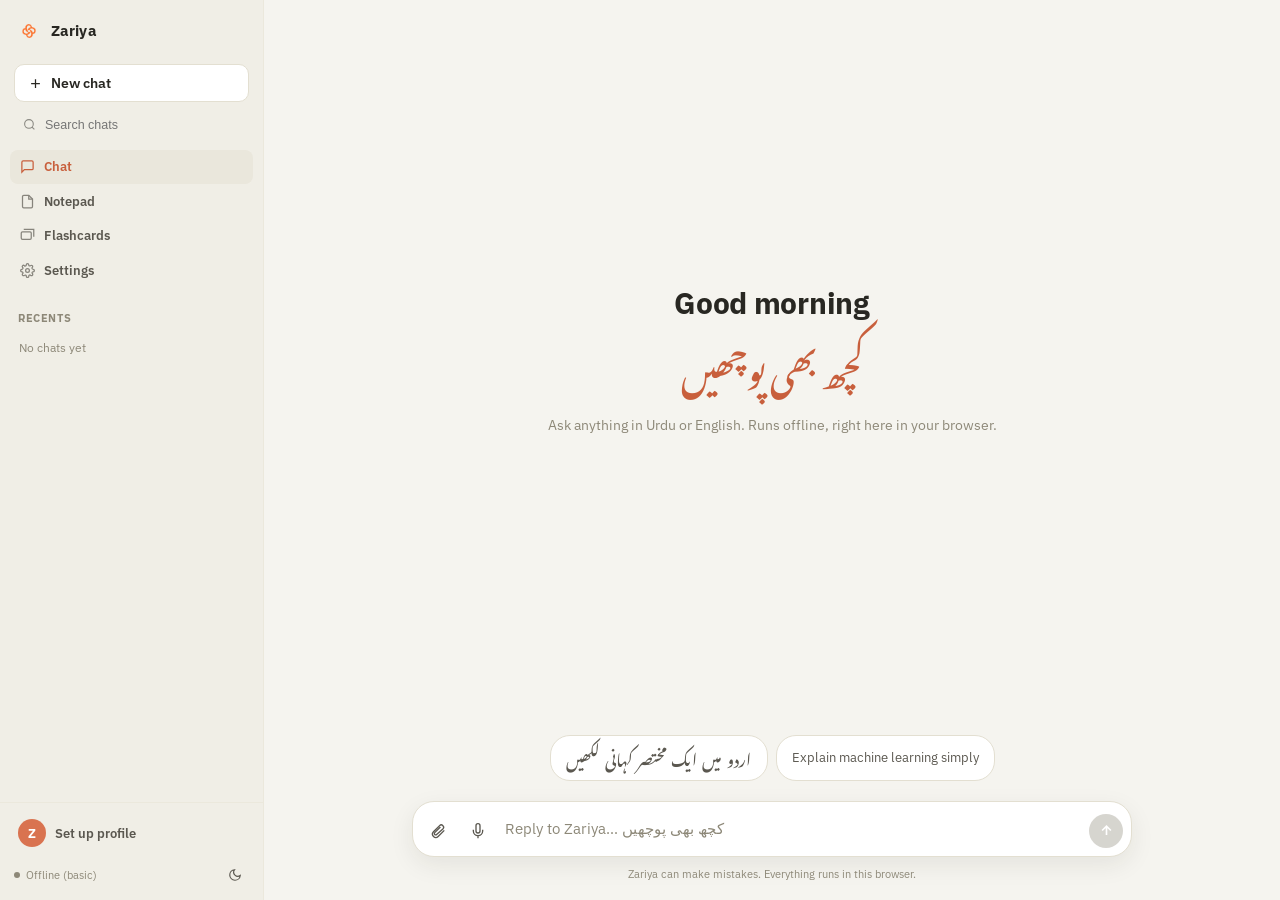
==== commit 2eefbfe6: "Homepage: 2 default suggestions. Add local Profile (name + public GitHub avatar/bio, honestly not OA" ====
--- a/web/index.html
+++ b/web/index.html
@@ -132,7 +132,19 @@
 .sess-item:hover .sess-del{ opacity:1; }
 .sess-del:hover{ color:var(--danger); }
 
-.sb-footer{ padding:11px 14px; border-top:1px solid var(--border-soft); display:flex; align-items:center; justify-content:space-between; gap:8px;}
+.sb-footer{ padding:8px 10px 11px; border-top:1px solid var(--border-soft); display:flex; flex-direction:column; gap:6px;}
+.sb-footer-bottom{ display:flex; align-items:center; justify-content:space-between; gap:8px; padding:0 4px;}
+.sb-profile-row{
+  display:flex; align-items:center; gap:9px; padding:8px; border-radius:10px; border:none; background:none;
+  cursor:pointer; text-align:left; width:100%; transition:.15s;
+}
+.sb-profile-row:hover{ background:var(--bg-hover); }
+.sb-profile-avatar{
+  width:28px; height:28px; border-radius:50%; flex-shrink:0; object-fit:cover;
+  display:flex; align-items:center; justify-content:center; background:var(--accent); color:#fff;
+  font-size:12.5px; font-weight:700; overflow:hidden;
+}
+.sb-profile-name{ font-size:13px; font-weight:600; color:var(--text-dim); overflow:hidden; text-overflow:ellipsis; white-space:nowrap; }
 .status-pill{ display:flex; align-items:center; gap:6px; font-size:11px; color:var(--text-muted); }
 .status-dot{ width:6px; height:6px; border-radius:50%; background:var(--success); }
 .status-dot.off{ background:var(--text-muted); }
@@ -189,6 +201,12 @@
 .bubble p{ margin:0 0 12px; }
 .bubble p:last-child{ margin-bottom:0; }
 .bubble code{ background:var(--code-bg); padding:1px 5px; border-radius:4px; font-family:var(--font-mono); font-size:.87em; }
+.bubble a{ color:var(--accent-strong); text-decoration:underline; text-underline-offset:2px; }
+.bubble a:hover{ color:var(--accent); }
+.search-result{ display:block; margin:10px 0; padding:10px 13px; border:1px solid var(--border); border-radius:12px; background:var(--bg-surface); }
+.search-result .sr-title{ font-weight:600; }
+.search-result .sr-url{ font-size:11.5px; color:var(--success); margin:2px 0 4px; word-break:break-all; }
+.search-result .sr-snippet{ font-size:13px; color:var(--text-dim); }
 .bubble.user code{ background:rgba(0,0,0,.08); }
 .code-block{ margin:10px 0; border-radius:10px; overflow:hidden; border:1px solid var(--border); }
 .code-block-head{ display:flex; align-items:center; justify-content:space-between; padding:6px 12px; background:var(--code-bg); border-bottom:1px solid var(--border); font-size:11px; color:var(--text-muted); font-family:var(--font-mono); }
@@ -406,10 +424,16 @@
     </div>
 
     <div class="sb-footer">
-      <div class="status-pill"><span class="status-dot off" id="statusDot"></span><span id="statusText">Offline mode</span></div>
-      <button class="icon-btn" id="themeToggleBtn" title="Toggle theme">
-        <svg width="14" height="14" viewBox="0 0 24 24" fill="none" stroke="currentColor" stroke-width="2"><path d="M21 12.79A9 9 0 1 1 11.21 3 7 7 0 0 0 21 12.79z"/></svg>
+      <button class="sb-profile-row" id="sbProfileRow">
+        <span class="sb-profile-avatar" id="sbProfileAvatar">Z</span>
+        <span class="sb-profile-name" id="sbProfileName">Set up profile</span>
       </button>
+      <div class="sb-footer-bottom">
+        <div class="status-pill"><span class="status-dot off" id="statusDot"></span><span id="statusText">Offline mode</span></div>
+        <button class="icon-btn" id="themeToggleBtn" title="Toggle theme">
+          <svg width="14" height="14" viewBox="0 0 24 24" fill="none" stroke="currentColor" stroke-width="2"><path d="M21 12.79A9 9 0 1 1 11.21 3 7 7 0 0 0 21 12.79z"/></svg>
+        </button>
+      </div>
     </div>
   </aside>
 
@@ -431,6 +455,7 @@
         <button class="qt-btn" data-tool="keypoints">Key points</button>
         <button class="qt-btn" data-tool="flashcards">Make flashcards</button>
         <button class="qt-btn" data-tool="translate">Translate last</button>
+        <button class="qt-btn" data-tool="websearch">Search web</button>
         <button class="qt-btn" data-tool="title">Auto-title</button>
       </div>
       <div id="composer">
@@ -501,6 +526,31 @@
       <div id="settings-body">
 
         <div class="setting-group">
+          <h3>Profile</h3>
+          <p class="desc">A local display name and, optionally, your public GitHub avatar/bio pulled in for a nicer sidebar. To be upfront: this is <strong>not</strong> "Sign in with GitHub" — a real GitHub OAuth login needs a server to safely hold a client secret, and this is intentionally a single file with no server or backend, so a true sign-in isn't something I can build here without one. This just reads your GitHub profile's already-public info (avatar, name, bio) — no password, no token, no access to your account.</p>
+          <div class="setting-row" style="display:block;">
+            <label>Display name</label>
+            <div class="key-row" style="margin-top:8px; margin-bottom:14px;">
+              <input class="text-input" id="profileNameInput" placeholder="Your name">
+            </div>
+            <label>GitHub username (optional, public info only)</label>
+            <div class="key-row" style="margin-top:8px;">
+              <input class="text-input" id="githubUsernameInput" placeholder="e.g. aayanahmed20">
+              <button class="btn primary" id="fetchGithubBtn">Fetch profile</button>
+            </div>
+            <div class="small-note" id="profileStatus">No profile set up yet.</div>
+            <div id="profilePreview" style="display:none; margin-top:12px; align-items:center; gap:12px;">
+              <img id="profilePreviewAvatar" style="width:48px;height:48px;border-radius:50%;object-fit:cover;" alt="">
+              <div>
+                <div id="profilePreviewName" style="font-weight:700;font-size:14px;"></div>
+                <div id="profilePreviewBio" style="font-size:12px;color:var(--text-muted);max-width:400px;"></div>
+              </div>
+            </div>
+            <button class="btn danger" id="clearProfileBtn" style="margin-top:12px;">Clear profile</button>
+          </div>
+        </div>
+
+        <div class="setting-group">
           <h3>Appearance</h3>
           <p class="desc">Theme and reading comfort</p>
           <div class="setting-row">
@@ -561,6 +611,24 @@
         </div>
 
         <div class="setting-group">
+          <h3>Web Search <span style="font-weight:400;color:var(--text-muted);">— optional, real Google results with links</span></h3>
+          <p class="desc">Connect your own free Google Custom Search credentials to let the "Search web" tool pull real, current results with clickable source links — this is genuine internet search, not something built into the browser, so it needs your own key. Get one free at <a href="https://programmablesearchengine.google.com/" target="_blank" rel="noopener">programmablesearchengine.google.com</a> (create a search engine, set it to search the whole web) and an API key at <a href="https://console.cloud.google.com/apis/credentials" target="_blank" rel="noopener">console.cloud.google.com</a> (enable the "Custom Search API"). Free tier: 100 searches/day.</p>
+          <div class="setting-row" style="display:block;">
+            <label>Google API key</label>
+            <div class="key-row" style="margin-top:8px; margin-bottom:10px;">
+              <input class="text-input" type="password" id="googleKeyInput" placeholder="AIza...">
+              <button class="btn" id="toggleGoogleKeyVisBtn">Show</button>
+            </div>
+            <label>Search engine ID (cx)</label>
+            <div class="key-row" style="margin-top:8px;">
+              <input class="text-input" id="googleCxInput" placeholder="e.g. a1b2c3d4e5f6g7h8i">
+              <button class="btn primary" id="saveGoogleBtn">Save</button>
+            </div>
+            <div class="small-note" id="googleSearchStatus">Not connected — the "Search web" tool will explain this until both fields above are filled in.</div>
+          </div>
+        </div>
+
+        <div class="setting-group">
           <h3>Claude API <span style="font-weight:400;color:var(--text-muted);">— optional, best quality</span></h3>
           <p class="desc">Optionally connect your own Anthropic API key for full Claude responses — it's stored only in this browser and sent directly to Anthropic, nowhere else. If both this and on-device AI are set up, Claude is used first.</p>
           <div class="setting-row" style="display:block;">
@@ -615,9 +683,16 @@
 let pendingAttachments = [];
 let learnedQA = LS.get('zariya_learned', []);
 let settings = LS.get('zariya_settings', {
-  theme:'light', fontSize:15, showTimestamps:true, ttsEnabled:false, apiKey:'', learnEnabled:true
+  theme:'light', fontSize:15, showTimestamps:true, ttsEnabled:false, apiKey:'', learnEnabled:true,
+  googleApiKey:'', googleCx:'', profileName:'', githubUsername:'', githubAvatarUrl:'', githubBio:''
 });
 if(settings.learnEnabled === undefined) settings.learnEnabled = true;
+if(settings.googleApiKey === undefined) settings.googleApiKey = '';
+if(settings.googleCx === undefined) settings.googleCx = '';
+if(settings.profileName === undefined) settings.profileName = '';
+if(settings.githubUsername === undefined) settings.githubUsername = '';
+if(settings.githubAvatarUrl === undefined) settings.githubAvatarUrl = '';
+if(settings.githubBio === undefined) settings.githubBio = '';
 
 let currentSessionId = sessions.length ? sessions[0].id : null;
 let currentNoteId = null;
@@ -638,10 +713,19 @@
 function escapeHtml(s){ return s.replace(/[&<>"']/g, c=>({'&':'&amp;','<':'&lt;','>':'&gt;','"':'&quot;',"'":'&#39;'}[c])); }
 
 function formatInline(s){
+  const links = [];
+  s = s.replace(/\[([^\]]+)\]\((https?:\/\/[^\s)]+)\)/g, (m, text, url)=>{
+    links.push({text, url});
+    return '\u0000LINK'+(links.length-1)+'\u0000';
+  });
   s = escapeHtml(s);
   s = s.replace(/\*\*(.+?)\*\*/g,'<strong>$1</strong>');
   s = s.replace(/`([^`]+)`/g,'<code>$1</code>');
   s = s.replace(/\n/g,'<br>');
+  s = s.replace(/\u0000LINK(\d+)\u0000/g, (m, idx)=>{
+    const l = links[parseInt(idx,10)];
+    return '<a href="'+escapeHtml(l.url)+'" target="_blank" rel="noopener noreferrer">'+escapeHtml(l.text)+'</a>';
+  });
   return s;
 }
 function renderMarkdown(raw){
@@ -679,7 +763,62 @@
   document.getElementById('toggleLearn').classList.toggle('on', settings.learnEnabled);
   updateLearnedCountUI();
   document.getElementById('apiKeyInput').value = settings.apiKey || '';
+  document.getElementById('googleKeyInput').value = settings.googleApiKey || '';
+  document.getElementById('googleCxInput').value = settings.googleCx || '';
+  const gStatus = document.getElementById('googleSearchStatus');
+  if(gStatus){
+    gStatus.textContent = (settings.googleApiKey && settings.googleCx)
+      ? 'Connected — the "Search web" tool above the message box will pull real results.'
+      : 'Not connected — the "Search web" tool will explain this until both fields above are filled in.';
+  }
   updateStatusPill();
+  renderProfile();
+}
+function renderProfile(){
+  document.getElementById('profileNameInput').value = settings.profileName || '';
+  document.getElementById('githubUsernameInput').value = settings.githubUsername || '';
+  const status = document.getElementById('profileStatus');
+  const preview = document.getElementById('profilePreview');
+  const sbAvatar = document.getElementById('sbProfileAvatar');
+  const sbName = document.getElementById('sbProfileName');
+
+  const displayName = settings.profileName || (settings.githubUsername ? '@'+settings.githubUsername : '');
+  sbName.textContent = displayName || 'Set up profile';
+  if(settings.githubAvatarUrl){
+    sbAvatar.innerHTML = '<img src="'+settings.githubAvatarUrl+'" style="width:100%;height:100%;object-fit:cover;border-radius:50%;" alt="">';
+  } else {
+    sbAvatar.textContent = (displayName ? displayName.replace('@','')[0] : 'Z').toUpperCase();
+  }
+
+  if(settings.githubUsername && settings.githubAvatarUrl){
+    preview.style.display = 'flex';
+    document.getElementById('profilePreviewAvatar').src = settings.githubAvatarUrl;
+    document.getElementById('profilePreviewName').textContent = settings.profileName || settings.githubUsername;
+    document.getElementById('profilePreviewBio').textContent = settings.githubBio || '';
+    status.textContent = 'Showing public GitHub profile for @'+settings.githubUsername+'.';
+  } else {
+    preview.style.display = 'none';
+    status.textContent = settings.profileName ? 'Local display name set — no GitHub profile linked.' : 'No profile set up yet.';
+  }
+}
+async function fetchGithubProfile(){
+  const username = document.getElementById('githubUsernameInput').value.trim().replace(/^@/,'');
+  if(!username) return;
+  const btn = document.getElementById('fetchGithubBtn');
+  btn.disabled = true; btn.textContent = 'Fetching…';
+  try{
+    const res = await fetch('https://api.github.com/users/'+encodeURIComponent(username));
+    if(!res.ok) throw new Error(res.status===404 ? 'No GitHub user found with that username' : 'HTTP '+res.status);
+    const data = await res.json();
+    settings.githubUsername = username;
+    settings.githubAvatarUrl = data.avatar_url || '';
+    settings.githubBio = data.bio || '';
+    if(!settings.profileName && data.name) settings.profileName = data.name;
+    saveAll(); applySettings();
+  }catch(err){
+    document.getElementById('profileStatus').textContent = 'Could not fetch that profile: ' + err.message;
+  }
+  btn.disabled = false; btn.textContent = 'Fetch profile';
 }
 function updateStatusPill(){
   const dot = document.getElementById('statusDot');
@@ -746,8 +885,6 @@
 const suggestions = [
   ["اردو میں ایک مختصر کہانی لکھیں", true],
   ["Explain machine learning simply", false],
-  ["مجھے وقت کا انتظام سکھائیں", true],
-  ["Write a professional email", false],
 ];
 function renderChat(){
   const inner = document.getElementById('chat-inner');
@@ -968,6 +1105,21 @@
   });
   return blocks;
 }
+/* ============ GOOGLE WEB SEARCH (optional, BYO key + search engine ID) ============ */
+async function callGoogleSearch(query){
+  const url = 'https://www.googleapis.com/customsearch/v1?key='+encodeURIComponent(settings.googleApiKey)+
+    '&cx='+encodeURIComponent(settings.googleCx)+'&q='+encodeURIComponent(query);
+  const res = await fetch(url);
+  if(!res.ok){
+    const body = await res.json().catch(()=>({}));
+    throw new Error('HTTP '+res.status+(body && body.error && body.error.message ? ': '+body.error.message : ''));
+  }
+  const data = await res.json();
+  return (data.items || []).slice(0,5).map(item=>({
+    title: item.title, link: item.link, snippet: item.snippet || ''
+  }));
+}
+
 async function callClaude(messages, signal){
   const res = await fetch('https://api.anthropic.com/v1/messages', {
     method:'POST', signal,
@@ -3492,6 +3644,142 @@
       "how to negotiate salary"
     ],
     "a": "Research the market rate for the role beforehand, let the employer name a number first if possible, justify your ask with specific achievements or skills, and consider the full package (benefits, growth, flexibility) — not just the base number."
+  },
+  {
+    "k": [
+      "how do i search the web",
+      "can zariya search the internet",
+      "does zariya have internet access"
+    ],
+    "a": "Yes — use the \"Search web\" button above the message box. It needs your own free Google Custom Search API key and Search Engine ID, set up once under Settings → Web Search, since real internet search needs a real search provider behind it."
+  },
+  {
+    "k": [
+      "what is the equator"
+    ],
+    "a": "The equator is an imaginary line around the Earth's middle, equidistant from the North and South Poles, dividing the planet into the Northern and Southern Hemispheres."
+  },
+  {
+    "k": [
+      "what are tectonic plates"
+    ],
+    "a": "Tectonic plates are large slabs of the Earth's lithosphere that float on the semi-fluid mantle beneath them, slowly moving and interacting at their boundaries — causing earthquakes, volcanoes, and mountain formation over millions of years."
+  },
+  {
+    "k": [
+      "how many continents are there"
+    ],
+    "a": "There are generally considered to be **7 continents**: Asia, Africa, North America, South America, Antarctica, Europe, and Australia (Oceania)."
+  },
+  {
+    "k": [
+      "how many oceans are there"
+    ],
+    "a": "There are **5 oceans**: the Pacific, Atlantic, Indian, Southern (Antarctic), and Arctic Ocean."
+  },
+  {
+    "k": [
+      "biggest city in the world by population"
+    ],
+    "a": "Tokyo's greater metropolitan area is typically cited as the largest urban area in the world by population, though rankings vary depending on how city boundaries are measured."
+  },
+  {
+    "k": [
+      "define bias",
+      "what does bias mean",
+      "meaning of bias"
+    ],
+    "a": "**Bias** — a tendency to favour or disfavour something unfairly, often without full awareness of it."
+  },
+  {
+    "k": [
+      "define ethics",
+      "what does ethics mean",
+      "meaning of ethics"
+    ],
+    "a": "**Ethics** — the branch of philosophy concerned with what is morally right and wrong, and how people ought to act."
+  },
+  {
+    "k": [
+      "define philosophy",
+      "what does philosophy mean",
+      "meaning of philosophy"
+    ],
+    "a": "**Philosophy** — the study of fundamental questions about existence, knowledge, values, reason, and reality."
+  },
+  {
+    "k": [
+      "define irony",
+      "what does irony mean",
+      "meaning of irony"
+    ],
+    "a": "**Irony** — a situation or expression where the intended meaning is opposite to, or strikingly different from, the literal meaning."
+  },
+  {
+    "k": [
+      "define metaphor",
+      "what does metaphor mean",
+      "meaning of metaphor"
+    ],
+    "a": "**Metaphor** — a figure of speech that describes something by referring to it as if it were something else, to suggest a resemblance."
+  },
+  {
+    "k": [
+      "define context",
+      "what does context mean",
+      "meaning of context"
+    ],
+    "a": "**Context** — the circumstances or background surrounding an event, statement, or idea that help explain its meaning."
+  },
+  {
+    "k": [
+      "what is json"
+    ],
+    "a": "JSON (JavaScript Object Notation) is a lightweight, text-based data format used to store and exchange structured data — built from key-value pairs and arrays, and readable by both humans and machines. Example: `{\"name\": \"Ali\", \"age\": 21}`"
+  },
+  {
+    "k": [
+      "what is an array"
+    ],
+    "a": "An array is an ordered collection of values stored under a single variable name, accessed by index — e.g. in Python, `fruits = [\"apple\", \"banana\", \"mango\"]` and `fruits[0]` gives `\"apple\"`."
+  },
+  {
+    "k": [
+      "what is a variable"
+    ],
+    "a": "A variable is a named container that stores a value in a program, which can usually be read or changed later — e.g. `age = 21` stores the number 21 under the name `age`."
+  },
+  {
+    "k": [
+      "what is a loop"
+    ],
+    "a": "A loop is a programming construct that repeats a block of code multiple times — either a set number of times (a `for` loop) or until a condition is no longer true (a `while` loop)."
+  },
+  {
+    "k": [
+      "css flexbox",
+      "what is flexbox"
+    ],
+    "a": "Flexbox is a CSS layout model for arranging items in a row or column, distributing space and aligning content flexibly — set with `display: flex` on a container, then control children with properties like `justify-content` and `align-items`."
+  },
+  {
+    "k": [
+      "cornell notes",
+      "cornell note taking"
+    ],
+    "a": "The Cornell method splits a page into three sections: a narrow left column for keywords/questions, a wide right column for detailed notes during class, and a summary strip at the bottom written afterward — designed to make review and self-testing faster."
+  },
+  {
+    "k": [
+      "active recall"
+    ],
+    "a": "Active recall is a study technique where you test yourself on material (e.g. with flashcards or by covering notes and trying to recall them) rather than just re-reading — it's one of the most evidence-backed ways to build lasting memory."
+  },
+  {
+    "k": [
+      "spaced repetition"
+    ],
+    "a": "Spaced repetition is reviewing material at increasing time intervals (e.g. after 1 day, then 3 days, then a week) rather than cramming all at once — it exploits how memory consolidates better with spaced, repeated exposure."
   }
 ];
 const KB_STOPWORDS = new Set(["who","what","the","is","are","was","were","a","an","of","in","on","to","do","does","did",
@@ -3700,6 +3988,28 @@
       const translated = words.map(w=>{ const clean = w.replace(/[^\wء-ي]/g,''); return dict[clean.toLowerCase()] || dict[clean] || w; }).join(' ');
       session.messages.push({role:'assistant', content:"**Rough translation**\n\n"+translated+"\n\n_(offline dictionary — connect an API key for accurate translation)_", ts:nowISO()});
     }
+  } else if(tool==='websearch'){
+    const lastUser = [...session.messages].reverse().find(m=>m.role==='user');
+    if(!lastUser) return;
+    if(!settings.googleApiKey || !settings.googleCx){
+      session.messages.push({role:'assistant', content:"Web search isn't connected yet — add a free Google API key and Search Engine ID under Settings → Web Search, then try again.", ts:nowISO()});
+      saveAll(); renderChat();
+      return;
+    }
+    showThinking();
+    try{
+      const results = await callGoogleSearch(lastUser.content);
+      removeThinking();
+      if(!results.length){
+        session.messages.push({role:'assistant', content:"No web results came back for that search.", ts:nowISO()});
+      } else {
+        const body = results.map((r,i)=> (i+1)+". **["+r.title+"]("+r.link+")**\n"+r.link+"\n"+r.snippet).join('\n\n');
+        session.messages.push({role:'assistant', content:"**Web search results for \u201c"+lastUser.content+"\u201d**\n\n"+body, ts:nowISO()});
+      }
+    }catch(err){
+      removeThinking();
+      session.messages.push({role:'assistant', content:"Web search failed: " + (err.message || 'unknown error') + ". Double-check your API key and Search Engine ID in Settings.", ts:nowISO()});
+    }
   } else if(tool==='title'){
     session.title = session.messages[0].content.slice(0,42);
     saveAll(); renderSessionList();
@@ -3809,7 +4119,33 @@
 const composerHint = document.getElementById('composerHint');
 const composerBox = document.getElementById('composerBox');
 const defaultHint = composerHint.textContent;
-if(SR){
+
+const SPEECH_ERROR_MESSAGES = {
+  'not-allowed': 'Microphone access was denied. Check your browser\'s site settings (the padlock icon in the address bar) and allow microphone access, then try again.',
+  'service-not-allowed': 'Voice input needs a secure context (https:// or localhost) — if you opened this file directly (file://), that\'s why. Run "python3 -m http.server" in this folder and open http://localhost instead.',
+  'no-speech': 'Didn\'t catch any speech — try again and speak right after tapping the mic.',
+  'audio-capture': 'No microphone was found. Check that one is connected and not being used by another app.',
+  'network': 'Voice recognition needs an internet connection (it uses your browser\'s cloud speech service, even though the rest of Zariya works offline) — check your connection and try again.',
+  'aborted': ''
+};
+
+if(!SR){
+  micBtn.title = 'Voice input isn\'t supported in this browser — try Chrome or Edge on desktop.';
+  micBtn.style.opacity = '0.35';
+  micBtn.style.cursor = 'not-allowed';
+  micBtn.addEventListener('click', ()=>{
+    composerHint.textContent = 'Voice input isn\'t supported in this browser. It needs Chrome or Edge on desktop — Firefox, Safari, and most mobile browsers don\'t implement the Web Speech API.';
+    composerHint.classList.add('listening');
+    setTimeout(()=>{ composerHint.textContent = defaultHint; composerHint.classList.remove('listening'); }, 5000);
+  });
+} else if(!window.isSecureContext){
+  micBtn.title = 'Voice input needs http(s), not a file opened directly from disk.';
+  micBtn.addEventListener('click', ()=>{
+    composerHint.textContent = 'Voice input is blocked because this page is open directly from disk (file://). Run "python3 -m http.server" in this folder and open http://localhost instead.';
+    composerHint.classList.add('listening');
+    setTimeout(()=>{ composerHint.textContent = defaultHint; composerHint.classList.remove('listening'); }, 6000);
+  });
+} else {
   recognizer = new SR();
   recognizer.continuous = false; recognizer.interimResults = true;
   recognizer.onresult = (e)=>{
@@ -3831,12 +4167,25 @@
     composerHint.textContent = defaultHint; composerHint.classList.remove('listening');
     input.focus();
   };
-  recognizer.onerror = ()=>{ listening=false; micBtn.classList.remove('active'); composerHint.textContent = defaultHint; composerHint.classList.remove('listening'); };
+  recognizer.onerror = (e)=>{
+    listening=false; micBtn.classList.remove('active'); composerBox.classList.remove('listening');
+    const msg = SPEECH_ERROR_MESSAGES[e.error] || ('Voice input error: ' + e.error + '.');
+    if(msg){
+      composerHint.textContent = msg;
+      composerHint.classList.add('listening');
+      setTimeout(()=>{ composerHint.textContent = defaultHint; composerHint.classList.remove('listening'); }, 6000);
+    } else {
+      composerHint.textContent = defaultHint; composerHint.classList.remove('listening');
+    }
+  };
   micBtn.addEventListener('click', ()=>{
     if(listening){ recognizer.stop(); return; }
-    try{ recognizer.lang = isUrdu(input.value) ? 'ur-PK' : 'en-US'; recognizer.start(); }catch(e){}
+    try{ recognizer.lang = isUrdu(input.value) ? 'ur-PK' : 'en-US'; recognizer.start(); }catch(e){
+      composerHint.textContent = 'Could not start voice input: ' + (e.message || e);
+      composerHint.classList.add('listening');
+    }
   });
-} else { micBtn.style.display = 'none'; }
+}
 
 /* ============ NOTEPAD ============ */
 function renderNotesList(){
@@ -3995,6 +4344,22 @@
   inp.type = showing ? 'password' : 'text'; e.target.textContent = showing ? 'Show' : 'Hide';
 });
 document.getElementById('saveKeyBtn').addEventListener('click', ()=>{ settings.apiKey = document.getElementById('apiKeyInput').value.trim(); saveAll(); applySettings(); });
+document.getElementById('toggleGoogleKeyVisBtn').addEventListener('click', (e)=>{
+  const inp = document.getElementById('googleKeyInput'); const showing = inp.type==='text';
+  inp.type = showing ? 'password' : 'text'; e.target.textContent = showing ? 'Show' : 'Hide';
+});
+document.getElementById('saveGoogleBtn').addEventListener('click', ()=>{
+  settings.googleApiKey = document.getElementById('googleKeyInput').value.trim();
+  settings.googleCx = document.getElementById('googleCxInput').value.trim();
+  saveAll(); applySettings();
+});
+document.getElementById('fetchGithubBtn').addEventListener('click', fetchGithubProfile);
+document.getElementById('profileNameInput').addEventListener('input', (e)=>{ settings.profileName = e.target.value; saveAll(); renderProfile(); });
+document.getElementById('clearProfileBtn').addEventListener('click', ()=>{
+  settings.profileName=''; settings.githubUsername=''; settings.githubAvatarUrl=''; settings.githubBio='';
+  saveAll(); applySettings();
+});
+document.getElementById('sbProfileRow').addEventListener('click', ()=>switchView('settings'));
 document.getElementById('exportAllBtn').addEventListener('click', ()=>{ downloadFile('zariya-export.json', JSON.stringify({sessions,notes,decks}, null, 2)); });
 document.getElementById('clearAllBtn').addEventListener('click', ()=>{
   if(!confirm('This deletes all conversations, notes and flashcards from this browser. Continue?')) return;
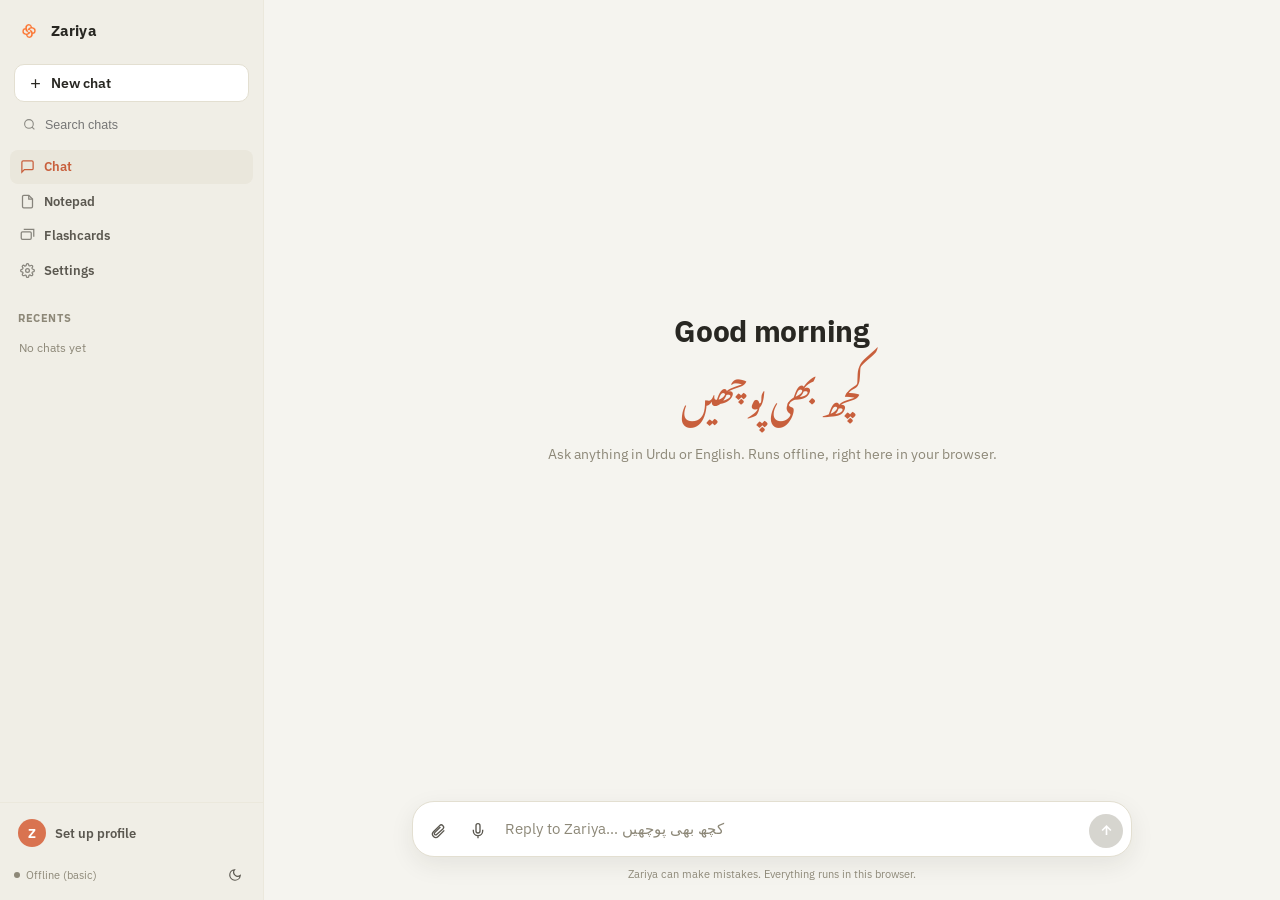
==== commit b1684b7e: "Fix likely root cause of voice/GitHub-profile failures: wrap speech setup defensively so it can't si" ====
--- a/web/index.html
+++ b/web/index.html
@@ -241,7 +241,7 @@
 }
 .edit-actions{ display:flex; gap:8px; margin-top:8px; justify-content:flex-end; }
 
-.quick-tools{ display:flex; gap:7px; padding:0 24px 10px; max-width:720px; margin:0 auto; width:100%; flex-wrap:wrap; }
+.quick-tools{ display:flex; gap:7px; padding:0 24px 10px; max-width:720px; margin:0 auto; width:100%; flex-wrap:wrap; justify-content:center; }
 .qt-btn{
   padding:6px 12px; border-radius:20px; background:var(--bg-surface); border:1px solid var(--border);
   color:var(--text-dim); font-size:12px; cursor:pointer; display:flex; align-items:center; gap:6px; transition:.15s;
@@ -438,6 +438,7 @@
   </aside>
 
   <main id="main">
+    <div id="globalProtocolBanner" style="display:none; padding:9px 20px; background:var(--accent-wash); border-bottom:1px solid var(--accent); color:var(--text); font-size:12px; line-height:1.5; text-align:center;"></div>
     <div class="topbar">
       <button class="hamburger" id="hamburgerBtn">
         <svg width="17" height="17" viewBox="0 0 24 24" fill="none" stroke="currentColor" stroke-width="2"><path d="M3 12h18M3 6h18M3 18h18"/></svg>
@@ -805,10 +806,16 @@
   const username = document.getElementById('githubUsernameInput').value.trim().replace(/^@/,'');
   if(!username) return;
   const btn = document.getElementById('fetchGithubBtn');
+  const statusEl = document.getElementById('profileStatus');
+  if(location.protocol === 'file:'){
+    statusEl.textContent = 'This needs the page served over http(s) — see the banner at the top. Run "python3 -m http.server" and open http://localhost:8000 instead of opening the file directly.';
+    return;
+  }
   btn.disabled = true; btn.textContent = 'Fetching…';
+  statusEl.textContent = 'Fetching @'+username+'…';
   try{
     const res = await fetch('https://api.github.com/users/'+encodeURIComponent(username));
-    if(!res.ok) throw new Error(res.status===404 ? 'No GitHub user found with that username' : 'HTTP '+res.status);
+    if(!res.ok) throw new Error(res.status===404 ? 'No GitHub user found with that username' : 'GitHub returned HTTP '+res.status+(res.status===403?' (likely rate-limited — try again in a bit)':''));
     const data = await res.json();
     settings.githubUsername = username;
     settings.githubAvatarUrl = data.avatar_url || '';
@@ -816,7 +823,11 @@
     if(!settings.profileName && data.name) settings.profileName = data.name;
     saveAll(); applySettings();
   }catch(err){
-    document.getElementById('profileStatus').textContent = 'Could not fetch that profile: ' + err.message;
+    console.error('GitHub profile fetch failed:', err);
+    const isNetworkErr = err instanceof TypeError || /failed to fetch/i.test(err.message||'');
+    statusEl.textContent = isNetworkErr
+      ? 'Could not reach GitHub — check your internet connection, or your network may be blocking api.github.com.'
+      : 'Could not fetch that profile: ' + err.message;
   }
   btn.disabled = false; btn.textContent = 'Fetch profile';
 }
@@ -882,10 +893,6 @@
 document.getElementById('newChatBtn').addEventListener('click', newSession);
 
 /* ============ CHAT RENDER ============ */
-const suggestions = [
-  ["اردو میں ایک مختصر کہانی لکھیں", true],
-  ["Explain machine learning simply", false],
-];
 function renderChat(){
   const inner = document.getElementById('chat-inner');
   const scroll = document.getElementById('chat-scroll');
@@ -904,14 +911,8 @@
       '<div class="urdu-line">کچھ بھی پوچھیں</div>'+
       '<p>Ask anything in Urdu or English. Runs offline, right here in your browser.</p>';
     inner.appendChild(hero);
-
-    homeSug.style.display = 'flex';
-    homeSug.innerHTML = suggestions.map(function(pair){
-      return '<button class="suggest-card '+(pair[1]?'urdu':'')+'" data-sug="'+escapeHtml(pair[0])+'">'+escapeHtml(pair[0])+'</button>';
-    }).join('');
-    homeSug.querySelectorAll('[data-sug]').forEach(b=>{
-      b.addEventListener('click', ()=>{ document.getElementById('chat-input').value = b.dataset.sug; syncSendState(); sendMessage(); });
-    });
+    homeSug.style.display = 'none';
+    homeSug.innerHTML = '';
     return;
   }
   homeSug.style.display = 'none';
@@ -1155,16 +1156,23 @@
 
 function setLocalModelStatus(text){ if(localModelStatusEl) localModelStatusEl.textContent = text; }
 
-// Warn immediately on load if the page was opened as a local file — WebGPU model
-// downloads and the Claude API both require http(s), not file://.
-if(location.protocol === 'file:'){
-  setLocalModelStatus('This page is open directly from disk (file://). Browsers block both on-device AI downloads and Claude API calls from local files. Run "python3 -m http.server" in this folder and open it via http://localhost instead — then come back and press Load model.');
-  const banner = document.getElementById('protocolWarning');
-  if(banner){
-    banner.style.display = 'block';
-    banner.innerHTML = '<strong>Heads up:</strong> this file is open directly from disk (file://). Both on-device AI and the Claude API key are blocked from local files by the browser. Open a terminal in this folder, run <code style="font-family:var(--font-mono)">python3 -m http.server</code>, then open <code style="font-family:var(--font-mono)">http://localhost:8000</code> instead — the offline built-in assistant works either way.';
+// Warn immediately on load, on every page, if the page can't fully function —
+// covers both file:// (double-clicked) and http served from a non-secure address.
+(function checkProtocolAndWarn(){
+  const globalBanner = document.getElementById('globalProtocolBanner');
+  const settingsBanner = document.getElementById('protocolWarning');
+  let msg = null;
+  if(location.protocol === 'file:'){
+    msg = 'This page is open directly from disk (file://) — on-device AI, the Claude API, voice input, web search, and GitHub profile lookup are all blocked from local files by the browser. Open a terminal in this folder, run <code style="font-family:var(--font-mono)">python3 -m http.server</code>, then open <code style="font-family:var(--font-mono)">http://localhost:8000</code> in Chrome or Edge instead. The offline built-in assistant, notepad, and flashcards work either way.';
+  } else if(!window.isSecureContext){
+    msg = 'This page isn\'t loaded over a secure address (https:// or localhost) — some features (voice input, on-device AI, network calls) may be blocked by your browser as a result. If you\'re running a local server, open it via <code style="font-family:var(--font-mono)">http://localhost:8000</code> specifically.';
   }
-}
+  if(msg){
+    if(globalBanner){ globalBanner.style.display = 'block'; globalBanner.innerHTML = msg; }
+    if(settingsBanner){ settingsBanner.style.display = 'block'; settingsBanner.innerHTML = '<strong>Heads up:</strong> ' + msg; }
+    setLocalModelStatus('Blocked: ' + (location.protocol==='file:' ? 'this page is open via file://.' : 'this page isn\'t on a secure address.') + ' See the banner above for the fix.');
+  }
+})();
 
 async function importWebllmWithFallback(onAttempt){
   let lastErr;
@@ -1554,7 +1562,24 @@
   "mosque": "مسجد",
   "festival": "تہوار",
   "celebration": "جشن",
-  "gift": "تحفہ"
+  "gift": "تحفہ",
+  "challenge": "چیلنج",
+  "opportunity": "موقع",
+  "decision": "فیصلہ",
+  "responsibility": "ذمہ داری",
+  "achievement": "کامیابی",
+  "plan": "منصوبہ",
+  "progress": "پیشرفت",
+  "smartphone": "سمارٹ فون",
+  "password": "پاس ورڈ",
+  "website": "ویب سائٹ",
+  "email": "ای میل",
+  "download": "ڈاؤن لوڈ",
+  "upload": "اپ لوڈ",
+  "account": "اکاؤنٹ",
+  "message": "پیغام",
+  "video": "ویڈیو",
+  "photo": "تصویر"
 };
 
 const kb = [
@@ -3780,6 +3805,81 @@
       "spaced repetition"
     ],
     "a": "Spaced repetition is reviewing material at increasing time intervals (e.g. after 1 day, then 3 days, then a week) rather than cramming all at once — it exploits how memory consolidates better with spaced, repeated exposure."
+  },
+  {
+    "k": [
+      "what is a vpn"
+    ],
+    "a": "A VPN (Virtual Private Network) routes your internet traffic through an encrypted tunnel to a remote server, hiding your real IP address and location from websites, and protecting your traffic from others on the same network."
+  },
+  {
+    "k": [
+      "what is two factor authentication",
+      "what is 2fa"
+    ],
+    "a": "Two-factor authentication (2FA) adds a second verification step beyond your password — usually a code from an app or SMS — so someone who steals your password alone still can't log in."
+  },
+  {
+    "k": [
+      "what is phishing"
+    ],
+    "a": "Phishing is a scam where attackers impersonate a trustworthy source (like a bank or company) via email, text, or fake websites to trick people into revealing passwords, card numbers, or other sensitive information."
+  },
+  {
+    "k": [
+      "how to spot a scam email"
+    ],
+    "a": "Warning signs: urgent or threatening language, requests for passwords or payment, sender addresses that look almost-but-not-quite right, generic greetings like \"Dear Customer,\" and links that don't match the company's real domain when you hover over them."
+  },
+  {
+    "k": [
+      "how to back up my phone"
+    ],
+    "a": "Most phones offer built-in cloud backup (iCloud for iPhone, Google Backup for Android) that can be turned on in Settings — for extra safety, also periodically copy photos and important files to a computer or separate storage."
+  },
+  {
+    "k": [
+      "what is qawwali"
+    ],
+    "a": "Qawwali is a form of Sufi devotional music, traditionally performed at shrines and gatherings, combining rhythmic clapping, harmonium, tabla, and passionate vocal delivery — Nusrat Fateh Ali Khan is its most internationally famous performer."
+  },
+  {
+    "k": [
+      "famous pakistani poets"
+    ],
+    "a": "Notable Urdu/Pakistani poets include Allama Iqbal, Mirza Ghalib, Faiz Ahmed Faiz, and Ahmad Faraz, each known for blending romantic, philosophical, and socio-political themes in their verse."
+  },
+  {
+    "k": [
+      "what does insha'allah mean",
+      "what does inshallah mean"
+    ],
+    "a": "\"In shā' Allāh\" (ان شاء اللہ) means \"God willing\" — commonly said when talking about future plans, expressing that the outcome ultimately depends on God's will."
+  },
+  {
+    "k": [
+      "what does mashallah mean"
+    ],
+    "a": "\"Mā shā' Allāh\" (ماشاء اللہ) roughly means \"what God has willed\" — an expression of appreciation or praise, often said upon seeing something good or beautiful, partly to ward off envy."
+  },
+  {
+    "k": [
+      "how to write a cover letter"
+    ],
+    "a": "Address it to a specific person if possible, open by naming the role and where you found it, connect 2–3 of your specific experiences to what the job needs, and close with a clear, confident call to action — keep it under one page."
+  },
+  {
+    "k": [
+      "how to prepare for a job interview"
+    ],
+    "a": "Research the company and role beforehand, prepare specific examples of past work using a structure like STAR (Situation, Task, Action, Result), prepare a few thoughtful questions to ask them, and do a mock run-through out loud, not just in your head."
+  },
+  {
+    "k": [
+      "what is the pareto principle",
+      "80 20 rule"
+    ],
+    "a": "The Pareto Principle (80/20 rule) observes that roughly 80% of outcomes often come from 20% of causes or efforts — commonly used as a prompt to identify and focus on the highest-impact tasks rather than spreading effort evenly."
   }
 ];
 const KB_STOPWORDS = new Set(["who","what","the","is","are","was","were","a","an","of","in","on","to","do","does","did",
@@ -4121,70 +4221,79 @@
 const defaultHint = composerHint.textContent;
 
 const SPEECH_ERROR_MESSAGES = {
-  'not-allowed': 'Microphone access was denied. Check your browser\'s site settings (the padlock icon in the address bar) and allow microphone access, then try again.',
-  'service-not-allowed': 'Voice input needs a secure context (https:// or localhost) — if you opened this file directly (file://), that\'s why. Run "python3 -m http.server" in this folder and open http://localhost instead.',
+  'not-allowed': 'Microphone access was denied. Check your browser\'s site settings (the padlock/info icon in the address bar) and allow microphone access, then try again.',
+  'service-not-allowed': 'Your browser blocked the voice-recognition service. This can happen without https/localhost, or if a browser policy disables it.',
   'no-speech': 'Didn\'t catch any speech — try again and speak right after tapping the mic.',
   'audio-capture': 'No microphone was found. Check that one is connected and not being used by another app.',
   'network': 'Voice recognition needs an internet connection (it uses your browser\'s cloud speech service, even though the rest of Zariya works offline) — check your connection and try again.',
   'aborted': ''
 };
 
-if(!SR){
-  micBtn.title = 'Voice input isn\'t supported in this browser — try Chrome or Edge on desktop.';
+try{
+  if(!SR){
+    micBtn.title = 'Voice input isn\'t supported in this browser — try Chrome or Edge on desktop.';
+    micBtn.style.opacity = '0.35';
+    micBtn.style.cursor = 'not-allowed';
+    micBtn.addEventListener('click', ()=>{
+      composerHint.textContent = 'Voice input isn\'t supported in this browser. It needs Chrome or Edge on desktop — Firefox, Safari, and most mobile browsers don\'t implement the Web Speech API.';
+      composerHint.classList.add('listening');
+      setTimeout(()=>{ composerHint.textContent = defaultHint; composerHint.classList.remove('listening'); }, 5000);
+    });
+  } else if(!window.isSecureContext){
+    const reason = location.protocol==='file:'
+      ? 'this page is open directly from disk (file://)'
+      : 'this page isn\'t loaded over https or localhost';
+    micBtn.title = 'Voice input needs a secure context (https or localhost).';
+    micBtn.addEventListener('click', ()=>{
+      composerHint.textContent = 'Voice input is blocked because ' + reason + '. Run "python3 -m http.server" in this folder and open it via http://localhost (not a different address, and not the file directly).';
+      composerHint.classList.add('listening');
+      setTimeout(()=>{ composerHint.textContent = defaultHint; composerHint.classList.remove('listening'); }, 7000);
+    });
+  } else {
+    recognizer = new SR();
+    recognizer.continuous = false; recognizer.interimResults = true;
+    recognizer.onresult = (e)=>{
+      let transcript = '';
+      for(let i=0;i<e.results.length;i++) transcript += e.results[i][0].transcript;
+      const base = recognizer._baseValue || '';
+      input.value = (base ? base+' ' : '') + transcript;
+      input.style.height='auto'; input.style.height=Math.min(input.scrollHeight,160)+'px';
+      syncSendState();
+    };
+    recognizer.onstart = ()=>{
+      listening = true; micBtn.classList.add('active'); composerBox.classList.add('listening');
+      recognizer._baseValue = input.value.trim();
+      composerHint.textContent = 'Listening… speak now, then tap the mic again to stop';
+      composerHint.classList.add('listening');
+    };
+    recognizer.onend = ()=>{
+      listening=false; micBtn.classList.remove('active'); composerBox.classList.remove('listening');
+      composerHint.textContent = defaultHint; composerHint.classList.remove('listening');
+      input.focus();
+    };
+    recognizer.onerror = (e)=>{
+      listening=false; micBtn.classList.remove('active'); composerBox.classList.remove('listening');
+      const msg = SPEECH_ERROR_MESSAGES[e.error] || ('Voice input error: ' + e.error + '.');
+      if(msg){
+        composerHint.textContent = msg;
+        composerHint.classList.add('listening');
+        setTimeout(()=>{ composerHint.textContent = defaultHint; composerHint.classList.remove('listening'); }, 6000);
+      } else {
+        composerHint.textContent = defaultHint; composerHint.classList.remove('listening');
+      }
+    };
+    micBtn.addEventListener('click', ()=>{
+      if(listening){ try{ recognizer.stop(); }catch(e){} return; }
+      try{ recognizer.lang = isUrdu(input.value) ? 'ur-PK' : 'en-US'; recognizer.start(); }catch(e){
+        composerHint.textContent = 'Could not start voice input: ' + (e.message || e);
+        composerHint.classList.add('listening');
+      }
+    });
+  }
+}catch(setupErr){
+  console.error('Voice input setup failed:', setupErr);
+  micBtn.title = 'Voice input failed to initialize: ' + (setupErr.message || setupErr);
   micBtn.style.opacity = '0.35';
-  micBtn.style.cursor = 'not-allowed';
-  micBtn.addEventListener('click', ()=>{
-    composerHint.textContent = 'Voice input isn\'t supported in this browser. It needs Chrome or Edge on desktop — Firefox, Safari, and most mobile browsers don\'t implement the Web Speech API.';
-    composerHint.classList.add('listening');
-    setTimeout(()=>{ composerHint.textContent = defaultHint; composerHint.classList.remove('listening'); }, 5000);
-  });
-} else if(!window.isSecureContext){
-  micBtn.title = 'Voice input needs http(s), not a file opened directly from disk.';
-  micBtn.addEventListener('click', ()=>{
-    composerHint.textContent = 'Voice input is blocked because this page is open directly from disk (file://). Run "python3 -m http.server" in this folder and open http://localhost instead.';
-    composerHint.classList.add('listening');
-    setTimeout(()=>{ composerHint.textContent = defaultHint; composerHint.classList.remove('listening'); }, 6000);
-  });
-} else {
-  recognizer = new SR();
-  recognizer.continuous = false; recognizer.interimResults = true;
-  recognizer.onresult = (e)=>{
-    let transcript = '';
-    for(let i=0;i<e.results.length;i++) transcript += e.results[i][0].transcript;
-    const base = recognizer._baseValue || '';
-    input.value = (base ? base+' ' : '') + transcript;
-    input.style.height='auto'; input.style.height=Math.min(input.scrollHeight,160)+'px';
-    syncSendState();
-  };
-  recognizer.onstart = ()=>{
-    listening = true; micBtn.classList.add('active'); composerBox.classList.add('listening');
-    recognizer._baseValue = input.value.trim();
-    composerHint.textContent = 'Listening… speak now, then tap the mic again to stop';
-    composerHint.classList.add('listening');
-  };
-  recognizer.onend = ()=>{
-    listening=false; micBtn.classList.remove('active'); composerBox.classList.remove('listening');
-    composerHint.textContent = defaultHint; composerHint.classList.remove('listening');
-    input.focus();
-  };
-  recognizer.onerror = (e)=>{
-    listening=false; micBtn.classList.remove('active'); composerBox.classList.remove('listening');
-    const msg = SPEECH_ERROR_MESSAGES[e.error] || ('Voice input error: ' + e.error + '.');
-    if(msg){
-      composerHint.textContent = msg;
-      composerHint.classList.add('listening');
-      setTimeout(()=>{ composerHint.textContent = defaultHint; composerHint.classList.remove('listening'); }, 6000);
-    } else {
-      composerHint.textContent = defaultHint; composerHint.classList.remove('listening');
-    }
-  };
-  micBtn.addEventListener('click', ()=>{
-    if(listening){ recognizer.stop(); return; }
-    try{ recognizer.lang = isUrdu(input.value) ? 'ur-PK' : 'en-US'; recognizer.start(); }catch(e){
-      composerHint.textContent = 'Could not start voice input: ' + (e.message || e);
-      composerHint.classList.add('listening');
-    }
-  });
 }
 
 /* ============ NOTEPAD ============ */
